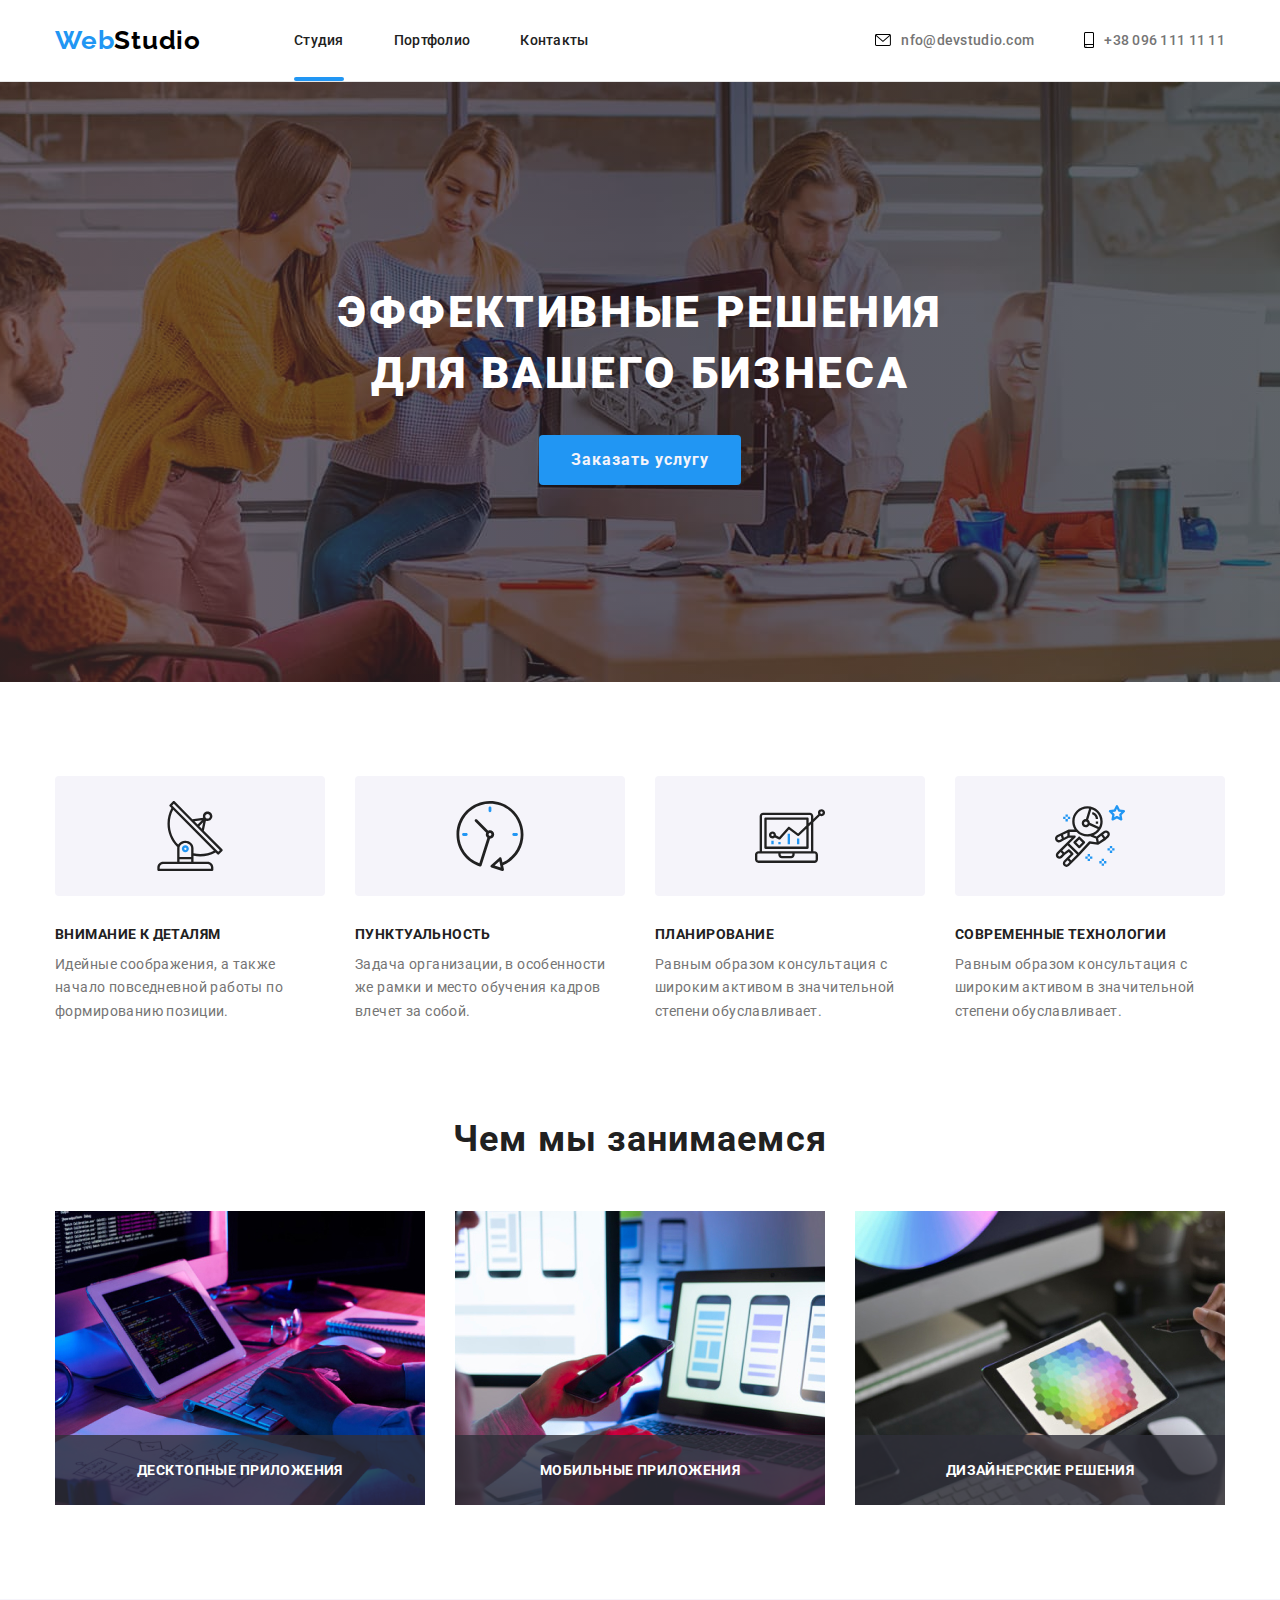
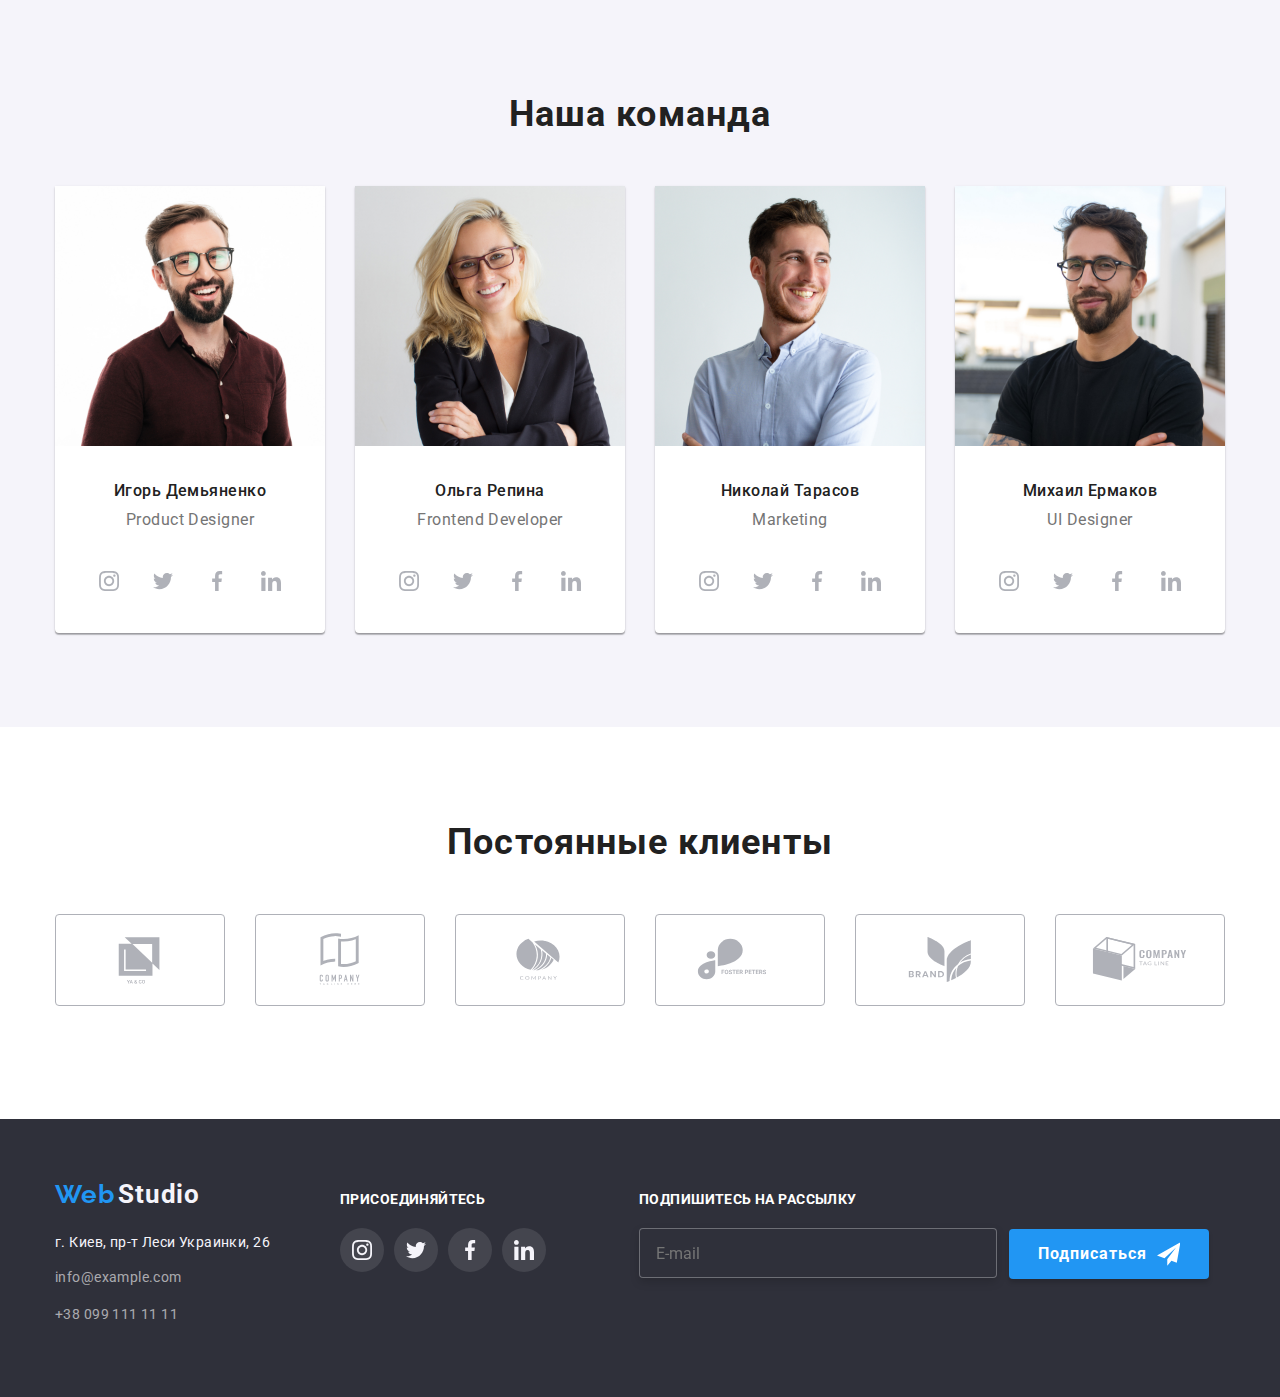
==== index.html @ 0c9a68ee "loading" ====
<!DOCTYPE html>
<html lang="ru">

<head>
    <meta charset="UTF-8">
    <meta http-equiv="X-UA-Compatible" content="IE=edge">
    <meta name="viewport" content="width=device-width, initial-scale=1.0">
    <title>WebStudio</title>
    <link rel="stylesheet" href="https://cdnjs.cloudflare.com/ajax/libs/modern-normalize/1.1.0/modern-normalize.min.css">
    <link rel="stylesheet" href="./css/styles.css">
    
    <link rel="preconnect" href="https://fonts.googleapis.com">
    <link rel="preconnect" href="https://fonts.gstatic.com" crossorigin>
    <link href="https://fonts.googleapis.com/css2?family=Raleway:wght@700&family=Roboto:wght@400;500;700;900&display=swap" rel="stylesheet"> 
</head>
<body>
<header class="page-header">
    <div class="conteiner conteiner-nav">
    <nav class="conteiner-nav">   
    <a href="index.html" class="logo"><span class="web">Web</span>Studio</a>
    <ul class="site-nav list">
        <li class="item">
            <a class="link current"  href="index.html">Студия</a>
        </li>
        <li class="item">
            <a class="link" href="portfolio.html">Портфолио</a>
        </li>
        <li class="item">
            <a class="link" href="#">Контакты</a>
        </li>
    </ul>
</nav>
<ul class="list-contacts list">
    <li class="item">
        <a class="contact" href="mailto:nfo@devstudio.com">
            <svg class="icon-mail">
                <use href="./img/SVG/icons.svg#envelope"></use>
                </svg> 
            nfo@devstudio.com</a>
    </li>
    <li class="item">
        <a class="contact" href="tel:+380961111111">
            <svg class="icon-tell">
                <use href="./img/SVG/icons.svg#smartphone"></use>
                </svg> 
            +38 096 111 11 11</a>
    </li>
</ul>
</div>
</header>
<main>
    <div class="conteiner-fon">
        <section class="hero">
        <div class="conteiner">
            <h1 class="hero-caption">Эффективные решения для вашего бизнеса</h1>
            <button class="hero-button" data-modal-open  type="button">Заказать услугу</button>   
        </div>
        </section>
        </div>
    <section class="post">
        <div class="conteiner post-cont">
        <ul class="list post-conteiner">
            <li class="list-post">

                <div class="icon-post-conteiner">
                    <svg class="icon-post">
                    <use href="./img/SVG/icons.svg#antenna"></use>
                    </svg> 
                </div>

                <h3 class="post-title">Внимание к деталям</h3>
               <p class="post-text"> Идейные соображения, а также начало повседневной работы по формированию позиции.</p>
            </li>
            <li class="list-post icon-clock">
                <div class="icon-post-conteiner">
                    <svg class="icon-post">
                    <use href="./img/SVG/icons.svg#clock"></use>
                    </svg> 
                </div>
                <h3 class="post-title">Пунктуальность</h3>
                <p class="post-text">Задача организации, в особенности же рамки и место обучения кадров влечет за собой.</p>
            </li>
            <li class="list-post icon-diagram">
                <div class="icon-post-conteiner">
                    <svg class="icon-post">
                    <use href="./img/SVG/icons.svg#diagram"></use>
                    </svg> 
                </div>
                <h3 class="post-title">Планирование</h3>
                <p class="post-text"> Равным образом консультация с широким активом в значительной степени обуславливает.</p>
            </li>
            <li class="list-post icon-astronaut">
                <div class="icon-post-conteiner">
                    <svg class="icon-post">
                    <use href="./img/SVG/icons.svg#astronaut"></use>
                    </svg> 
                </div>
                <h3 class="post-title">Современные технологии</h3>
                <p class="post-text"> Равным образом консультация с широким активом в значительной степени обуславливает.</p>
            </li>
        </ul>
    </div>
    </section>
    <section class="work">
        <div class="conteiner">
        <h2 class="work-title">Чем мы занимаемся</h2>
        <ul class="list work-conteiner">
        <div class="work-title-conteiner">
            <li class="list-work"><img src="img/box1.jpg" width="370" alt="Разрабатка программы">
            <div class="img-work-conainer">
                <p class="text-work-conteiner">Десктопные приложения</p>
            </div>
        </div>
            </li>

            <div class="work-title-conteiner">
            <li class="list-work"><img src="img/img.jpg" width="370" alt="Мобильное приложение">
                <div class="img-work-conainer">
                    <p class="text-work-conteiner">Мобильные приложения</p>
                </div>
            </div>
            </li>
             
            <div class="work-title-conteiner">
            <li class="list-work"><img src="img/img1.jpg" width="370" alt="Дизайн">
                <div class="img-work-conainer">
                    <p class="text-work-conteiner">Дизайнерские решения</p>
                </div>
            </div>
            </li>
        </ul>
    </div>
    </section>

      
    <section class="team team-fon">
        <div class="conteiner team-cont">
        <h2 class="team-caption">Наша команда</h2> 
        <ul class="list team-conteiner">
            <li class="team-picture">
                <img class="picture" src="img/img5.jpg" width="270" alt="Игорь Демьяненко">
                <h3 class="team-title">Игорь Демьяненко</h3>
                <p class="team-text">Product Designer</p>
                <ul class="box-icon">
                    <li>
                        <a href="#" class="button">
                        <svg class="icon-button">
                        <use href="./img/SVG/icons.svg#instagram"></use>
                        </svg>  
                    </a>
                    </li>

                    <li>
                        <a href="#" class="button">
                        <svg class="icon-button">
                        <use href="./img/SVG/icons.svg#twitter"></use>
                        </svg>  
                    </a>
                    </li>

                    <li>
                        <a href="#" class="button">
                        <svg class="icon-button" >
                        <use href="./img/SVG/icons.svg#facebook"></use>
                        </svg>  
                    </a>
                    </li>

                    <li>
                        <a href="#" class="button">
                        <svg class="icon-button" >
                        <use href="./img/SVG/icons.svg#linkedin"></use>
                        </svg>  
                    </a>
                    </li>
                </ul>
            </li>

            <li class="team-picture">
                <img class="picture" src="img/img4.jpg" width="270" alt="Ольга Репина">
                <h3 class="team-title">Ольга Репина</h3>
                <p class="team-text">Frontend Developer</p>
                <ul class="box-icon">
                    <li>
                        <a href="#" class="button">
                        <svg class="icon-button">
                        <use href="./img/SVG/icons.svg#instagram"></use>
                        </svg>  
                    </a>
                    </li>

                    <li>
                        <a href="#" class="button">
                        <svg class="icon-button">
                        <use href="./img/SVG/icons.svg#twitter"></use>
                        </svg>  
                    </a>
                    </li>

                    <li>
                        <a href="#" class="button">
                        <svg class="icon-button" >
                        <use href="./img/SVG/icons.svg#facebook"></use>
                        </svg>  
                    </a>
                    </li>

                    <li>
                        <a href="#" class="button">
                        <svg class="icon-button" >
                        <use href="./img/SVG/icons.svg#linkedin"></use>
                        </svg>  
                    </a>
                    </li>
                </ul>
            </li>

            <li class="team-picture">
                <img class="picture" src="img/img2.jpg" width="270" alt="Николай Тарасов">
                <h3 class="team-title">Николай Тарасов</h3>
                <p class="team-text">Marketing</p>
                <ul class="box-icon">
                    <li>
                        <a href="#" class="button">
                        <svg class="icon-button">
                        <use href="./img/SVG/icons.svg#instagram"></use>
                        </svg>  
                    </a>
                    </li>

                    <li>
                        <a href="#" class="button">
                        <svg class="icon-button">
                        <use href="./img/SVG/icons.svg#twitter"></use>
                        </svg>  
                    </a>
                    </li>

                    <li>
                        <a href="#" class="button">
                        <svg class="icon-button" >
                        <use href="./img/SVG/icons.svg#facebook"></use>
                        </svg>  
                    </a>
                    </li>

                    <li>
                        <a href="#" class="button">
                        <svg class="icon-button" >
                        <use href="./img/SVG/icons.svg#linkedin"></use>
                        </svg>  
                    </a>
                    </li>
                </ul>
            </li>

            <li class="team-picture">
                <img class="picture" src="img/img3.jpg" width="270" alt="Михаил Ермаков">
                <h3 class="team-title">Михаил Ермаков</h3>
                <p class="team-text">UI Designer</p>
                <ul class="box-icon">
                    <li>
                        <a href="#" class="button">
                        <svg class="icon-button">
                        <use href="./img/SVG/icons.svg#instagram"></use>
                        </svg>  
                    </a>
                    </li>

                    <li>
                        <a href="#" class="button">
                        <svg class="icon-button">
                        <use href="./img/SVG/icons.svg#twitter"></use>
                        </svg>  
                    </a>
                    </li>

                    <li>
                        <a href="#" class="button">
                        <svg class="icon-button" >
                        <use href="./img/SVG/icons.svg#facebook"></use>
                        </svg>  
                    </a>
                    </li>

                    <li>
                        <a href="#" class="button">
                        <svg class="icon-button" >
                        <use href="./img/SVG/icons.svg#linkedin"></use>
                        </svg>  
                    </a>
                    </li>
                </ul>
            </li>
        </ul>
    </div>
    </section>
 

    <section class="clients">
        <div class="conteiner clients-conteiner">
            <h2 class="clients-caption">Постоянные клиенты</h2>
            <ul class="list box-caption">

                <li>
                    <a href="#" class="box-clients">
                        <svg class="box-button">
                        <use href="./img/SVG/icons.svg#Logo"></use>
                        </svg>  
                    </a>
                </li>

                <li>
                    <a href="#" class="box-clients">
                    <svg class="box-button">
                        <use href="./img/SVG/icons.svg#Logo-1"></use>
                        </svg> 
                    </a>
                </li>

                <li> 
                    <a href="#" class="box-clients">
                    <svg class="box-button">
                        <use class="box-button-clien" href="./img/SVG/icons.svg#Logo-2"></use>
                        </svg> 
                    </a>
                </li>

                <li >
                    <a href="#" class="box-clients">
                    <svg class="box-button">
                        <use href="./img/SVG/icons.svg#Logo-3"></use>
                        </svg> 
                    </a>
                </li>

                <li> 
                    <a href="#" class="box-clients">
                    <svg class="box-button">
                        <use href="./img/SVG/icons.svg#Logo-4"></use>
                        </svg>  
                    </a> 
                </li>

                <li>
                    <a href="#" class="box-clients">
                    <svg class="box-button">
                        <use href="./img/SVG/icons.svg#Logo-5"></use>
                        </svg> 
                    </a>
                </li>
            </ul>
         </div>
    </section>
</main>

<footer class="footer">
    <div class="conteiner footer-conteiner">
        <div class="logo-conteiner">
        <div class="logo-web">
         <span class="web-footer">Web</span> <span class="logo-footer">Studio</span>
        </div>
       <address> 
        <p class="address">г. Киев, пр-т Леси Украинки, 26</p>
        <ul class="items-contacts list">
            <li class="item">
                <a class="contact-footer" href="mailto:info@example.com">info@example.com</a>
            </li>
            <li class="item">
                <a class="contact-footer" href="tel:+380991111111">+38 099 111 11 11</a>
            </li>
        </ul>
    </address>
     </div>
     
    <div class="footer-social-networks">
    <div class="social-networks">
    <h3 class="title">присоединяйтесь</h3>
    
    <ul class="footer-icon list">

    <li>
        <a href="#"  class="button-social-networks">
            <svg class="icon-button-networks">
            <use href="./img/SVG/icons.svg#instagram"></use>
            </svg>  
        </a>
    </li>
    <li>
        <a href="#"  class="button-social-networks">
        <svg class="icon-button-networks">
        <use href="./img/SVG/icons.svg#twitter"></use>
        </svg>  
    </a>
    </li>
    <li>
        <a href="#"  class="button-social-networks">
        <svg class="icon-button-networks">
        <use href="./img/SVG/icons.svg#facebook"></use>
        </svg>  
    </a>
    </li>
    <li>
        <a href="#"  class="button-social-networks">
        <svg class="icon-button-networks">
        <use href="./img/SVG/icons.svg#linkedin"></use>
        </svg>  
    </a>
    </li>
    </ul>
    </div>
</div>

<div class="footer-subscribe">
    <h3 class="title">Подпишитесь на рассылку</h3>

    <form>
    
            <input type="email" name="email" id="email" placeholder="E-mail" class="footer-email">
        
        <button type="submit" class="footer-button"><span class="footer-subscribe-email">Подписаться</span>
        <svg class="footer-subscribe-icon">
            <use href="./img/SVG/icons.svg#iconsend"></use>
        </svg>
        </button>
    </form>

</div>

</div>
</footer>

<div class="backdrop is-hidden" data-modal>
    <div class="modal">
        <button class="close" data-modal-close> 
            <svg class="close-img">
                <use href="./img/SVG/icons.svg#close"></use>
            </svg>
        </button>

        <div class="modal-box">
        <p class="modal-text">Оставьте свои данные, мы вам перезвоним</p>
        
            <ul class="modal-box-list">
                <li class="modal-box-item">
                    <label for="text" class="modal-box-text">Имя</label>
                    <div class="modal-box-united">
                         <input type="text" name="text" id="text" class="modal-box-border">
                        <svg class="modal-box-icons">
                             <use href="./img/SVG/icons.svg#person-black"></use>
                        </svg>
                    </div>  
                </li>

                <li class="modal-box-item">
                    <label for="tel" class="modal-box-text">Телефон</label>
                <div class="modal-box-united">
                         <input type="tel" name="tel" id="tel" class="modal-box-border">
                     <svg class="modal-box-icons">
                         <use href="./img/SVG/icons.svg#phone-black"></use>
                     </svg>
                 </div> 
                </li>

                <li class="modal-box-item">
                    <label for="mail" class="modal-box-text">Почта</label>
                    <div class="modal-box-united">
                    <input type="email" name="mail" id="mail" class="modal-box-border">
                    <svg class="modal-box-icons">
                        <use href="./img/SVG/icons.svg#email-black"></use>
                    </svg>
                </div>
                </li>

                <li class="modal-box-item">
                    <label for="comment" class="modal-box-text">Комментарий</label>
                    <textarea name="comment" id="comment" class="comment-box" placeholder="Введите текст"></textarea>
                </li>
            </ul>
        <div class="checkbox-markup">
        <input type="checkbox" id="checkbox" name="checkbox" class="checkbox-input">
        <svg class="checkbox-icon">
            <use href="./img/SVG/icons.svg#icon-check"></use>
        </svg>
        <label for="checkbox" class="checkbox-text">Соглашаюсь с рассылкой и принимаю <a class="checkbox-input-text" href="#">Условия договора</a></label>
    </div>
        <button type="submit" class="modal-box-button">Отправить</button>
    </div>
    </div>
</div>

<script src="./js/modal.js"></script>
</body>
</html>
---- css/styles.css ----
/* normalize */
html{
  box-sizing: border-box;
}
*,
*::before,
*::after {
  box-sizing:inherit;
}

ol, ul, li{
  margin: 0;
  padding: 0;
}

h1, h2, h3, h4, h5, h6{
  margin: 0;
  padding: 0;
}
p{
  margin: 0;
  padding: 0;
}
a {
  display: inline-block;
}


:root{
  --primary-text-color:#212121;
  --secondary-text-color:#757575;
  --accent-color:#2196F3;
  --contact-color:rgba(255, 255, 255, 0.6);
  --logo-color:#000000;
  --button-color:#F5F4FA;
  --background-color:#2F303A;
  --white-color:#FFFFFF;
  --color-examples-border:#EEEEEE;
  --box-button:#AFB1B8;
}

body{
  font-family: 'Roboto', sans-serif;
  background-color: var(--white-color);

}

.list{
list-style: none;
}

/* conteiner */

.conteiner{
width: 1200px;
padding-left: 15px;
padding-right: 15px;
margin-left: auto;
margin-right: auto;
/* outline: 1px solid black; */
}

/* page-header */
.page-header{
  border-bottom: 1px solid #E5E5E5;
}
/* logo*/
.web{
font-family: 'Raleway';
font-style: normal;
font-weight: 700;
font-size: 26px;
line-height: 1.2;
letter-spacing: 0.03em;
color:var(--accent-color) ;
text-decoration: none;
}
.logo{
font-family: 'Raleway';
font-style: normal;
font-weight: 700;
font-size: 26px;
line-height: 1.2;
letter-spacing: 0.03em;
color: var(--logo-color);
text-decoration: none;
transition: color 250ms cubic-bezier(0.4, 0, 0.2, 1);
}
.logo:hover,
.logo:focus{
color:var(--accent-color);
}


/* footer */

.footer{
  padding-top: 60px;
  padding-bottom: 60px;
}

.footer .web-footer {
font-family: 'Raleway';
font-style: normal;
font-weight: 700;
font-size: 26px;
line-height: 1.2;
letter-spacing: 0.03em;
color:var(--accent-color) ;
text-decoration: none;
}

.footer .logo-footer{
font-style: normal;
font-weight: 700;
font-size: 26px;
line-height: 1.2;
letter-spacing: 0.03em;
color: var(--button-color);
}
/* .footer-color .logo-footer:hover,
.footer-color .logo-footer:hover{
color:var(--accent-color);
} */

/* footer-color */
.footer{
  background-color: var(--background-color);
}

.logo-web{
  margin-bottom: 20px;
}

.footer-conteiner{
  display: flex;
}
.logo-conteiner{
  display: block;
}

.footer-social-networks{
  display: flex;
  margin-top: 12px;
  margin-left: 70px;
}

.social-networks{
  display: block;

}
.title{
  font-style: normal;
  font-weight: 700;
  font-size: 14px;
  line-height: 1.2;
  letter-spacing: 0.03em;
  text-transform: uppercase;
  
  color: var(--white-color);

  margin-bottom: 20px;
  text-align:left;
  
}
.footer-icon{
  display: flex;
  gap: 10px;
}

.button-social-networks{
  border: none;
  width: 44px;
  height: 44px;
  padding: 12px;
  background-color:rgba(255, 255, 255, 0.1);
  border-radius: 120px;
  cursor: pointer;
  transition:background-color 250ms cubic-bezier(0.4, 0, 0.2, 1);
}
.button-social-networks:hover,
.button-social-networks:focus{
background-color: var(--accent-color);
}


.icon-button-networks{
  width: 20px;
  height: 20px;
  cursor: pointer;
  fill:var(--button-color);
  transform: scale(1);
  transform: transform 255ms cubic-bezier(0.4, 0, 0.2, 1) ;
  }
  
.button-social-networks:hover .icon-button-networks,
.button-social-networks:focus .icon-button-networks{
fill:var(--button-color);
transform: scale(1.3);
}

.footer-subscribe{
  display:block;
  width: 570px;
  height: 86px;
  margin-left: 93px;
  margin-top: 12px;
  margin-bottom: 20px;
  padding: 0;

  /* outline: 1px solid black; */
}

.footer-email{
  display: inline-block;
  width: 358px;
  height: 50px;
  border: 1px solid rgba(255, 255, 255, 0.3);
  filter: drop-shadow(0px 4px 4px rgba(0, 0, 0, 0.15));
  border-radius: 4px;
  background: #2F303A;
  margin-right: 8px;
  padding-top: 15px;
  padding-bottom: 15px;
  padding-left: 16px;
  color: rgba(255, 255, 255, 0.6);
}


.footer-subscribe-email{
display:block;
font-style: normal;
font-weight: 700;
font-size: 16px;
line-height: 1.9;

letter-spacing: 0.06em;
color: var(--white-color);
margin-right: 10px;

}

.footer-button{
display:inline-flex;
align-items: center;
justify-content: center;
width: 200px;
height: 50px;
padding:10px 29px;

background: var(--accent-color);
box-shadow: 0px 4px 4px rgba(0, 0, 0, 0.15);
border-radius: 4px;
border: none;
cursor: pointer;
margin: 0;

}

.footer-subscribe-icon{
  display: block;
  width: 24px;
  height: 24px;
  
  object-fit: cover;
  background-size: cover;

  margin: 0;
  bottom: 0;

  /* outline: 1px solid black; */
}

/* conteiner-nav */
.conteiner-nav{
display: flex;
align-items: center;
}

/* site-nav */
.site-nav{
display: flex;
margin-left: 93px;
}

.link{
display: block;
padding-top:32px;
padding-bottom:32px;

font-style: normal;
font-weight: 500;
font-size: 14px;
line-height: 1.2;
letter-spacing: 0.02em;
color: var(--primary-text-color);
text-decoration: none;

transition: color 250ms cubic-bezier(0.4, 0, 0.2, 1);
}


.site-nav .link:hover,
.site-nav .link:focus
{
color: var(--accent-color);
}



.site-nav .item + .item{
  margin-left: 50px;
}


.item{
  position: relative;
  
}

.current:after{
  position: absolute;
  display: block;
  content: " ";
  width:100%;
  height:4px;
  border-radius: 2px;
  background-color: var(--accent-color);
  bottom: 0;
  left: 0;

  transition: transform 250ms cubic-bezier(0.4, 0, 0.2, 1);
  transform: scaleX(1);
  
}

.current:hover::after{
  transform: scaleX(0);
  
}





/* list-contacts */
.list-contacts{
display:flex;
align-items: center;
margin-left: auto;
}

.contact{
display: flex;
font-style: normal;
font-weight: 500;
font-size: 14px;
line-height: 1.2;
letter-spacing: 0.02em;
color: var(--secondary-text-color);
text-decoration: none;

align-items: center;
justify-content: center;

transition: color 250ms cubic-bezier(0.4, 0, 0.2, 1);
}

.list-contacts .contact:hover,
.list-contacts .contact:focus{
color: var(--accent-color);
}

.list-contacts .item + .item{
  margin-left: 50px;
}

/* icon-mail */
.icon-mail{
  width: 16px;
  height: 12px;
  margin-right: 10px;
  cursor: pointer;

  transition: fill 250ms cubic-bezier(0.4, 0, 0.2, 1);
}
.icon-mail:hover,
.icon-mail:focus{
  fill: var(--accent-color);
}

.contact:hover .icon-mail,
.contact:focus .icon-mail{
  fill: var(--accent-color);
}

.icon-tell{
  width: 10px;
  height: 16px;
  margin-right: 10px;
  cursor: pointer;
  transition: fill 250ms cubic-bezier(0.4, 0, 0.2, 1);

}

.icon-tell:hover,
.icon-tell:focus{
  fill: var(--accent-color);
}

.contact:hover .icon-tell,
.contact:focus .icon-tell{
  fill: var(--accent-color);
}

/* items-contacts */

.contact-footer{
font-style: normal;
font-weight: 400;
font-size: 14px;
line-height: 2;
letter-spacing: 0.03em;
color: var(--contact-color);
text-decoration: none;
margin-bottom: 9px;

transition: color 250ms cubic-bezier(0.4, 0, 0.2, 1);
}

.contact-footer:hover,
.contact-footer:focus
{
color: var(--accent-color);
}

.address{
font-style: normal;
font-weight: 400;
font-size: 14px;
line-height: 1.7;
letter-spacing: 0.03em;
color: var(--button-color);

margin-bottom: 9px;
}


/* hero */
.conteiner-fon{
  max-width: 1600px;
  height: 600px;
  margin-left: auto;
  margin-right: auto;
  /* outline: 1px solid black; */

 background-image: linear-gradient(
  to right,
  rgba(85, 62, 62, 0.5),
  rgba(49, 40, 49, 0.5),
  rgba(55, 61, 55, 0.5)),
  url(../img/Fon.jpg);
  background-position: center;
  background-size: cover;
  background-repeat: no-repeat;
}

.hero{
  text-align: center;
  padding-top: 200px;
  padding-bottom: 200px; 
}
.hero .hero-caption{
width: 696px;
margin-left: auto;
margin-right: auto;
margin-bottom: 30px;

font-style: normal;
font-weight: 900;
font-size: 44px;
line-height: 1.4;
text-align: center;
letter-spacing: 0.06em;
text-transform: uppercase;
color:var(--white-color);
}

.hero .hero-button{
padding: 10px 32px;

font-style: normal;
font-weight: 700;
font-size: 16px;
line-height: 1.9;
align-items:center;
text-align:center;
letter-spacing: 0.06em;
color: var(--button-color);

background-color:var(--accent-color);
min-width: 200px;
height: 50px;
border-radius: 4px;
cursor: pointer;
border:transparent;
}
.hero .hero-button:hover,
.hero .hero-button:focus{
color:var(--logo-color);
box-shadow: 0px 4px 4px rgba(0, 0, 0, 0.15);
}


/* post */
.post-conteiner{
  display: flex;
  gap: 30px;
}
.post-conteiner .list-post{
  width: 270px;
  text-align: left;
}



.post{
text-align: center;
padding-bottom: 94px;
padding-top: 94px;
}

.post .post-title{
margin-bottom: 10px;

font-style: normal;
font-weight: 700;
font-size: 14px;
line-height: 1.2;
letter-spacing: 0.03em;
text-transform: uppercase;
color: var(--primary-text-color);
}
.post .post-text{
font-style: normal;
font-weight: 400;
font-size: 14px;
line-height: 1.7;
letter-spacing: 0.03em;

color: var(--secondary-text-color);
}


.icon-post-conteiner{
  width: 270px;
  height: 120px;
  background-repeat: no-repeat;
  background-position: center;
  background-color: var(--button-color);
  border-radius: 4px;
  margin-bottom: 30px;

  display: flex;
  justify-content: center;
  align-items: center;

  /* padding: 25px 100px;
  margin-bottom: 30px; */
  /* outline: 1px solid black; */
}
.icon-post{
  width:70px;
  height:70px;
}

/* work */
.work{
  padding-bottom: 94px;
}

.work-conteiner{
display: flex;
gap: 30px;
}

.list-work{
 display: flex;
}
/* .work-conteiner .list-work+ .list-work{
  margin-left: 30px;
} */


.work .work-title{
margin-bottom: 50px;

font-style: normal;
font-weight: 700;
font-size: 36px;
line-height: 1.2;
text-align: center;
letter-spacing: 0.03em;
color: var(--primary-text-color);
}
.work-title-conteiner{
  position: relative;
}

.img-work-conainer{
  display: flex;
  width: 100%;
  height: 70px;
  background: rgba(47, 48, 58, 0.8);
  justify-content: center;
  align-items: center;

  position: absolute;
  bottom: 0;
  left: 0;
}

.text-work-conteiner{
  display: block;
font-style: normal;
font-weight: 700;
font-size: 14px;
line-height: 1.2;
text-align: center;
letter-spacing: 0.03em;
text-transform: uppercase;
color: var(--white-color);

}


/* team-fon */

.team-fon{
margin-left: auto;
margin-right: auto;
background-color: #F5F4FA;
}
/* team */
.team{
  padding-bottom: 94px;
  padding-top: 94px;
}
.team-conteiner{
display: flex;
justify-content: space-between;
}


.team-picture{
border: var(--white-color);
box-shadow: 0px 1px 3px rgba(0, 0, 0, 0.12), 0px 1px 1px rgba(0, 0, 0, 0.14), 0px 2px 1px rgba(0, 0, 0, 0.2);
border-radius: 0px 0px 4px 4px;
background: var(--white-color);
}
 
.picture{
margin-bottom: 30px;
}

.team .team-caption{
margin-bottom: 50px;

font-style: normal;
font-weight: 700;
font-size: 36px;
line-height: 1.2;
text-align: center;
letter-spacing: 0.03em;
color: var(--primary-text-color);
}
.team .team-title{
margin-bottom: 10px;

font-style: normal;
font-weight: 500;
font-size: 16px;
line-height: 1.2;
text-align: center;
letter-spacing: 0.03em;
color: var(--primary-text-color);
}
.team .team-text{
margin-bottom: 30px;

font-family: 'Roboto';
font-style: normal;
font-weight: 400;
font-size: 16px;
line-height: 1.2;
text-align: center;
letter-spacing: 0.03em;
color: var(--secondary-text-color);
}

.box-icon{
  display:flex;
  width: 206px;
  height: 44px;
  list-style: none;
  margin-left: auto;
  margin-right: auto;
  margin-bottom: 30px;
  justify-content: space-between;
  
  /* outline: 1px solid tomato; */
}
.button{
  border: none;
  width: 44px;
  height: 44px;
  padding: 12px;
  background-color:var(--white-color);
  border-radius: 120px;
  cursor: pointer;

  transition: background-color 250ms cubic-bezier(0.4, 0, 0.2, 1);
}
.button:hover,
.button:focus{
background-color: var(--accent-color);
}

.icon-button{
width: 20px;
height: 20px;
cursor: pointer;
fill:var(--box-button);

transition:fill 250ms cubic-bezier(0.4, 0, 0.2, 1);
}

.icon-button:hover,
.icon-button:focus{
fill: var(--white-color);
}

.button:hover .icon-button,
.button:focus .icon-button{
fill: var(--white-color);
}

/* clients */
.clients{
  padding-top: 94px;
  padding-bottom: 113px;
}
.clients-caption{
font-style: normal;
font-weight: 700;
font-size: 36px;
line-height: 1.2;
text-align: center;
letter-spacing: 0.03em;
color: var(--primary-text-color);
margin-bottom: 50px;
}


.box-clients{
  display:flex;
  width: 170px;
  height: 92px;
  list-style: none;
  border: 1px solid #AFB1B8;
  border-radius: 4px;
  align-items: center;
  cursor: pointer;
  justify-content: center;

  transition: border-color 250ms cubic-bezier(0.4, 0, 0.2, 1);

/* outline: 1px solid black; */
}
.box-clients:hover,
.box-clients:focus{
  border-color: var(--accent-color);
}

.box-caption{
  display: flex;
  gap: 30px;
  /* outline: 1px solid black; */
}

.box-button{
 display:block;
 width: 106px;
 height: 60px;
 fill:#AFB1B8;
 cursor: pointer;

 transition: fill 250ms cubic-bezier(0.4, 0, 0.2, 1);
 /* outline: 1px solid black; */
}

.box-button:hover,
.box-button:focus{
  fill:var(--accent-color);
}

.box-clients:hover .box-button,
.box-clients:focus .box-button{
  fill:var(--accent-color);
}

/*----------- Портфолио-----------  */

/* bar */
.examples{
padding-top: 94px;
padding-bottom: 94px;
}
.button-conteiner{
display: flex;
justify-content: center;
margin-bottom: 50px;
}
.button-conteiner .button-item + .button-item{
margin-left: 8px;
}

.examples .button-bar{
padding: 6px 22px;
min-width: 73px;

font-family: 'Roboto';
font-style: normal;
font-weight: 500;
font-size: 16px;
line-height: 1.6;
text-align: center;
letter-spacing: 0.03em;

cursor: pointer;
background-color:var(--button-color);
color: var(--primary-text-color);
border:transparent;
border-radius: 4px;

transition: background-color 250ms cubic-bezier(0.4, 0, 0.2, 1), 
color 250ms cubic-bezier(0.4, 0, 0.2, 1),
box-shadow 250ms cubic-bezier(0.4, 0, 0.2, 1);
}
.examples .button-bar:focus,
.examples .button-bar:hover{
background-color:var(--accent-color);
color:var(--button-color);
box-shadow: 0 10px 10px -5px rgba(0, 0, 0, 0.3);
}
/* examples */
.examples-conteiner{
display: flex;
flex-wrap: wrap;
gap: 30px;
}
.examples-img{
display: block;
}


.examples-border{
width: 370px;
height: 404px;
border: 1px solid var(--color-examples-border);
cursor: pointer;
transition: box-shadow 250ms cubic-bezier(0.4, 0, 0.2, 1);
}

.examples-border:hover{
 box-shadow: 0px 1px 1px rgba(0, 0, 0, 0.12),
 0px 4px 4px rgba(0, 0, 0, 0.06), 1px 4px 6px rgba(0, 0, 0, 0.16);
}

.examples-border:nth-child(n + 7){
  margin-bottom:0px;
  /* background-color: tomato; */
}

/* overlay portfolio  */
.examples-border-img{
  position: relative;
  overflow: hidden;

}


.examples-text-border{
  display: inline-flex;
  position: absolute;
  top:50%;
  left: 50%;
  transform: translate(-50%, -50%);
/*   
  outline: 1px solid black; */

}



.examples-border:hover .examples-overlay{
  transform:translateY(-100%);
}

.examples-overlay{
  width: 100%;
  height: 100%;
  background-color: rgba(33, 150, 243, 0.9);
  position: absolute;
  transition: transform 250ms cubic-bezier(0.4, 0, 0.2, 1);
  transform:translateY(100%);
}


.examples-paragraph{
display: block;
font-family: 'Roboto';
font-style: normal;
font-weight: 400;
font-size: 18px;
line-height: 28px;
letter-spacing: 0.03em;
color: var(--white-color);
width: 322px;
height: 168px;
}



.examples-table{
padding: 20px 24px;
}

.examples .examples-title{
/* text-align: auto; */
margin-bottom: 4px;

font-style: normal;
font-weight: 700;
font-size: 18px;
line-height: 2;
letter-spacing: 0.06em;
color: var(--primary-text-color);
}

.examples .examples-text{
font-style: normal;
font-weight: 400;
font-size: 16px;
line-height: 1.9;
letter-spacing: 0.03em;
color: var(--secondary-text-color);
} 

/* backdrop */
.backdrop{
  position: fixed;
  top: 0;
  left: 0;
  width:100%;
  height: 100%;
  background-color:rgba(0, 0, 0, 0.2);
  opacity: 1;

  transition: opacity 250ms cubic-bezier(0.4, 0, 0.2, 1);

}
.backdrop.is-hidden{
  opacity: 0;
  transition: opacity 250ms cubic-bezier(0.4, 0, 0.2, 1);
  pointer-events: none;
}

.modal{
  position: absolute;
  display: block;
  width: 528px;
  height: 581px;
  background-color: var(--white-color);
  top: 50%;
  left: 50%;
  transform: translate(-50%, -50%);
  margin: 0;
  padding: 0;
}
.modal-box{
  display: block;
  margin: 0;
  /* outline: 1px solid black; */
  width: 448px;
  /* height: 342px; */
  margin-left: 40px;
  margin-bottom: 20px;
}


.modal-box-list{
  list-style-type: none;
  margin-bottom: 20px;
}

.modal-box-item{
  /* outline: 1px solid black; */
  margin-bottom: 10px;
  display: flex;
  flex-direction: column;
}
.modal-box-item:last-child{
  margin-bottom: 0;
}

.modal-box-united{
  position: relative;
}


.modal-box-text{
font-style: normal;
font-weight: 400;
font-size: 12px;
line-height: 1.2;
letter-spacing: 0.01em;
margin-bottom: 4px;

color: #757575;

}
.comment-box{
  resize:none;
  height: 120px;
  cursor: pointer;
  padding: 12px 16px;
  border: 1px solid rgba(33, 33, 33, 0.2);
  border-radius: 4px;
}
.comment-box:hover{
  border-color: var(--accent-color);
}

.modal-box-button{
  display: block;
  width: 200px;
  height: 50px;
  background: var(--accent-color);
  box-shadow: 0px 4px 4px rgba(0, 0, 0, 0.15);
  border-radius: 4px;
  border: none;
 
  margin-left: 124px;
  margin-top: 30px;
  cursor: pointer;


font-style: normal;
font-weight: 700;
font-size: 16px;
line-height: 1.9;
align-items: center;
text-align: center;
letter-spacing: 0.06em;
color: var(--white-color);
}


.modal-box-border{
  border: 1px solid rgba(33, 33, 33, 0.2);
  border-radius: 4px;
  width: 448px;
  height: 40px;
  cursor:pointer;

  padding-left: 42px;
  padding-top: 12px;
  padding-bottom: 12px;
  

  transition: border 250ms cubic-bezier(0.4, 0, 0.2, 1),
  border-radius 250ms cubic-bezier(0.4, 0, 0.2, 1);
}
.modal-box-border:hover{
  border: 1px solid var(--accent-color);
  border-radius: 4px;
}

.checkbox-markup{
/* outline: 1px solid black; */
position: relative;
}


.checkbox-input{
  position: absolute;
  width: 1px;
  height: 1px;
  margin: -1px;
  border: 0;
  padding: 0;
  white-space: nowrap;
  clip-path: inset(100%);
  clip: rect(0 0 0 0);
  overflow: hidden;

}

.checkbox-icon{
  display:inline-block;
  position: absolute;
  width: 16px;
  height: 15px;
  border:2px solid var(--logo-color);
  border-radius: 2px;
  background-color: var(--white-color);
  fill: var(--white-color);
  background-size:contain;
  padding:0;
  top:0;
  left: 13px;
  transform: translateY(30%);

  transition: background-color 250ms cubic-bezier(0.4, 0, 0.2, 1),
  fill 250ms cubic-bezier(0.4, 0, 0.2, 1),
  border 250ms cubic-bezier(0.4, 0, 0.2, 1),
  background-origin 250ms cubic-bezier(0.4, 0, 0.2, 1);
}

.checkbox-input:checked + .checkbox-icon{
 background-color: var(--accent-color);
 fill: var(--white-color);
 
 background-origin:border-box;
 border: var(--accent-color);
}

.modal-text{
font-style: normal;
font-weight: 700;
font-size: 20px;
line-height: 1.2;
text-align: center;
letter-spacing: 0.03em;
color: #212121;
margin-bottom: 12px;
}

.checkbox-text{
font-style: normal;
font-weight: 400;
font-size: 14px;
line-height: 1.7;
letter-spacing: 0.03em;
color: #757575;
margin-left: 36px;

cursor: pointer;
}


.checkbox-input-text{
  font-style: normal;
  font-weight: 400;
  font-size: 14px;
  line-height: 1.7;

  letter-spacing: 0.03em;
  text-decoration-line: underline;
  
  color: var(--accent-color);
}

.modal-box-icons{
  position: absolute;
  top:50%;
  left:12px;
  transform: translateY(-50%);
 
  width: 18px;
  height: 18px;
  background-size: cover;
  cursor: pointer;
  fill:var(--logo-color);
  transition: fill 250ms cubic-bezier(0.4, 0, 0.2, 1);
}

.modal-box-icons:hover{
  fill:var(--accent-color);
}

.modal-box-border:hover + .modal-box-icons,
.modal-box-border:focus + .modal-box-icons{
  fill:var(--accent-color);
}

.close{
  display:flex;
  padding:0;
  width:30px;
  height:30px;
  justify-content: center;
  align-items: center;
  border-radius: 45px;
  background-color: var(--white-color);
  margin-top:  8px;
  margin-left: 490px;
  border: 1px solid rgba(0, 0, 0, 0.1);
}

.close-img{
  display: block;
  background-size: cover;
  object-fit: cover;
  fill:var(--logo-color);
  cursor: pointer;
  width:30px;
  height:30px;
}

.close-img:hover{
 fill: var(--accent-color);
}
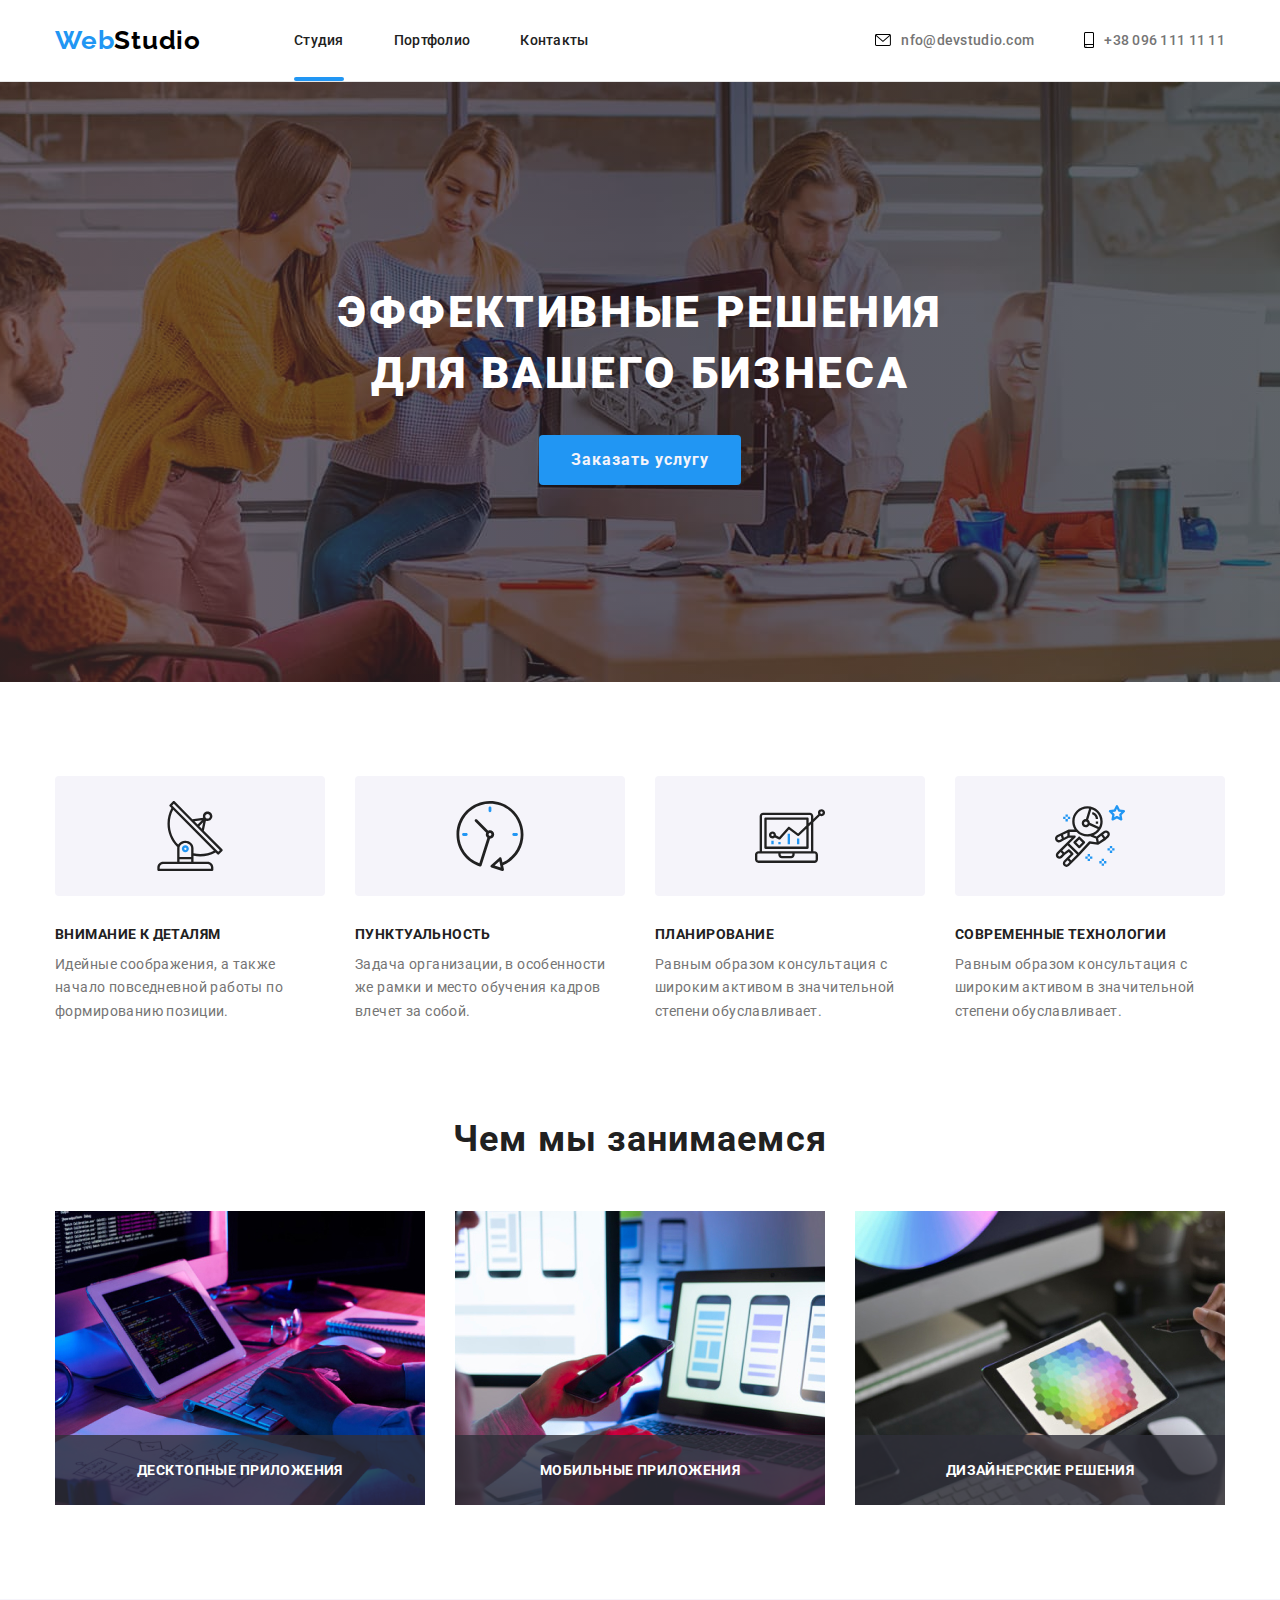
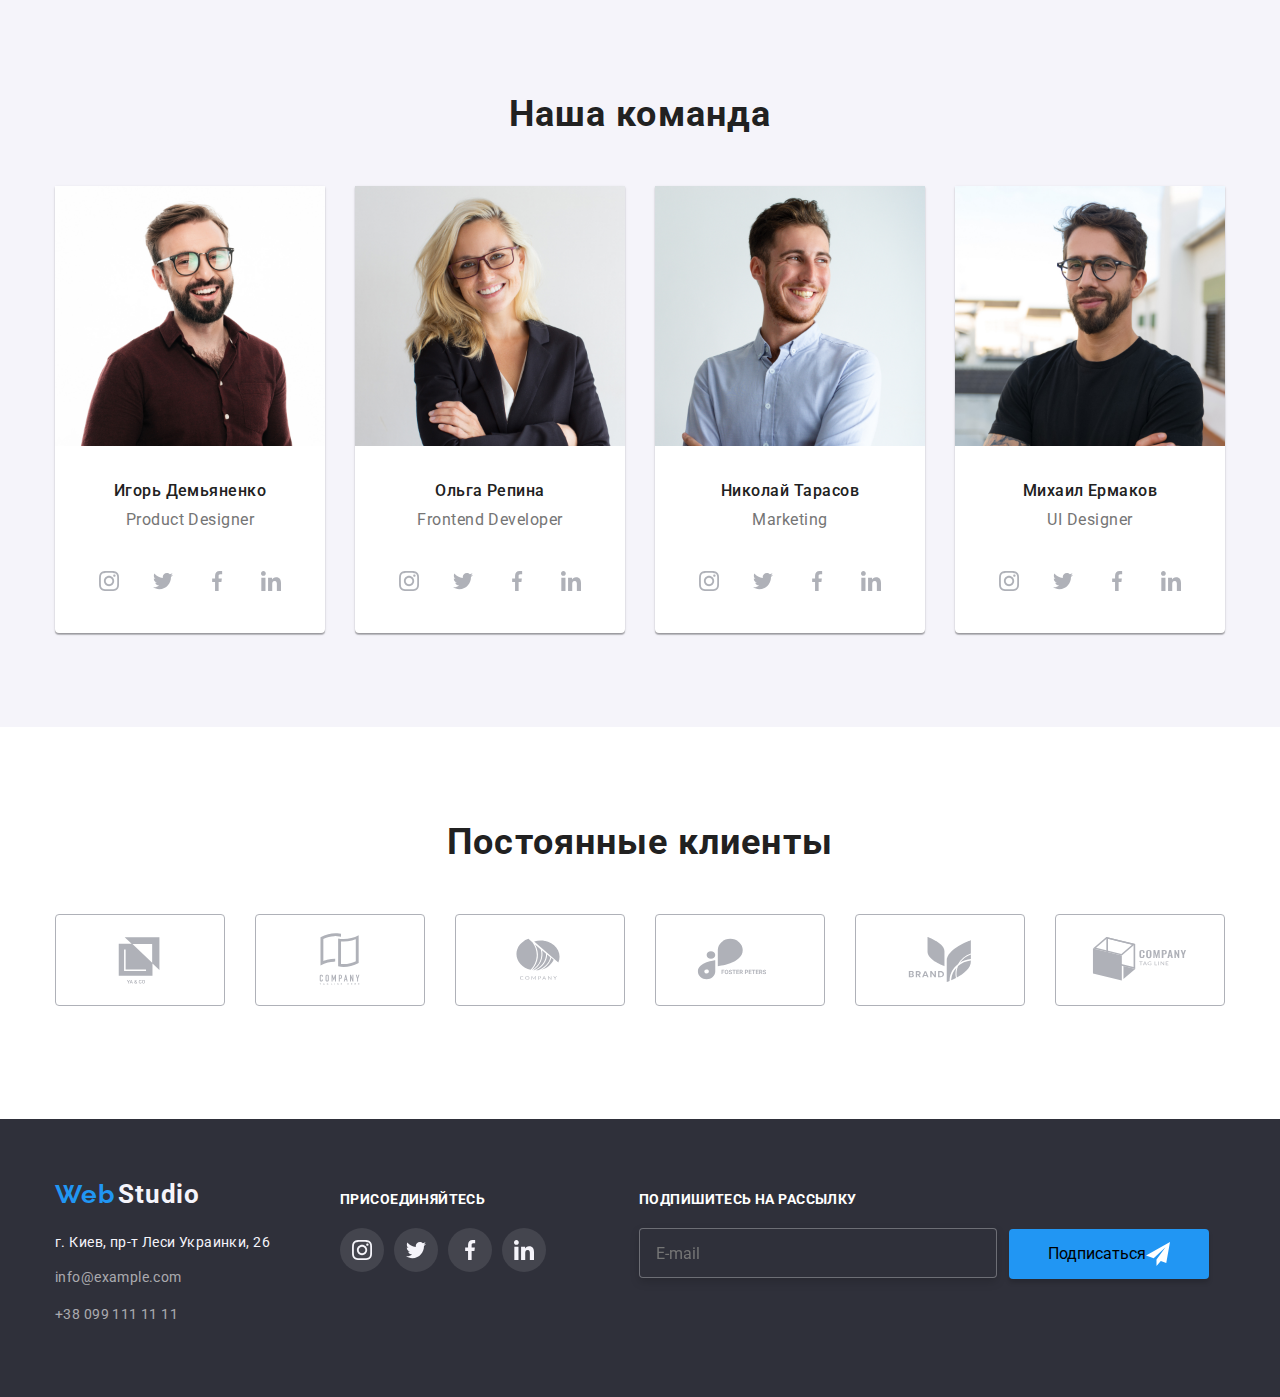
==== commit 31c71230: "fixed" ====
--- a/index.html
+++ b/index.html
@@ -7,7 +7,7 @@
     <meta name="viewport" content="width=device-width, initial-scale=1.0">
     <title>WebStudio</title>
     <link rel="stylesheet" href="https://cdnjs.cloudflare.com/ajax/libs/modern-normalize/1.1.0/modern-normalize.min.css">
-    <link rel="stylesheet" href="./css/styles.css">
+    <link rel="stylesheet" href="./css/main.min.css">
     
     <link rel="preconnect" href="https://fonts.googleapis.com">
     <link rel="preconnect" href="https://fonts.gstatic.com" crossorigin>
@@ -16,418 +16,426 @@
 <body>
 <header class="page-header">
     <div class="conteiner conteiner-nav">
-    <nav class="conteiner-nav">   
-    <a href="index.html" class="logo"><span class="web">Web</span>Studio</a>
-    <ul class="site-nav list">
-        <li class="item">
-            <a class="link current"  href="index.html">Студия</a>
-        </li>
-        <li class="item">
-            <a class="link" href="portfolio.html">Портфолио</a>
-        </li>
-        <li class="item">
-            <a class="link" href="#">Контакты</a>
-        </li>
-    </ul>
-</nav>
-<ul class="list-contacts list">
-    <li class="item">
-        <a class="contact" href="mailto:nfo@devstudio.com">
-            <svg class="icon-mail">
-                <use href="./img/SVG/icons.svg#envelope"></use>
-                </svg> 
-            nfo@devstudio.com</a>
-    </li>
-    <li class="item">
-        <a class="contact" href="tel:+380961111111">
-            <svg class="icon-tell">
-                <use href="./img/SVG/icons.svg#smartphone"></use>
-                </svg> 
-            +38 096 111 11 11</a>
-    </li>
-</ul>
-</div>
-</header>
-<main>
-    <div class="conteiner-fon">
-        <section class="hero">
-        <div class="conteiner">
-            <h1 class="hero-caption">Эффективные решения для вашего бизнеса</h1>
-            <button class="hero-button" data-modal-open  type="button">Заказать услугу</button>   
-        </div>
-        </section>
-        </div>
-    <section class="post">
-        <div class="conteiner post-cont">
-        <ul class="list post-conteiner">
-            <li class="list-post">
-
-                <div class="icon-post-conteiner">
-                    <svg class="icon-post">
-                    <use href="./img/SVG/icons.svg#antenna"></use>
+         <nav class="conteiner-nav">   
+                 <a href="index.html" class="logo"><span class="web">Web</span>Studio</a>
+                    <ul class="site-nav list">
+                         <li class="item">
+                             <a class="link current"  href="index.html">Студия</a>
+                         </li>
+                         <li class="item">
+                             <a class="link" href="portfolio.html">Портфолио</a>
+                         </li>
+                         <li class="item">
+                             <a class="link" href="#">Контакты</a>
+                         </li>
+                    </ul>
+         </nav>
+
+        <ul class="list-contacts list">
+            <li class="item">
+                <a class="contact" href="mailto:nfo@devstudio.com">
+                    <svg class="icon-mail">
+                        <use href="./img/SVG/icons.svg#envelope"></use>
                     </svg> 
-                </div>
-
-                <h3 class="post-title">Внимание к деталям</h3>
-               <p class="post-text"> Идейные соображения, а также начало повседневной работы по формированию позиции.</p>
+                    nfo@devstudio.com
+                </a>
             </li>
-            <li class="list-post icon-clock">
-                <div class="icon-post-conteiner">
-                    <svg class="icon-post">
-                    <use href="./img/SVG/icons.svg#clock"></use>
+            <li class="item">
+               <a class="contact" href="tel:+380961111111">
+                    <svg class="icon-tell">
+                        <use href="./img/SVG/icons.svg#smartphone"></use>
                     </svg> 
-                </div>
-                <h3 class="post-title">Пунктуальность</h3>
-                <p class="post-text">Задача организации, в особенности же рамки и место обучения кадров влечет за собой.</p>
-            </li>
-            <li class="list-post icon-diagram">
-                <div class="icon-post-conteiner">
-                    <svg class="icon-post">
-                    <use href="./img/SVG/icons.svg#diagram"></use>
-                    </svg> 
-                </div>
-                <h3 class="post-title">Планирование</h3>
-                <p class="post-text"> Равным образом консультация с широким активом в значительной степени обуславливает.</p>
-            </li>
-            <li class="list-post icon-astronaut">
-                <div class="icon-post-conteiner">
-                    <svg class="icon-post">
-                    <use href="./img/SVG/icons.svg#astronaut"></use>
-                    </svg> 
-                </div>
-                <h3 class="post-title">Современные технологии</h3>
-                <p class="post-text"> Равным образом консультация с широким активом в значительной степени обуславливает.</p>
+                    +38 096 111 11 11
+                </a>
             </li>
         </ul>
     </div>
+</header>
+
+<main>
+    <div class="conteiner-fon">
+        <section class="section-hero">
+            <div class="conteiner">
+                 <h1 class="section-hero__caption">Эффективные решения для вашего бизнеса</h1>
+                    <button class="section-hero__button" data-modal-open  type="button">Заказать услугу</button>   
+            </div>
+        </section>
+    </div>
+
+       <section class="section-post">
+            <div class="conteiner">
+                <ul class="section-post__list list">
+                    
+                    <li class="section-post__item">
+                        <div class="section-post__conteiner">
+                            <svg class="section-post__icon">
+                                <use href="./img/SVG/icons.svg#antenna"></use>
+                            </svg> 
+                        </div>
+                            <h3 class="section-post__title">Внимание к деталям</h3>
+                            <p class="section-post__text"> Идейные соображения, а также начало повседневной работы по формированию позиции.</p>
+                    </li>
+
+                    <li class="section-post__item">
+                        <div class="section-post__conteiner">
+                            <svg class="section-post__icon">
+                                 <use href="./img/SVG/icons.svg#clock"></use>
+                            </svg> 
+                        </div>
+                            <h3 class="section-post__title">Пунктуальность</h3>
+                            <p class="section-post__text">Задача организации, в особенности же рамки и место обучения кадров влечет за собой.</p>
+                    </li>
+
+                    <li class="section-post__item">
+                        <div class="section-post__conteiner">
+                            <svg class="section-post__icon">
+                                 <use href="./img/SVG/icons.svg#diagram"></use>
+                            </svg> 
+                        </div>
+                            <h3 class="section-post__title">Планирование</h3>
+                            <p class="section-post__text"> Равным образом консультация с широким активом в значительной степени обуславливает.</p>
+                    </li>
+
+                    <li class="section-post__item">
+                        <div class="section-post__conteiner">
+                            <svg class="section-post__icon">
+                                <use href="./img/SVG/icons.svg#astronaut"></use>
+                            </svg> 
+                        </div>
+                            <h3 class="section-post__title">Современные технологии</h3>
+                            <p class="section-post__text"> Равным образом консультация с широким активом в значительной степени обуславливает.</p>
+                    </li>
+                </ul>
+            </div>
+        </section>
+
+    <section class="section-work">
+        <div class="conteiner">
+            <h2 class="section-work__caption">Чем мы занимаемся</h2>
+
+                <ul class="section-work__conteiner list">
+
+                    <div class="section-work__overlay">
+                        <li class="section-work__img"><img src="img/box1.jpg" width="370" alt="Разрабатка программы">
+                            <div class="section-work__tip">
+                                <p class="section-work__text">Десктопные приложения</p>
+                            </div>
+                        </li>    
+                    </div>
+                        
+
+                    <div class="section-work__overlay">
+                        <li class="section-work__img"><img src="img/img.jpg" width="370" alt="Мобильное приложение">
+                            <div class="section-work__tip">
+                                <p class="section-work__text">Мобильные приложения</p>
+                            </div>
+                        </li>
+                    </div>
+                       
+         
+                    <div class="section-work__overlay">
+                        <li class="section-work__img"><img src="img/img1.jpg" width="370" alt="Дизайн">
+                            <div class="section-work__tip">
+                                <p class="section-work__text">Дизайнерские решения</p>
+                            </div>
+                        </li>    
+                    </div>
+                </ul>
+        </div>
     </section>
-    <section class="work">
+
+      
+    <section class="section-team">
         <div class="conteiner">
-        <h2 class="work-title">Чем мы занимаемся</h2>
-        <ul class="list work-conteiner">
-        <div class="work-title-conteiner">
-            <li class="list-work"><img src="img/box1.jpg" width="370" alt="Разрабатка программы">
-            <div class="img-work-conainer">
-                <p class="text-work-conteiner">Десктопные приложения</p>
-            </div>
-        </div>
-            </li>
-
-            <div class="work-title-conteiner">
-            <li class="list-work"><img src="img/img.jpg" width="370" alt="Мобильное приложение">
-                <div class="img-work-conainer">
-                    <p class="text-work-conteiner">Мобильные приложения</p>
-                </div>
-            </div>
-            </li>
-             
-            <div class="work-title-conteiner">
-            <li class="list-work"><img src="img/img1.jpg" width="370" alt="Дизайн">
-                <div class="img-work-conainer">
-                    <p class="text-work-conteiner">Дизайнерские решения</p>
-                </div>
-            </div>
-            </li>
-        </ul>
-    </div>
-    </section>
-
-      
-    <section class="team team-fon">
-        <div class="conteiner team-cont">
-        <h2 class="team-caption">Наша команда</h2> 
-        <ul class="list team-conteiner">
-            <li class="team-picture">
-                <img class="picture" src="img/img5.jpg" width="270" alt="Игорь Демьяненко">
-                <h3 class="team-title">Игорь Демьяненко</h3>
-                <p class="team-text">Product Designer</p>
-                <ul class="box-icon">
-                    <li>
-                        <a href="#" class="button">
-                        <svg class="icon-button">
-                        <use href="./img/SVG/icons.svg#instagram"></use>
-                        </svg>  
-                    </a>
-                    </li>
-
-                    <li>
-                        <a href="#" class="button">
-                        <svg class="icon-button">
-                        <use href="./img/SVG/icons.svg#twitter"></use>
-                        </svg>  
-                    </a>
-                    </li>
-
-                    <li>
-                        <a href="#" class="button">
-                        <svg class="icon-button" >
-                        <use href="./img/SVG/icons.svg#facebook"></use>
-                        </svg>  
-                    </a>
-                    </li>
-
-                    <li>
-                        <a href="#" class="button">
-                        <svg class="icon-button" >
-                        <use href="./img/SVG/icons.svg#linkedin"></use>
-                        </svg>  
-                    </a>
-                    </li>
-                </ul>
-            </li>
-
-            <li class="team-picture">
-                <img class="picture" src="img/img4.jpg" width="270" alt="Ольга Репина">
-                <h3 class="team-title">Ольга Репина</h3>
-                <p class="team-text">Frontend Developer</p>
-                <ul class="box-icon">
-                    <li>
-                        <a href="#" class="button">
-                        <svg class="icon-button">
-                        <use href="./img/SVG/icons.svg#instagram"></use>
-                        </svg>  
-                    </a>
-                    </li>
-
-                    <li>
-                        <a href="#" class="button">
-                        <svg class="icon-button">
-                        <use href="./img/SVG/icons.svg#twitter"></use>
-                        </svg>  
-                    </a>
-                    </li>
-
-                    <li>
-                        <a href="#" class="button">
-                        <svg class="icon-button" >
-                        <use href="./img/SVG/icons.svg#facebook"></use>
-                        </svg>  
-                    </a>
-                    </li>
-
-                    <li>
-                        <a href="#" class="button">
-                        <svg class="icon-button" >
-                        <use href="./img/SVG/icons.svg#linkedin"></use>
-                        </svg>  
-                    </a>
-                    </li>
-                </ul>
-            </li>
-
-            <li class="team-picture">
-                <img class="picture" src="img/img2.jpg" width="270" alt="Николай Тарасов">
-                <h3 class="team-title">Николай Тарасов</h3>
-                <p class="team-text">Marketing</p>
-                <ul class="box-icon">
-                    <li>
-                        <a href="#" class="button">
-                        <svg class="icon-button">
-                        <use href="./img/SVG/icons.svg#instagram"></use>
-                        </svg>  
-                    </a>
-                    </li>
-
-                    <li>
-                        <a href="#" class="button">
-                        <svg class="icon-button">
-                        <use href="./img/SVG/icons.svg#twitter"></use>
-                        </svg>  
-                    </a>
-                    </li>
-
-                    <li>
-                        <a href="#" class="button">
-                        <svg class="icon-button" >
-                        <use href="./img/SVG/icons.svg#facebook"></use>
-                        </svg>  
-                    </a>
-                    </li>
-
-                    <li>
-                        <a href="#" class="button">
-                        <svg class="icon-button" >
-                        <use href="./img/SVG/icons.svg#linkedin"></use>
-                        </svg>  
-                    </a>
-                    </li>
-                </ul>
-            </li>
-
-            <li class="team-picture">
-                <img class="picture" src="img/img3.jpg" width="270" alt="Михаил Ермаков">
-                <h3 class="team-title">Михаил Ермаков</h3>
-                <p class="team-text">UI Designer</p>
-                <ul class="box-icon">
-                    <li>
-                        <a href="#" class="button">
-                        <svg class="icon-button">
-                        <use href="./img/SVG/icons.svg#instagram"></use>
-                        </svg>  
-                    </a>
-                    </li>
-
-                    <li>
-                        <a href="#" class="button">
-                        <svg class="icon-button">
-                        <use href="./img/SVG/icons.svg#twitter"></use>
-                        </svg>  
-                    </a>
-                    </li>
-
-                    <li>
-                        <a href="#" class="button">
-                        <svg class="icon-button" >
-                        <use href="./img/SVG/icons.svg#facebook"></use>
-                        </svg>  
-                    </a>
-                    </li>
-
-                    <li>
-                        <a href="#" class="button">
-                        <svg class="icon-button" >
-                        <use href="./img/SVG/icons.svg#linkedin"></use>
-                        </svg>  
-                    </a>
-                    </li>
-                </ul>
-            </li>
-        </ul>
-    </div>
+            <h2 class="section-team__caption">Наша команда</h2> 
+                <ul class="section-team__list  list">
+                    <li class="section-team__subtitle">
+                        <img class="section-team__picture" src="img/img5.jpg" width="270" alt="Игорь Демьяненко">
+                            <h3 class="section-team__name">Игорь Демьяненко</h3>
+                                <p class="section-team__job">Product Designer</p>
+                                    <ul class="box-icon">
+                                        <li>
+                                            <a href="#" class="button">
+                                                <svg class="icon-button">
+                                                    <use href="./img/SVG/icons.svg#instagram"></use>
+                                                </svg>  
+                                            </a>
+                                        </li>
+
+                                        <li>
+                                            <a href="#" class="button">
+                                                <svg class="icon-button">
+                                                    <use href="./img/SVG/icons.svg#twitter"></use>
+                                                </svg>  
+                                             </a>
+                                       </li>
+
+                                       <li>
+                                           <a href="#" class="button">
+                                                <svg class="icon-button" >
+                                                    <use href="./img/SVG/icons.svg#facebook"></use>
+                                                </svg>  
+                                            </a>
+                                       </li>
+
+                                       <li>
+                                           <a href="#" class="button">
+                                                <svg class="icon-button" >
+                                                    <use href="./img/SVG/icons.svg#linkedin"></use>
+                                                </svg>  
+                                            </a>
+                                       </li>
+                                   </ul>
+                    </li>
+
+                    <li class="section-team__subtitle">
+                        <img class="section-team__picture" src="img/img4.jpg" width="270" alt="Ольга Репина">
+                            <h3 class="section-team__name">Ольга Репина</h3>
+                                <p class="section-team__job">Frontend Developer</p>
+                                    <ul class="box-icon">
+                                        <li>
+                                            <a href="#" class="button">
+                                                <svg class="icon-button">
+                                                    <use href="./img/SVG/icons.svg#instagram"></use>
+                                                </svg>  
+                                            </a>
+                                        </li>
+
+                                        <li>
+                                            <a href="#" class="button">
+                                                <svg class="icon-button">
+                                                    <use href="./img/SVG/icons.svg#twitter"></use>
+                                                </svg>  
+                                            </a>
+                                        </li>
+
+                                        <li>
+                                            <a href="#" class="button">
+                                                <svg class="icon-button" >
+                                                   <use href="./img/SVG/icons.svg#facebook"></use>
+                                                </svg>  
+                                            </a>
+                                        </li>
+
+                                        <li>
+                                            <a href="#" class="button">
+                                                <svg class="icon-button" >
+                                                    <use href="./img/SVG/icons.svg#linkedin"></use>
+                                                </svg>  
+                                            </a>
+                                        </li>
+                                    </ul>
+                                </li>
+
+                                <li class="section-team__subtitle">
+                                    <img class="section-team__picture" src="img/img2.jpg" width="270" alt="Николай Тарасов">
+                                        <h3 class="section-team__name">Николай Тарасов</h3>
+                                            <p class="section-team__job">Marketing</p>
+                                                <ul class="box-icon">
+                                                    <li>
+                                                        <a href="#" class="button">
+                                                            <svg class="icon-button">
+                                                                <use href="./img/SVG/icons.svg#instagram"></use>
+                                                            </svg>  
+                                                        </a>
+                                                    </li>
+
+                                                    <li>
+                                                        <a href="#" class="button">
+                                                            <svg class="icon-button">
+                                                                <use href="./img/SVG/icons.svg#twitter"></use>
+                                                            </svg>  
+                                                        </a>
+                                                    </li>
+
+                                                    <li>
+                                                        <a href="#" class="button">
+                                                            <svg class="icon-button" >
+                                                                <use href="./img/SVG/icons.svg#facebook"></use>
+                                                            </svg>  
+                                                        </a>
+                                                    </li>
+
+                                                    <li>
+                                                        <a href="#" class="button">
+                                                            <svg class="icon-button" >
+                                                                <use href="./img/SVG/icons.svg#linkedin"></use>
+                                                            </svg>  
+                                                        </a>
+                                                    </li>
+                                                </ul>
+                                </li>
+
+                                <li class="section-team__subtitle">
+                                    <img class="section-team__picture" src="img/img3.jpg" width="270" alt="Михаил Ермаков">
+                                        <h3 class="section-team__name">Михаил Ермаков</h3>
+                                            <p class="section-team__job">UI Designer</p>
+                                                <ul class="box-icon">
+                                                    <li>
+                                                        <a href="#" class="button">
+                                                            <svg class="icon-button">
+                                                                <use href="./img/SVG/icons.svg#instagram"></use>
+                                                            </svg>  
+                                                        </a>
+                                                    </li>
+
+                                                    <li>
+                                                        <a href="#" class="button">
+                                                            <svg class="icon-button">
+                                                                <use href="./img/SVG/icons.svg#twitter"></use>
+                                                            </svg>  
+                                                        </a>
+                                                    </li>
+
+                                                    <li>
+                                                        <a href="#" class="button">
+                                                            <svg class="icon-button" >
+                                                                <use href="./img/SVG/icons.svg#facebook"></use>
+                                                            </svg>  
+                                                        </a>
+                                                    </li>
+
+                                                    <li>
+                                                        <a href="#" class="button">
+                                                            <svg class="icon-button" >
+                                                                <use href="./img/SVG/icons.svg#linkedin"></use>
+                                                            </svg>  
+                                                        </a>
+                                                    </li>
+                                                </ul>
+                                </li>
+            </ul>
+        </div>
     </section>
  
 
-    <section class="clients">
-        <div class="conteiner clients-conteiner">
-            <h2 class="clients-caption">Постоянные клиенты</h2>
-            <ul class="list box-caption">
-
-                <li>
-                    <a href="#" class="box-clients">
-                        <svg class="box-button">
-                        <use href="./img/SVG/icons.svg#Logo"></use>
-                        </svg>  
-                    </a>
-                </li>
-
-                <li>
-                    <a href="#" class="box-clients">
-                    <svg class="box-button">
-                        <use href="./img/SVG/icons.svg#Logo-1"></use>
-                        </svg> 
-                    </a>
-                </li>
-
-                <li> 
-                    <a href="#" class="box-clients">
-                    <svg class="box-button">
-                        <use class="box-button-clien" href="./img/SVG/icons.svg#Logo-2"></use>
-                        </svg> 
-                    </a>
-                </li>
-
-                <li >
-                    <a href="#" class="box-clients">
-                    <svg class="box-button">
-                        <use href="./img/SVG/icons.svg#Logo-3"></use>
-                        </svg> 
-                    </a>
-                </li>
-
-                <li> 
-                    <a href="#" class="box-clients">
-                    <svg class="box-button">
-                        <use href="./img/SVG/icons.svg#Logo-4"></use>
-                        </svg>  
-                    </a> 
-                </li>
-
-                <li>
-                    <a href="#" class="box-clients">
-                    <svg class="box-button">
-                        <use href="./img/SVG/icons.svg#Logo-5"></use>
-                        </svg> 
-                    </a>
-                </li>
-            </ul>
-         </div>
+    <section class="section-clients">
+        <div class="conteiner">
+            <h2 class="section-clients__caption">Постоянные клиенты</h2>
+                <ul class="section-clients__list list">
+
+                    <li>
+                        <a href="#" class="section-clients__subtitle">
+                            <svg class="section-clients__logo">
+                                <use href="./img/SVG/icons.svg#Logo"></use>
+                            </svg>  
+                        </a>
+                    </li>
+
+                    <li>
+                        <a href="#" class="section-clients__subtitle">
+                            <svg class="section-clients__logo">
+                                <use href="./img/SVG/icons.svg#Logo-1"></use>
+                            </svg> 
+                        </a>
+                    </li>
+
+                    <li> 
+                        <a href="#" class="section-clients__subtitle">
+                            <svg class="section-clients__logo">
+                                <use class="box-button-clien" href="./img/SVG/icons.svg#Logo-2"></use>
+                            </svg> 
+                        </a>
+                    </li>
+
+                    <li >
+                        <a href="#" class="section-clients__subtitle">
+                            <svg class="section-clients__logo">
+                                <use href="./img/SVG/icons.svg#Logo-3"></use>
+                            </svg> 
+                        </a>
+                    </li>
+
+                    <li> 
+                        <a href="#" class="section-clients__subtitle">
+                            <svg class="section-clients__logo">
+                                <use href="./img/SVG/icons.svg#Logo-4"></use>
+                            </svg>  
+                        </a> 
+                    </li>
+
+                    <li>
+                        <a href="#" class="section-clients__subtitle">
+                            <svg class="section-clients__logo">
+                                <use href="./img/SVG/icons.svg#Logo-5"></use>
+                            </svg> 
+                        </a>
+                    </li>
+                </ul>
+        </div>
     </section>
 </main>
 
-<footer class="footer">
-    <div class="conteiner footer-conteiner">
+<footer class="section-footer">
+    <div class="section-footer__box conteiner">
+
         <div class="logo-conteiner">
-        <div class="logo-web">
-         <span class="web-footer">Web</span> <span class="logo-footer">Studio</span>
-        </div>
-       <address> 
-        <p class="address">г. Киев, пр-т Леси Украинки, 26</p>
-        <ul class="items-contacts list">
-            <li class="item">
-                <a class="contact-footer" href="mailto:info@example.com">info@example.com</a>
-            </li>
-            <li class="item">
-                <a class="contact-footer" href="tel:+380991111111">+38 099 111 11 11</a>
-            </li>
-        </ul>
-    </address>
-     </div>
+            <div class="logo-web">
+                <span class="web-footer">Web</span> <span class="logo-footer">Studio</span>
+            </div>
+            <address> 
+                <p class="address">г. Киев, пр-т Леси Украинки, 26</p>
+                    <ul class="items-contacts list">
+                        <li class="item">
+                            <a class="contact-footer" href="mailto:info@example.com">info@example.com</a>
+                        </li>
+                        <li class="item">
+                            <a class="contact-footer" href="tel:+380991111111">+38 099 111 11 11</a>
+                        </li>
+                    </ul>
+            </address>
+        </div>
      
-    <div class="footer-social-networks">
-    <div class="social-networks">
-    <h3 class="title">присоединяйтесь</h3>
-    
-    <ul class="footer-icon list">
-
-    <li>
-        <a href="#"  class="button-social-networks">
-            <svg class="icon-button-networks">
-            <use href="./img/SVG/icons.svg#instagram"></use>
-            </svg>  
-        </a>
-    </li>
-    <li>
-        <a href="#"  class="button-social-networks">
-        <svg class="icon-button-networks">
-        <use href="./img/SVG/icons.svg#twitter"></use>
-        </svg>  
-    </a>
-    </li>
-    <li>
-        <a href="#"  class="button-social-networks">
-        <svg class="icon-button-networks">
-        <use href="./img/SVG/icons.svg#facebook"></use>
-        </svg>  
-    </a>
-    </li>
-    <li>
-        <a href="#"  class="button-social-networks">
-        <svg class="icon-button-networks">
-        <use href="./img/SVG/icons.svg#linkedin"></use>
-        </svg>  
-    </a>
-    </li>
-    </ul>
+        <div class="footer-networks">
+            <div class="footer-networks__holder">
+                <h3 class="footer-networks__title">присоединяйтесь</h3>
+                    <ul class="footer-networks__icon list">
+                        <li>
+                            <a href="#"  class="footer-networks__link">
+                                <svg class="footer-networks__img">
+                                    <use href="./img/SVG/icons.svg#instagram"></use>
+                                </svg>  
+                            </a>
+                        </li>
+                        <li>
+                            <a href="#"  class="footer-networks__link">
+                                <svg class="footer-networks__img">
+                                    <use href="./img/SVG/icons.svg#twitter"></use>
+                                </svg>  
+                            </a>
+                        </li>
+                        <li>
+                            <a href="#"  class="footer-networks__link">
+                                <svg class="footer-networks__img">
+                                    <use href="./img/SVG/icons.svg#facebook"></use>
+                                </svg>  
+                            </a>
+                        </li>
+                        <li>
+                            <a href="#"  class="footer-networks__link">
+                                <svg class="footer-networks__img">
+                                    <use href="./img/SVG/icons.svg#linkedin"></use>
+                                </svg>  
+                            </a>
+                        </li>
+                    </ul>
+            </div>
+        </div>
+
+        <div class="footer-subscribe">
+            <h3 class="footer-subscribe__title">Подпишитесь на рассылку</h3>
+                <form>
+                    <input type="email" name="email" id="email" placeholder="E-mail" class="footer-subscribe__email">
+                    <button type="submit" class="footer-subscribe__button">
+                        <span class="footer-subscri-be__text">Подписаться</span>
+                            <svg class="footer-subscribe__icon">
+                                <use href="./img/SVG/icons.svg#iconsend"></use>
+                          </svg>
+                    </button>
+                </form>
+        </div>
+
     </div>
-</div>
-
-<div class="footer-subscribe">
-    <h3 class="title">Подпишитесь на рассылку</h3>
-
-    <form>
-    
-            <input type="email" name="email" id="email" placeholder="E-mail" class="footer-email">
-        
-        <button type="submit" class="footer-button"><span class="footer-subscribe-email">Подписаться</span>
-        <svg class="footer-subscribe-icon">
-            <use href="./img/SVG/icons.svg#iconsend"></use>
-        </svg>
-        </button>
-    </form>
-
-</div>
-
-</div>
 </footer>
 
 <div class="backdrop is-hidden" data-modal>
@@ -439,53 +447,52 @@
         </button>
 
         <div class="modal-box">
-        <p class="modal-text">Оставьте свои данные, мы вам перезвоним</p>
-        
+           <p class="modal-text">Оставьте свои данные, мы вам перезвоним</p>
             <ul class="modal-box-list">
                 <li class="modal-box-item">
                     <label for="text" class="modal-box-text">Имя</label>
-                    <div class="modal-box-united">
-                         <input type="text" name="text" id="text" class="modal-box-border">
-                        <svg class="modal-box-icons">
-                             <use href="./img/SVG/icons.svg#person-black"></use>
-                        </svg>
-                    </div>  
+                        <div class="modal-box-united">
+                            <input type="text" name="text" id="text" class="modal-box-border">
+                                <svg class="modal-box-icons">
+                                    <use href="./img/SVG/icons.svg#person-black"></use>
+                                </svg>
+                        </div>  
                 </li>
 
                 <li class="modal-box-item">
                     <label for="tel" class="modal-box-text">Телефон</label>
-                <div class="modal-box-united">
-                         <input type="tel" name="tel" id="tel" class="modal-box-border">
-                     <svg class="modal-box-icons">
-                         <use href="./img/SVG/icons.svg#phone-black"></use>
-                     </svg>
-                 </div> 
+                        <div class="modal-box-united">
+                            <input type="tel" name="tel" id="tel" class="modal-box-border">
+                                <svg class="modal-box-icons">
+                                    <use href="./img/SVG/icons.svg#phone-black"></use>
+                                </svg>
+                        </div> 
                 </li>
 
                 <li class="modal-box-item">
                     <label for="mail" class="modal-box-text">Почта</label>
-                    <div class="modal-box-united">
-                    <input type="email" name="mail" id="mail" class="modal-box-border">
-                    <svg class="modal-box-icons">
-                        <use href="./img/SVG/icons.svg#email-black"></use>
-                    </svg>
-                </div>
+                        <div class="modal-box-united">
+                            <input type="email" name="mail" id="mail" class="modal-box-border">
+                                <svg class="modal-box-icons">
+                                    <use href="./img/SVG/icons.svg#email-black"></use>
+                                </svg>
+                        </div>
                 </li>
 
                 <li class="modal-box-item">
                     <label for="comment" class="modal-box-text">Комментарий</label>
-                    <textarea name="comment" id="comment" class="comment-box" placeholder="Введите текст"></textarea>
+                        <textarea name="comment" id="comment" class="comment-box" placeholder="Введите текст"></textarea>
                 </li>
             </ul>
-        <div class="checkbox-markup">
-        <input type="checkbox" id="checkbox" name="checkbox" class="checkbox-input">
-        <svg class="checkbox-icon">
-            <use href="./img/SVG/icons.svg#icon-check"></use>
-        </svg>
-        <label for="checkbox" class="checkbox-text">Соглашаюсь с рассылкой и принимаю <a class="checkbox-input-text" href="#">Условия договора</a></label>
-    </div>
-        <button type="submit" class="modal-box-button">Отправить</button>
-    </div>
+            <div class="checkbox-markup">
+                <input type="checkbox" id="checkbox" name="checkbox" class="checkbox-input">
+                    <svg class="checkbox-icon">
+                        <use href="./img/SVG/icons.svg#icon-check"></use>
+                    </svg>
+                <label for="checkbox" class="checkbox-text">Соглашаюсь с рассылкой и принимаю <a class="checkbox-input-text" href="#">Условия договора</a></label>
+            </div>
+            <button type="submit" class="modal-box-button">Отправить</button>
+        </div>
     </div>
 </div>
 
--- a/css/main.min.css
+++ b/css/main.min.css
@@ -0,0 +1 @@
+html{box-sizing:border-box}*,*::before,*::after{box-sizing:inherit}ol,ul,li{margin:0;padding:0}h1,h2,h3,h4,h5,h6{margin:0;padding:0}p{margin:0;padding:0}a{display:inline-block}:root{--primary-text-color:#212121;--secondary-text-color:#757575;--accent-color:#2196F3;--contact-color:rgba(255, 255, 255, 0.6);--logo-color:#000000;--button-color:#F5F4FA;--background-color:#2F303A;--white-color:#FFFFFF;--color-examples-border:#EEEEEE;--box-button:#AFB1B8}body{font-family:"Roboto",sans-serif;background-color:var(--white-color)}.list{list-style:none}.conteiner{width:1200px;padding-left:15px;padding-right:15px;margin-left:auto;margin-right:auto}.page-header{border-bottom:1px solid #e5e5e5}.web{font-family:"Raleway";font-style:normal;font-weight:700;font-size:26px;line-height:1.2;letter-spacing:.03em;color:var(--accent-color);text-decoration:none}.logo{font-family:"Raleway";font-style:normal;font-weight:700;font-size:26px;line-height:1.2;letter-spacing:.03em;color:var(--logo-color);text-decoration:none;transition:color 250ms cubic-bezier(0.4, 0, 0.2, 1)}.logo:hover,.logo:focus{color:var(--accent-color)}.section-footer{padding-top:60px;padding-bottom:60px;background-color:var(--background-color)}.section-footer__box{display:flex}.web-footer{font-family:"Raleway";font-style:normal;font-weight:700;font-size:26px;line-height:1.2;letter-spacing:.03em;color:var(--accent-color);text-decoration:none}.logo-footer{font-style:normal;font-weight:700;font-size:26px;line-height:1.2;letter-spacing:.03em;color:var(--button-color)}.logo-web{margin-bottom:20px}.logo-conteiner{display:block}.footer-networks{display:flex;margin-top:12px;margin-left:70px}.footer-networks__holder{display:block}.footer-networks__title{font-style:normal;font-weight:700;font-size:14px;line-height:1.2;letter-spacing:.03em;text-transform:uppercase;color:var(--white-color);margin-bottom:20px;text-align:left}.footer-networks__icon{display:flex;gap:10px}.footer-networks__link{border:none;width:44px;height:44px;padding:12px;background-color:rgba(255,255,255,.1);border-radius:120px;cursor:pointer;transition:background-color 250ms cubic-bezier(0.4, 0, 0.2, 1)}.footer-networks__link:hover,.footer-networks__link:focus{background-color:var(--accent-color)}.footer-networks__img{width:20px;height:20px;cursor:pointer;fill:var(--button-color);transform:scale(1);transform:transform 255ms cubic-bezier(0.4, 0, 0.2, 1)}.footer-networks__link:hover .footer-networks__img,.footer-networks__link:focus .footer-networks__img{fill:var(--button-color);transform:scale(1.3)}.footer-subscribe{display:block;width:570px;height:86px;margin-left:93px;margin-top:12px;margin-bottom:20px;padding:0}.footer-subscribe__title{font-style:normal;font-weight:700;font-size:14px;line-height:1.2;letter-spacing:.03em;text-transform:uppercase;margin-bottom:20px;color:var(--white-color)}.footer-subscribe__email{display:inline-block;width:358px;height:50px;border:1px solid rgba(255,255,255,.3);filter:drop-shadow(0px 4px 4px rgba(0, 0, 0, 0.15));border-radius:4px;background:#2f303a;margin-right:8px;padding-top:15px;padding-bottom:15px;padding-left:16px;color:rgba(255,255,255,.6)}.footer-subscribe__button{display:inline-flex;align-items:center;justify-content:center;width:200px;height:50px;padding:10px 29px;background:var(--accent-color);box-shadow:0px 4px 4px rgba(0,0,0,.15);border-radius:4px;border:none;cursor:pointer;margin:0}.footer-subscribe__text{display:block;font-style:normal;font-weight:700;font-size:16px;line-height:1.9;letter-spacing:.06em;color:var(--white-color);margin-right:10px}.footer-subscribe__icon{display:block;width:24px;height:24px;-o-object-fit:cover;object-fit:cover;background-size:cover;margin:0;bottom:0}.conteiner-nav{display:flex;align-items:center}.site-nav{display:flex;margin-left:93px}.link{display:block;padding-top:32px;padding-bottom:32px;font-style:normal;font-weight:500;font-size:14px;line-height:1.2;letter-spacing:.02em;color:var(--primary-text-color);text-decoration:none;transition:color 250ms cubic-bezier(0.4, 0, 0.2, 1)}.site-nav .link:hover,.site-nav .link:focus{color:var(--accent-color)}.site-nav .item+.item{margin-left:50px}.item{position:relative}.current:after{position:absolute;display:block;content:" ";width:100%;height:4px;border-radius:2px;background-color:var(--accent-color);bottom:0;left:0;transition:transform 250ms cubic-bezier(0.4, 0, 0.2, 1);transform:scaleX(1)}.current:hover::after{transform:scaleX(0)}.list-contacts{display:flex;align-items:center;margin-left:auto}.contact{display:flex;font-style:normal;font-weight:500;font-size:14px;line-height:1.2;letter-spacing:.02em;color:var(--secondary-text-color);text-decoration:none;align-items:center;justify-content:center;transition:color 250ms cubic-bezier(0.4, 0, 0.2, 1)}.list-contacts .contact:hover,.list-contacts .contact:focus{color:var(--accent-color)}.list-contacts .item+.item{margin-left:50px}.icon-mail{width:16px;height:12px;margin-right:10px;cursor:pointer;transition:fill 250ms cubic-bezier(0.4, 0, 0.2, 1)}.icon-mail:hover,.icon-mail:focus{fill:var(--accent-color)}.contact:hover .icon-mail,.contact:focus .icon-mail{fill:var(--accent-color)}.icon-tell{width:10px;height:16px;margin-right:10px;cursor:pointer;transition:fill 250ms cubic-bezier(0.4, 0, 0.2, 1)}.icon-tell:hover,.icon-tell:focus{fill:var(--accent-color)}.contact:hover .icon-tell,.contact:focus .icon-tell{fill:var(--accent-color)}.contact-footer{font-style:normal;font-weight:400;font-size:14px;line-height:2;letter-spacing:.03em;color:var(--contact-color);text-decoration:none;margin-bottom:9px;transition:color 250ms cubic-bezier(0.4, 0, 0.2, 1)}.contact-footer:hover,.contact-footer:focus{color:var(--accent-color)}.address{font-style:normal;font-weight:400;font-size:14px;line-height:1.7;letter-spacing:.03em;color:var(--button-color);margin-bottom:9px}.conteiner-fon{max-width:1600px;height:600px;margin-left:auto;margin-right:auto;background-image:linear-gradient(to right, rgba(85, 62, 62, 0.5), rgba(49, 40, 49, 0.5), rgba(55, 61, 55, 0.5)),url(../img/Fon.jpg);background-position:center;background-size:cover;background-repeat:no-repeat}.section-hero{text-align:center;padding-top:200px;padding-bottom:200px}.section-hero__caption{width:696px;margin-left:auto;margin-right:auto;margin-bottom:30px;font-style:normal;font-weight:900;font-size:44px;line-height:1.4;text-align:center;letter-spacing:.06em;text-transform:uppercase;color:var(--white-color)}.section-hero__button{padding:10px 32px;font-style:normal;font-weight:700;font-size:16px;line-height:1.9;align-items:center;text-align:center;letter-spacing:.06em;color:var(--button-color);background-color:var(--accent-color);min-width:200px;height:50px;border-radius:4px;cursor:pointer;border:rgba(0,0,0,0)}.hero .hero-button:hover,.hero .hero-button:focus{color:var(--logo-color);box-shadow:0px 4px 4px rgba(0,0,0,.15)}.section-post{text-align:center;padding-bottom:94px;padding-top:94px}.section-post__list{display:flex;gap:30px}.section-post__item{width:270px;text-align:left}.section-post__conteiner{width:270px;height:120px;background-repeat:no-repeat;background-position:center;background-color:var(--button-color);border-radius:4px;margin-bottom:30px;display:flex;justify-content:center;align-items:center}.section-post__icon{width:70px;height:70px}.section-post__title{margin-bottom:10px;font-style:normal;font-weight:700;font-size:14px;line-height:1.2;letter-spacing:.03em;text-transform:uppercase;color:var(--primary-text-color)}.section-post__text{font-style:normal;font-weight:400;font-size:14px;line-height:1.7;letter-spacing:.03em;color:var(--secondary-text-color)}.section-work{padding-bottom:94px}.section-work__caption{margin-bottom:50px;font-style:normal;font-weight:700;font-size:36px;line-height:1.2;text-align:center;letter-spacing:.03em;color:var(--primary-text-color)}.section-work__conteiner{display:flex;gap:30px}.section-work__overlay{position:relative}.section-work__img{display:flex}.section-work__tip{display:flex;width:100%;height:70px;background:rgba(47,48,58,.8);justify-content:center;align-items:center;position:absolute;bottom:0;left:0}.section-work__text{display:block;font-style:normal;font-weight:700;font-size:14px;line-height:1.2;text-align:center;letter-spacing:.03em;text-transform:uppercase;color:var(--white-color)}.section-team{padding-bottom:94px;padding-top:94px;margin-left:auto;margin-right:auto;background-color:#f5f4fa}.section-team__caption{margin-bottom:50px;font-style:normal;font-weight:700;font-size:36px;line-height:1.2;text-align:center;letter-spacing:.03em;color:var(--primary-text-color)}.section-team__list{display:flex;justify-content:space-between}.section-team__subtitle{border:var(--white-color);box-shadow:0px 1px 3px rgba(0,0,0,.12),0px 1px 1px rgba(0,0,0,.14),0px 2px 1px rgba(0,0,0,.2);border-radius:0px 0px 4px 4px;background:var(--white-color)}.section-team__picture{margin-bottom:30px}.section-team__name{margin-bottom:10px;font-style:normal;font-weight:500;font-size:16px;line-height:1.2;text-align:center;letter-spacing:.03em;color:var(--primary-text-color)}.section-team__job{margin-bottom:30px;font-family:"Roboto";font-style:normal;font-weight:400;font-size:16px;line-height:1.2;text-align:center;letter-spacing:.03em;color:var(--secondary-text-color)}.box-icon{display:flex;width:206px;height:44px;list-style:none;margin-left:auto;margin-right:auto;margin-bottom:30px;justify-content:space-between}.button{border:none;width:44px;height:44px;padding:12px;background-color:var(--white-color);border-radius:120px;cursor:pointer;transition:background-color 250ms cubic-bezier(0.4, 0, 0.2, 1)}.button:hover,.button:focus{background-color:var(--accent-color)}.icon-button{width:20px;height:20px;cursor:pointer;fill:var(--box-button);transition:fill 250ms cubic-bezier(0.4, 0, 0.2, 1)}.icon-button:hover,.icon-button:focus{fill:var(--white-color)}.button:hover .icon-button,.button:focus .icon-button{fill:var(--white-color)}.section-clients{padding-top:94px;padding-bottom:113px}.section-clients__caption{font-style:normal;font-weight:700;font-size:36px;line-height:1.2;text-align:center;letter-spacing:.03em;color:var(--primary-text-color);margin-bottom:50px}.section-clients__subtitle{display:flex;width:170px;height:92px;list-style:none;border:1px solid #afb1b8;border-radius:4px;align-items:center;cursor:pointer;justify-content:center;transition:border-color 250ms cubic-bezier(0.4, 0, 0.2, 1)}.section-clients__subtitle:hover,.section-clients__subtitle:focus{border-color:var(--accent-color)}.section-clients__list{display:flex;gap:30px}.section-clients__logo{display:block;width:106px;height:60px;fill:#afb1b8;cursor:pointer;transition:fill 250ms cubic-bezier(0.4, 0, 0.2, 1)}.section-clients__logon:hover,.section-clients__logo:focus{fill:var(--accent-color)}.section-clients__subtitle:hover .section-clients__logo,.section-clients__subtitle:focus .section-clients__logo{fill:var(--accent-color)}.examples{padding-top:94px;padding-bottom:94px}.button-conteiner{display:flex;justify-content:center;margin-bottom:50px}.button-conteiner .button-item+.button-item{margin-left:8px}.examples .button-bar{padding:6px 22px;min-width:73px;font-family:"Roboto";font-style:normal;font-weight:500;font-size:16px;line-height:1.6;text-align:center;letter-spacing:.03em;cursor:pointer;background-color:var(--button-color);color:var(--primary-text-color);border:rgba(0,0,0,0);border-radius:4px;transition:background-color 250ms cubic-bezier(0.4, 0, 0.2, 1),color 250ms cubic-bezier(0.4, 0, 0.2, 1),box-shadow 250ms cubic-bezier(0.4, 0, 0.2, 1)}.examples .button-bar:focus,.examples .button-bar:hover{background-color:var(--accent-color);color:var(--button-color);box-shadow:0 10px 10px -5px rgba(0,0,0,.3)}.examples-conteiner{display:flex;flex-wrap:wrap;gap:30px}.examples-img{display:block}.examples-border{width:370px;height:404px;border:1px solid var(--color-examples-border);cursor:pointer;transition:box-shadow 250ms cubic-bezier(0.4, 0, 0.2, 1)}.examples-border:hover{box-shadow:0px 1px 1px rgba(0,0,0,.12),0px 4px 4px rgba(0,0,0,.06),1px 4px 6px rgba(0,0,0,.16)}.examples-border:nth-child(n+7){margin-bottom:0px}.examples-border-img{position:relative;overflow:hidden}.examples-text-border{display:inline-flex;position:absolute;top:50%;left:50%;transform:translate(-50%, -50%)}.examples-border:hover .examples-overlay{transform:translateY(-100%)}.examples-overlay{width:100%;height:100%;background-color:rgba(33,150,243,.9);position:absolute;transition:transform 250ms cubic-bezier(0.4, 0, 0.2, 1);transform:translateY(100%)}.examples-paragraph{display:block;font-family:"Roboto";font-style:normal;font-weight:400;font-size:18px;line-height:28px;letter-spacing:.03em;color:var(--white-color);width:322px;height:168px}.examples-table{padding:20px 24px}.examples .examples-title{margin-bottom:4px;font-style:normal;font-weight:700;font-size:18px;line-height:2;letter-spacing:.06em;color:var(--primary-text-color)}.examples .examples-text{font-style:normal;font-weight:400;font-size:16px;line-height:1.9;letter-spacing:.03em;color:var(--secondary-text-color)}.backdrop{position:fixed;top:0;left:0;width:100%;height:100%;background-color:rgba(0,0,0,.2);opacity:1;transition:opacity 250ms cubic-bezier(0.4, 0, 0.2, 1)}.backdrop.is-hidden{opacity:0;transition:opacity 250ms cubic-bezier(0.4, 0, 0.2, 1);pointer-events:none}.modal{position:absolute;display:block;width:528px;height:581px;background-color:var(--white-color);top:50%;left:50%;transform:translate(-50%, -50%);margin:0;padding:0}.modal-box{display:block;margin:0;width:448px;margin-left:40px;margin-bottom:20px}.modal-box-list{list-style-type:none;margin-bottom:20px}.modal-box-item{margin-bottom:10px;display:flex;flex-direction:column}.modal-box-item:last-child{margin-bottom:0}.modal-box-united{position:relative}.modal-box-text{font-style:normal;font-weight:400;font-size:12px;line-height:1.2;letter-spacing:.01em;margin-bottom:4px;color:#757575}.comment-box{resize:none;height:120px;cursor:pointer;padding:12px 16px;border:1px solid rgba(33,33,33,.2);border-radius:4px}.comment-box:hover{border-color:var(--accent-color)}.modal-box-button{display:block;width:200px;height:50px;background:var(--accent-color);box-shadow:0px 4px 4px rgba(0,0,0,.15);border-radius:4px;border:none;margin-left:124px;margin-top:30px;cursor:pointer;font-style:normal;font-weight:700;font-size:16px;line-height:1.9;align-items:center;text-align:center;letter-spacing:.06em;color:var(--white-color)}.modal-box-border{border:1px solid rgba(33,33,33,.2);border-radius:4px;width:448px;height:40px;cursor:pointer;padding-left:42px;padding-top:12px;padding-bottom:12px;transition:border 250ms cubic-bezier(0.4, 0, 0.2, 1),border-radius 250ms cubic-bezier(0.4, 0, 0.2, 1)}.modal-box-border:hover{border:1px solid var(--accent-color);border-radius:4px}.checkbox-markup{position:relative}.checkbox-input{position:absolute;width:1px;height:1px;margin:-1px;border:0;padding:0;white-space:nowrap;-webkit-clip-path:inset(100%);clip-path:inset(100%);clip:rect(0 0 0 0);overflow:hidden}.checkbox-icon{display:inline-block;position:absolute;width:16px;height:15px;border:2px solid var(--logo-color);border-radius:2px;background-color:var(--white-color);fill:var(--white-color);background-size:contain;padding:0;top:0;left:13px;transform:translateY(30%);transition:background-color 250ms cubic-bezier(0.4, 0, 0.2, 1),fill 250ms cubic-bezier(0.4, 0, 0.2, 1),border 250ms cubic-bezier(0.4, 0, 0.2, 1),background-origin 250ms cubic-bezier(0.4, 0, 0.2, 1)}.checkbox-input:checked+.checkbox-icon{background-color:var(--accent-color);fill:var(--white-color);background-origin:border-box;border:var(--accent-color)}.modal-text{font-style:normal;font-weight:700;font-size:20px;line-height:1.2;text-align:center;letter-spacing:.03em;color:#212121;margin-bottom:12px}.checkbox-text{font-style:normal;font-weight:400;font-size:14px;line-height:1.7;letter-spacing:.03em;color:#757575;margin-left:36px;cursor:pointer}.checkbox-input-text{font-style:normal;font-weight:400;font-size:14px;line-height:1.7;letter-spacing:.03em;-webkit-text-decoration-line:underline;text-decoration-line:underline;color:var(--accent-color)}.modal-box-icons{position:absolute;top:50%;left:12px;transform:translateY(-50%);width:18px;height:18px;background-size:cover;cursor:pointer;fill:var(--logo-color);transition:fill 250ms cubic-bezier(0.4, 0, 0.2, 1)}.modal-box-icons:hover{fill:var(--accent-color)}.modal-box-border:hover+.modal-box-icons,.modal-box-border:focus+.modal-box-icons{fill:var(--accent-color)}.close{display:flex;padding:0;width:30px;height:30px;justify-content:center;align-items:center;border-radius:45px;background-color:var(--white-color);margin-top:8px;margin-left:490px;border:1px solid rgba(0,0,0,.1)}.close-img{display:block;background-size:cover;-o-object-fit:cover;object-fit:cover;fill:var(--logo-color);cursor:pointer;width:30px;height:30px}.close-img:hover{fill:var(--accent-color)}/*# sourceMappingURL=main.min.css.map */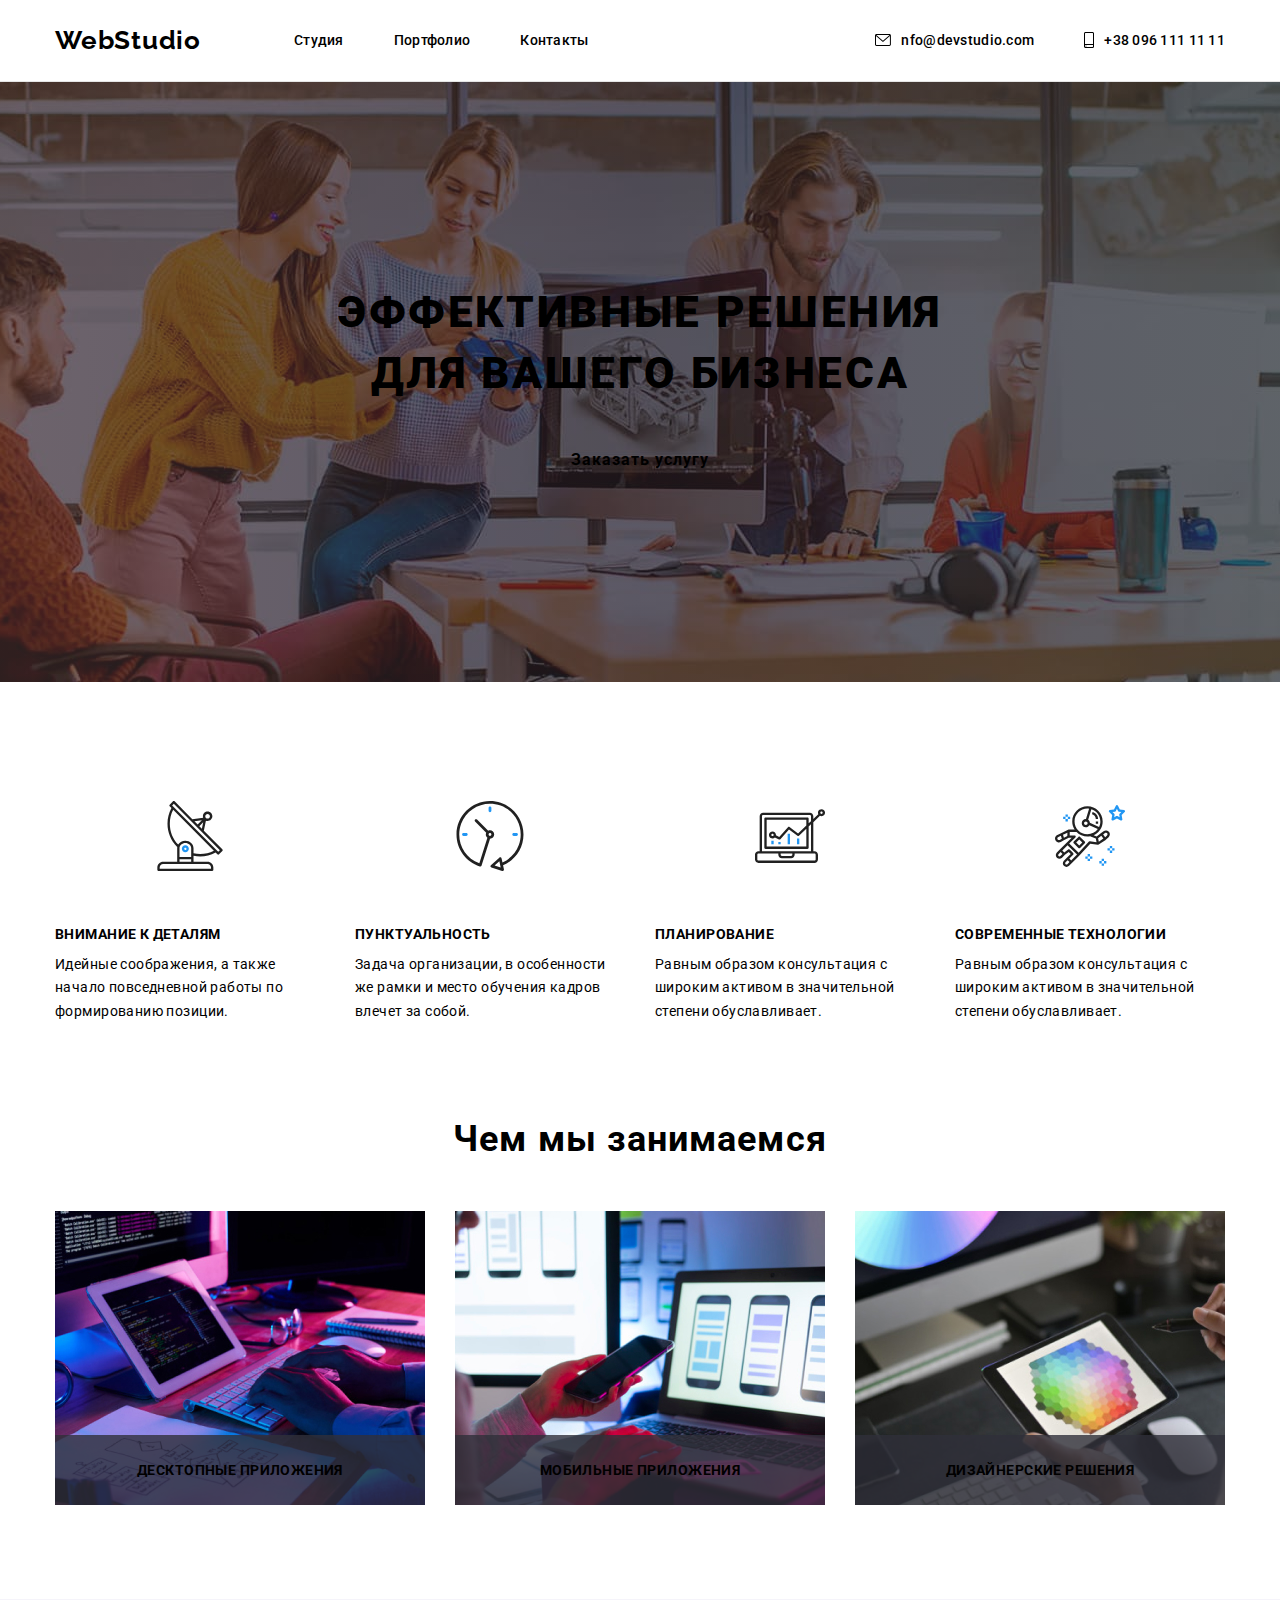
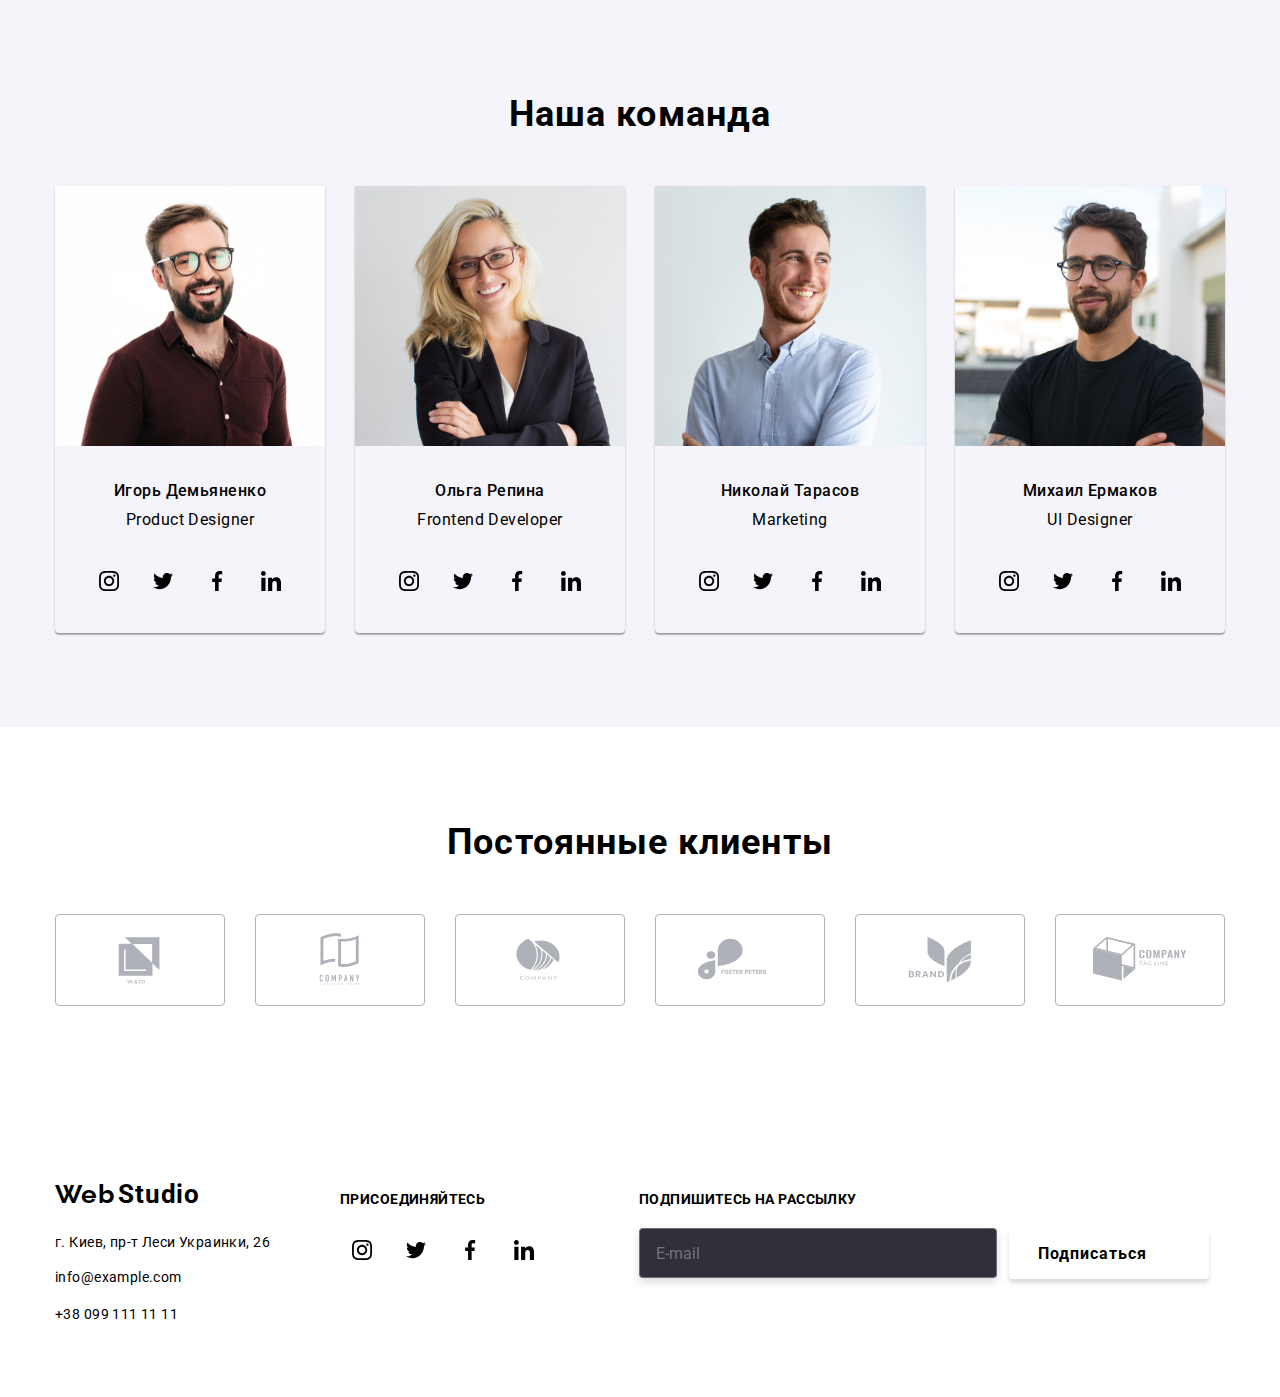
==== commit 893a6705: "fixed" ====
--- a/index.html
+++ b/index.html
@@ -427,7 +427,7 @@
                 <form>
                     <input type="email" name="email" id="email" placeholder="E-mail" class="footer-subscribe__email">
                     <button type="submit" class="footer-subscribe__button">
-                        <span class="footer-subscri-be__text">Подписаться</span>
+                        <span class="footer-subscribe__text">Подписаться</span>
                             <svg class="footer-subscribe__icon">
                                 <use href="./img/SVG/icons.svg#iconsend"></use>
                           </svg>
--- a/css/main.min.css
+++ b/css/main.min.css
@@ -1 +1 @@
-html{box-sizing:border-box}*,*::before,*::after{box-sizing:inherit}ol,ul,li{margin:0;padding:0}h1,h2,h3,h4,h5,h6{margin:0;padding:0}p{margin:0;padding:0}a{display:inline-block}:root{--primary-text-color:#212121;--secondary-text-color:#757575;--accent-color:#2196F3;--contact-color:rgba(255, 255, 255, 0.6);--logo-color:#000000;--button-color:#F5F4FA;--background-color:#2F303A;--white-color:#FFFFFF;--color-examples-border:#EEEEEE;--box-button:#AFB1B8}body{font-family:"Roboto",sans-serif;background-color:var(--white-color)}.list{list-style:none}.conteiner{width:1200px;padding-left:15px;padding-right:15px;margin-left:auto;margin-right:auto}.page-header{border-bottom:1px solid #e5e5e5}.web{font-family:"Raleway";font-style:normal;font-weight:700;font-size:26px;line-height:1.2;letter-spacing:.03em;color:var(--accent-color);text-decoration:none}.logo{font-family:"Raleway";font-style:normal;font-weight:700;font-size:26px;line-height:1.2;letter-spacing:.03em;color:var(--logo-color);text-decoration:none;transition:color 250ms cubic-bezier(0.4, 0, 0.2, 1)}.logo:hover,.logo:focus{color:var(--accent-color)}.section-footer{padding-top:60px;padding-bottom:60px;background-color:var(--background-color)}.section-footer__box{display:flex}.web-footer{font-family:"Raleway";font-style:normal;font-weight:700;font-size:26px;line-height:1.2;letter-spacing:.03em;color:var(--accent-color);text-decoration:none}.logo-footer{font-style:normal;font-weight:700;font-size:26px;line-height:1.2;letter-spacing:.03em;color:var(--button-color)}.logo-web{margin-bottom:20px}.logo-conteiner{display:block}.footer-networks{display:flex;margin-top:12px;margin-left:70px}.footer-networks__holder{display:block}.footer-networks__title{font-style:normal;font-weight:700;font-size:14px;line-height:1.2;letter-spacing:.03em;text-transform:uppercase;color:var(--white-color);margin-bottom:20px;text-align:left}.footer-networks__icon{display:flex;gap:10px}.footer-networks__link{border:none;width:44px;height:44px;padding:12px;background-color:rgba(255,255,255,.1);border-radius:120px;cursor:pointer;transition:background-color 250ms cubic-bezier(0.4, 0, 0.2, 1)}.footer-networks__link:hover,.footer-networks__link:focus{background-color:var(--accent-color)}.footer-networks__img{width:20px;height:20px;cursor:pointer;fill:var(--button-color);transform:scale(1);transform:transform 255ms cubic-bezier(0.4, 0, 0.2, 1)}.footer-networks__link:hover .footer-networks__img,.footer-networks__link:focus .footer-networks__img{fill:var(--button-color);transform:scale(1.3)}.footer-subscribe{display:block;width:570px;height:86px;margin-left:93px;margin-top:12px;margin-bottom:20px;padding:0}.footer-subscribe__title{font-style:normal;font-weight:700;font-size:14px;line-height:1.2;letter-spacing:.03em;text-transform:uppercase;margin-bottom:20px;color:var(--white-color)}.footer-subscribe__email{display:inline-block;width:358px;height:50px;border:1px solid rgba(255,255,255,.3);filter:drop-shadow(0px 4px 4px rgba(0, 0, 0, 0.15));border-radius:4px;background:#2f303a;margin-right:8px;padding-top:15px;padding-bottom:15px;padding-left:16px;color:rgba(255,255,255,.6)}.footer-subscribe__button{display:inline-flex;align-items:center;justify-content:center;width:200px;height:50px;padding:10px 29px;background:var(--accent-color);box-shadow:0px 4px 4px rgba(0,0,0,.15);border-radius:4px;border:none;cursor:pointer;margin:0}.footer-subscribe__text{display:block;font-style:normal;font-weight:700;font-size:16px;line-height:1.9;letter-spacing:.06em;color:var(--white-color);margin-right:10px}.footer-subscribe__icon{display:block;width:24px;height:24px;-o-object-fit:cover;object-fit:cover;background-size:cover;margin:0;bottom:0}.conteiner-nav{display:flex;align-items:center}.site-nav{display:flex;margin-left:93px}.link{display:block;padding-top:32px;padding-bottom:32px;font-style:normal;font-weight:500;font-size:14px;line-height:1.2;letter-spacing:.02em;color:var(--primary-text-color);text-decoration:none;transition:color 250ms cubic-bezier(0.4, 0, 0.2, 1)}.site-nav .link:hover,.site-nav .link:focus{color:var(--accent-color)}.site-nav .item+.item{margin-left:50px}.item{position:relative}.current:after{position:absolute;display:block;content:" ";width:100%;height:4px;border-radius:2px;background-color:var(--accent-color);bottom:0;left:0;transition:transform 250ms cubic-bezier(0.4, 0, 0.2, 1);transform:scaleX(1)}.current:hover::after{transform:scaleX(0)}.list-contacts{display:flex;align-items:center;margin-left:auto}.contact{display:flex;font-style:normal;font-weight:500;font-size:14px;line-height:1.2;letter-spacing:.02em;color:var(--secondary-text-color);text-decoration:none;align-items:center;justify-content:center;transition:color 250ms cubic-bezier(0.4, 0, 0.2, 1)}.list-contacts .contact:hover,.list-contacts .contact:focus{color:var(--accent-color)}.list-contacts .item+.item{margin-left:50px}.icon-mail{width:16px;height:12px;margin-right:10px;cursor:pointer;transition:fill 250ms cubic-bezier(0.4, 0, 0.2, 1)}.icon-mail:hover,.icon-mail:focus{fill:var(--accent-color)}.contact:hover .icon-mail,.contact:focus .icon-mail{fill:var(--accent-color)}.icon-tell{width:10px;height:16px;margin-right:10px;cursor:pointer;transition:fill 250ms cubic-bezier(0.4, 0, 0.2, 1)}.icon-tell:hover,.icon-tell:focus{fill:var(--accent-color)}.contact:hover .icon-tell,.contact:focus .icon-tell{fill:var(--accent-color)}.contact-footer{font-style:normal;font-weight:400;font-size:14px;line-height:2;letter-spacing:.03em;color:var(--contact-color);text-decoration:none;margin-bottom:9px;transition:color 250ms cubic-bezier(0.4, 0, 0.2, 1)}.contact-footer:hover,.contact-footer:focus{color:var(--accent-color)}.address{font-style:normal;font-weight:400;font-size:14px;line-height:1.7;letter-spacing:.03em;color:var(--button-color);margin-bottom:9px}.conteiner-fon{max-width:1600px;height:600px;margin-left:auto;margin-right:auto;background-image:linear-gradient(to right, rgba(85, 62, 62, 0.5), rgba(49, 40, 49, 0.5), rgba(55, 61, 55, 0.5)),url(../img/Fon.jpg);background-position:center;background-size:cover;background-repeat:no-repeat}.section-hero{text-align:center;padding-top:200px;padding-bottom:200px}.section-hero__caption{width:696px;margin-left:auto;margin-right:auto;margin-bottom:30px;font-style:normal;font-weight:900;font-size:44px;line-height:1.4;text-align:center;letter-spacing:.06em;text-transform:uppercase;color:var(--white-color)}.section-hero__button{padding:10px 32px;font-style:normal;font-weight:700;font-size:16px;line-height:1.9;align-items:center;text-align:center;letter-spacing:.06em;color:var(--button-color);background-color:var(--accent-color);min-width:200px;height:50px;border-radius:4px;cursor:pointer;border:rgba(0,0,0,0)}.hero .hero-button:hover,.hero .hero-button:focus{color:var(--logo-color);box-shadow:0px 4px 4px rgba(0,0,0,.15)}.section-post{text-align:center;padding-bottom:94px;padding-top:94px}.section-post__list{display:flex;gap:30px}.section-post__item{width:270px;text-align:left}.section-post__conteiner{width:270px;height:120px;background-repeat:no-repeat;background-position:center;background-color:var(--button-color);border-radius:4px;margin-bottom:30px;display:flex;justify-content:center;align-items:center}.section-post__icon{width:70px;height:70px}.section-post__title{margin-bottom:10px;font-style:normal;font-weight:700;font-size:14px;line-height:1.2;letter-spacing:.03em;text-transform:uppercase;color:var(--primary-text-color)}.section-post__text{font-style:normal;font-weight:400;font-size:14px;line-height:1.7;letter-spacing:.03em;color:var(--secondary-text-color)}.section-work{padding-bottom:94px}.section-work__caption{margin-bottom:50px;font-style:normal;font-weight:700;font-size:36px;line-height:1.2;text-align:center;letter-spacing:.03em;color:var(--primary-text-color)}.section-work__conteiner{display:flex;gap:30px}.section-work__overlay{position:relative}.section-work__img{display:flex}.section-work__tip{display:flex;width:100%;height:70px;background:rgba(47,48,58,.8);justify-content:center;align-items:center;position:absolute;bottom:0;left:0}.section-work__text{display:block;font-style:normal;font-weight:700;font-size:14px;line-height:1.2;text-align:center;letter-spacing:.03em;text-transform:uppercase;color:var(--white-color)}.section-team{padding-bottom:94px;padding-top:94px;margin-left:auto;margin-right:auto;background-color:#f5f4fa}.section-team__caption{margin-bottom:50px;font-style:normal;font-weight:700;font-size:36px;line-height:1.2;text-align:center;letter-spacing:.03em;color:var(--primary-text-color)}.section-team__list{display:flex;justify-content:space-between}.section-team__subtitle{border:var(--white-color);box-shadow:0px 1px 3px rgba(0,0,0,.12),0px 1px 1px rgba(0,0,0,.14),0px 2px 1px rgba(0,0,0,.2);border-radius:0px 0px 4px 4px;background:var(--white-color)}.section-team__picture{margin-bottom:30px}.section-team__name{margin-bottom:10px;font-style:normal;font-weight:500;font-size:16px;line-height:1.2;text-align:center;letter-spacing:.03em;color:var(--primary-text-color)}.section-team__job{margin-bottom:30px;font-family:"Roboto";font-style:normal;font-weight:400;font-size:16px;line-height:1.2;text-align:center;letter-spacing:.03em;color:var(--secondary-text-color)}.box-icon{display:flex;width:206px;height:44px;list-style:none;margin-left:auto;margin-right:auto;margin-bottom:30px;justify-content:space-between}.button{border:none;width:44px;height:44px;padding:12px;background-color:var(--white-color);border-radius:120px;cursor:pointer;transition:background-color 250ms cubic-bezier(0.4, 0, 0.2, 1)}.button:hover,.button:focus{background-color:var(--accent-color)}.icon-button{width:20px;height:20px;cursor:pointer;fill:var(--box-button);transition:fill 250ms cubic-bezier(0.4, 0, 0.2, 1)}.icon-button:hover,.icon-button:focus{fill:var(--white-color)}.button:hover .icon-button,.button:focus .icon-button{fill:var(--white-color)}.section-clients{padding-top:94px;padding-bottom:113px}.section-clients__caption{font-style:normal;font-weight:700;font-size:36px;line-height:1.2;text-align:center;letter-spacing:.03em;color:var(--primary-text-color);margin-bottom:50px}.section-clients__subtitle{display:flex;width:170px;height:92px;list-style:none;border:1px solid #afb1b8;border-radius:4px;align-items:center;cursor:pointer;justify-content:center;transition:border-color 250ms cubic-bezier(0.4, 0, 0.2, 1)}.section-clients__subtitle:hover,.section-clients__subtitle:focus{border-color:var(--accent-color)}.section-clients__list{display:flex;gap:30px}.section-clients__logo{display:block;width:106px;height:60px;fill:#afb1b8;cursor:pointer;transition:fill 250ms cubic-bezier(0.4, 0, 0.2, 1)}.section-clients__logon:hover,.section-clients__logo:focus{fill:var(--accent-color)}.section-clients__subtitle:hover .section-clients__logo,.section-clients__subtitle:focus .section-clients__logo{fill:var(--accent-color)}.examples{padding-top:94px;padding-bottom:94px}.button-conteiner{display:flex;justify-content:center;margin-bottom:50px}.button-conteiner .button-item+.button-item{margin-left:8px}.examples .button-bar{padding:6px 22px;min-width:73px;font-family:"Roboto";font-style:normal;font-weight:500;font-size:16px;line-height:1.6;text-align:center;letter-spacing:.03em;cursor:pointer;background-color:var(--button-color);color:var(--primary-text-color);border:rgba(0,0,0,0);border-radius:4px;transition:background-color 250ms cubic-bezier(0.4, 0, 0.2, 1),color 250ms cubic-bezier(0.4, 0, 0.2, 1),box-shadow 250ms cubic-bezier(0.4, 0, 0.2, 1)}.examples .button-bar:focus,.examples .button-bar:hover{background-color:var(--accent-color);color:var(--button-color);box-shadow:0 10px 10px -5px rgba(0,0,0,.3)}.examples-conteiner{display:flex;flex-wrap:wrap;gap:30px}.examples-img{display:block}.examples-border{width:370px;height:404px;border:1px solid var(--color-examples-border);cursor:pointer;transition:box-shadow 250ms cubic-bezier(0.4, 0, 0.2, 1)}.examples-border:hover{box-shadow:0px 1px 1px rgba(0,0,0,.12),0px 4px 4px rgba(0,0,0,.06),1px 4px 6px rgba(0,0,0,.16)}.examples-border:nth-child(n+7){margin-bottom:0px}.examples-border-img{position:relative;overflow:hidden}.examples-text-border{display:inline-flex;position:absolute;top:50%;left:50%;transform:translate(-50%, -50%)}.examples-border:hover .examples-overlay{transform:translateY(-100%)}.examples-overlay{width:100%;height:100%;background-color:rgba(33,150,243,.9);position:absolute;transition:transform 250ms cubic-bezier(0.4, 0, 0.2, 1);transform:translateY(100%)}.examples-paragraph{display:block;font-family:"Roboto";font-style:normal;font-weight:400;font-size:18px;line-height:28px;letter-spacing:.03em;color:var(--white-color);width:322px;height:168px}.examples-table{padding:20px 24px}.examples .examples-title{margin-bottom:4px;font-style:normal;font-weight:700;font-size:18px;line-height:2;letter-spacing:.06em;color:var(--primary-text-color)}.examples .examples-text{font-style:normal;font-weight:400;font-size:16px;line-height:1.9;letter-spacing:.03em;color:var(--secondary-text-color)}.backdrop{position:fixed;top:0;left:0;width:100%;height:100%;background-color:rgba(0,0,0,.2);opacity:1;transition:opacity 250ms cubic-bezier(0.4, 0, 0.2, 1)}.backdrop.is-hidden{opacity:0;transition:opacity 250ms cubic-bezier(0.4, 0, 0.2, 1);pointer-events:none}.modal{position:absolute;display:block;width:528px;height:581px;background-color:var(--white-color);top:50%;left:50%;transform:translate(-50%, -50%);margin:0;padding:0}.modal-box{display:block;margin:0;width:448px;margin-left:40px;margin-bottom:20px}.modal-box-list{list-style-type:none;margin-bottom:20px}.modal-box-item{margin-bottom:10px;display:flex;flex-direction:column}.modal-box-item:last-child{margin-bottom:0}.modal-box-united{position:relative}.modal-box-text{font-style:normal;font-weight:400;font-size:12px;line-height:1.2;letter-spacing:.01em;margin-bottom:4px;color:#757575}.comment-box{resize:none;height:120px;cursor:pointer;padding:12px 16px;border:1px solid rgba(33,33,33,.2);border-radius:4px}.comment-box:hover{border-color:var(--accent-color)}.modal-box-button{display:block;width:200px;height:50px;background:var(--accent-color);box-shadow:0px 4px 4px rgba(0,0,0,.15);border-radius:4px;border:none;margin-left:124px;margin-top:30px;cursor:pointer;font-style:normal;font-weight:700;font-size:16px;line-height:1.9;align-items:center;text-align:center;letter-spacing:.06em;color:var(--white-color)}.modal-box-border{border:1px solid rgba(33,33,33,.2);border-radius:4px;width:448px;height:40px;cursor:pointer;padding-left:42px;padding-top:12px;padding-bottom:12px;transition:border 250ms cubic-bezier(0.4, 0, 0.2, 1),border-radius 250ms cubic-bezier(0.4, 0, 0.2, 1)}.modal-box-border:hover{border:1px solid var(--accent-color);border-radius:4px}.checkbox-markup{position:relative}.checkbox-input{position:absolute;width:1px;height:1px;margin:-1px;border:0;padding:0;white-space:nowrap;-webkit-clip-path:inset(100%);clip-path:inset(100%);clip:rect(0 0 0 0);overflow:hidden}.checkbox-icon{display:inline-block;position:absolute;width:16px;height:15px;border:2px solid var(--logo-color);border-radius:2px;background-color:var(--white-color);fill:var(--white-color);background-size:contain;padding:0;top:0;left:13px;transform:translateY(30%);transition:background-color 250ms cubic-bezier(0.4, 0, 0.2, 1),fill 250ms cubic-bezier(0.4, 0, 0.2, 1),border 250ms cubic-bezier(0.4, 0, 0.2, 1),background-origin 250ms cubic-bezier(0.4, 0, 0.2, 1)}.checkbox-input:checked+.checkbox-icon{background-color:var(--accent-color);fill:var(--white-color);background-origin:border-box;border:var(--accent-color)}.modal-text{font-style:normal;font-weight:700;font-size:20px;line-height:1.2;text-align:center;letter-spacing:.03em;color:#212121;margin-bottom:12px}.checkbox-text{font-style:normal;font-weight:400;font-size:14px;line-height:1.7;letter-spacing:.03em;color:#757575;margin-left:36px;cursor:pointer}.checkbox-input-text{font-style:normal;font-weight:400;font-size:14px;line-height:1.7;letter-spacing:.03em;-webkit-text-decoration-line:underline;text-decoration-line:underline;color:var(--accent-color)}.modal-box-icons{position:absolute;top:50%;left:12px;transform:translateY(-50%);width:18px;height:18px;background-size:cover;cursor:pointer;fill:var(--logo-color);transition:fill 250ms cubic-bezier(0.4, 0, 0.2, 1)}.modal-box-icons:hover{fill:var(--accent-color)}.modal-box-border:hover+.modal-box-icons,.modal-box-border:focus+.modal-box-icons{fill:var(--accent-color)}.close{display:flex;padding:0;width:30px;height:30px;justify-content:center;align-items:center;border-radius:45px;background-color:var(--white-color);margin-top:8px;margin-left:490px;border:1px solid rgba(0,0,0,.1)}.close-img{display:block;background-size:cover;-o-object-fit:cover;object-fit:cover;fill:var(--logo-color);cursor:pointer;width:30px;height:30px}.close-img:hover{fill:var(--accent-color)}/*# sourceMappingURL=main.min.css.map */+.page-header{border-bottom:1px solid #e5e5e5}.conteiner{width:1200px;padding-left:15px;padding-right:15px;margin-left:auto;margin-right:auto}.site-nav{display:flex;margin-left:93px}.link{display:block;padding-top:32px;padding-bottom:32px;font-style:normal;font-weight:500;font-size:14px;line-height:1.2;letter-spacing:.02em;color:var(--primary-text-color);text-decoration:none;transition:color 250ms cubic-bezier(0.4, 0, 0.2, 1)}.site-nav .link:hover,.site-nav .link:focus{color:var(--accent-color)}.site-nav .item+.item{margin-left:50px}.item{position:relative}.current:after{position:absolute;display:block;content:" ";width:100%;height:4px;border-radius:2px;background-color:var(--accent-color);bottom:0;left:0;transition:transform 250ms cubic-bezier(0.4, 0, 0.2, 1);transform:scaleX(1)}.current:hover::after{transform:scaleX(0)}.list-contacts{display:flex;align-items:center;margin-left:auto}.contact{display:flex;font-style:normal;font-weight:500;font-size:14px;line-height:1.2;letter-spacing:.02em;color:var(--secondary-text-color);text-decoration:none;align-items:center;justify-content:center;transition:color 250ms cubic-bezier(0.4, 0, 0.2, 1)}.list-contacts .contact:hover,.list-contacts .contact:focus{color:var(--accent-color)}.list-contacts .item+.item{margin-left:50px}.icon-mail{width:16px;height:12px;margin-right:10px;cursor:pointer;transition:fill 250ms cubic-bezier(0.4, 0, 0.2, 1)}.icon-mail:hover,.icon-mail:focus{fill:var(--accent-color)}.contact:hover .icon-mail,.contact:focus .icon-mail{fill:var(--accent-color)}.icon-tell{width:10px;height:16px;margin-right:10px;cursor:pointer;transition:fill 250ms cubic-bezier(0.4, 0, 0.2, 1)}.icon-tell:hover,.icon-tell:focus{fill:var(--accent-color)}.contact:hover .icon-tell,.contact:focus .icon-tell{fill:var(--accent-color)}.section-footer{padding-top:60px;padding-bottom:60px;background-color:var(--background-color)}.section-footer__box{display:flex}.web-footer{font-family:"Raleway";font-style:normal;font-weight:700;font-size:26px;line-height:1.2;letter-spacing:.03em;color:var(--accent-color);text-decoration:none}.logo-footer{font-style:normal;font-weight:700;font-size:26px;line-height:1.2;letter-spacing:.03em;color:var(--button-color)}.logo-web{margin-bottom:20px}.logo-conteiner{display:block}.footer-networks{display:flex;margin-top:12px;margin-left:70px}.footer-networks__holder{display:block}.footer-networks__title{font-style:normal;font-weight:700;font-size:14px;line-height:1.2;letter-spacing:.03em;text-transform:uppercase;color:var(--white-color);margin-bottom:20px;text-align:left}.footer-networks__icon{display:flex;gap:10px}.footer-networks__link{border:none;width:44px;height:44px;padding:12px;background-color:rgba(255,255,255,.1);border-radius:120px;cursor:pointer;transition:background-color 250ms cubic-bezier(0.4, 0, 0.2, 1)}.footer-networks__link:hover,.footer-networks__link:focus{background-color:var(--accent-color)}.footer-networks__img{width:20px;height:20px;cursor:pointer;fill:var(--button-color);transform:scale(1);transform:transform 255ms cubic-bezier(0.4, 0, 0.2, 1)}.footer-networks__link:hover .footer-networks__img,.footer-networks__link:focus .footer-networks__img{fill:var(--button-color);transform:scale(1.3)}.footer-subscribe{display:block;width:570px;height:86px;margin-left:93px;margin-top:12px;margin-bottom:20px;padding:0}.footer-subscribe__title{font-style:normal;font-weight:700;font-size:14px;line-height:1.2;letter-spacing:.03em;text-transform:uppercase;margin-bottom:20px;color:var(--white-color)}.footer-subscribe__email{display:inline-block;width:358px;height:50px;border:1px solid rgba(255,255,255,.3);filter:drop-shadow(0px 4px 4px rgba(0, 0, 0, 0.15));border-radius:4px;background:#2f303a;margin-right:8px;padding-top:15px;padding-bottom:15px;padding-left:16px;color:rgba(255,255,255,.6)}.footer-subscribe__button{display:inline-flex;align-items:center;justify-content:center;width:200px;height:50px;padding:10px 29px;background:var(--accent-color);box-shadow:0px 4px 4px rgba(0,0,0,.15);border-radius:4px;border:none;cursor:pointer;margin:0}.footer-subscribe__text{display:block;font-style:normal;font-weight:700;font-size:16px;line-height:1.9;letter-spacing:.06em;color:var(--white-color);margin-right:10px}.footer-subscribe__icon{display:block;width:24px;height:24px;-o-object-fit:cover;object-fit:cover;background-size:cover;margin:0;bottom:0}.conteiner-nav{display:flex;align-items:center}.contact-footer{font-style:normal;font-weight:400;font-size:14px;line-height:2;letter-spacing:.03em;color:var(--contact-color);text-decoration:none;margin-bottom:9px;transition:color 250ms cubic-bezier(0.4, 0, 0.2, 1)}.contact-footer:hover,.contact-footer:focus{color:var(--accent-color)}.address{font-style:normal;font-weight:400;font-size:14px;line-height:1.7;letter-spacing:.03em;color:var(--button-color);margin-bottom:9px}.conteiner-fon{max-width:1600px;height:600px;margin-left:auto;margin-right:auto;background-image:linear-gradient(to right, rgba(85, 62, 62, 0.5), rgba(49, 40, 49, 0.5), rgba(55, 61, 55, 0.5)),url(../img/Fon.jpg);background-position:center;background-size:cover;background-repeat:no-repeat}.section-hero{text-align:center;padding-top:200px;padding-bottom:200px}.section-hero__caption{width:696px;margin-left:auto;margin-right:auto;margin-bottom:30px;font-style:normal;font-weight:900;font-size:44px;line-height:1.4;text-align:center;letter-spacing:.06em;text-transform:uppercase;color:var(--white-color)}.section-hero__button{padding:10px 32px;font-style:normal;font-weight:700;font-size:16px;line-height:1.9;align-items:center;text-align:center;letter-spacing:.06em;color:var(--button-color);background-color:var(--accent-color);min-width:200px;height:50px;border-radius:4px;cursor:pointer;border:rgba(0,0,0,0)}.hero .hero-button:hover,.hero .hero-button:focus{color:var(--logo-color);box-shadow:0px 4px 4px rgba(0,0,0,.15)}.section-post{text-align:center;padding-bottom:94px;padding-top:94px}.section-post__list{display:flex;gap:30px}.section-post__item{width:370px;text-align:left}.section-post__conteiner{width:270px;height:120px;background-repeat:no-repeat;background-position:center;background-color:var(--button-color);border-radius:4px;margin-bottom:30px;display:flex;justify-content:center;align-items:center}.section-post__icon{width:70px;height:70px}.section-post__title{margin-bottom:10px;font-style:normal;font-weight:700;font-size:14px;line-height:1.2;letter-spacing:.03em;text-transform:uppercase;color:var(--primary-text-color)}.section-post__text{font-style:normal;font-weight:400;font-size:14px;line-height:1.7;letter-spacing:.03em;color:var(--secondary-text-color)}.section-work{padding-bottom:94px}.section-work__caption{margin-bottom:50px;font-style:normal;font-weight:700;font-size:36px;line-height:1.2;text-align:center;letter-spacing:.03em;color:var(--primary-text-color)}.section-work__conteiner{display:flex;gap:30px}.section-work__overlay{position:relative}.section-work__img{display:flex}.section-work__tip{display:flex;width:100%;height:70px;background:rgba(47,48,58,.8);justify-content:center;align-items:center;position:absolute;bottom:0;left:0}.section-work__text{display:block;font-style:normal;font-weight:700;font-size:14px;line-height:1.2;text-align:center;letter-spacing:.03em;text-transform:uppercase;color:var(--white-color)}.section-team{padding-bottom:94px;padding-top:94px;margin-left:auto;margin-right:auto;background-color:#f5f4fa}.section-team__caption{margin-bottom:50px;font-style:normal;font-weight:700;font-size:36px;line-height:1.2;text-align:center;letter-spacing:.03em;color:var(--primary-text-color)}.section-team__list{display:flex;justify-content:space-between}.section-team__subtitle{border:var(--white-color);box-shadow:0px 1px 3px rgba(0,0,0,.12),0px 1px 1px rgba(0,0,0,.14),0px 2px 1px rgba(0,0,0,.2);border-radius:0px 0px 4px 4px;background:var(--white-color)}.section-team__picture{margin-bottom:30px}.section-team__name{margin-bottom:10px;font-style:normal;font-weight:500;font-size:16px;line-height:1.2;text-align:center;letter-spacing:.03em;color:var(--primary-text-color)}.section-team__job{margin-bottom:30px;font-family:"Roboto";font-style:normal;font-weight:400;font-size:16px;line-height:1.2;text-align:center;letter-spacing:.03em;color:var(--secondary-text-color)}.box-icon{display:flex;width:206px;height:44px;list-style:none;margin-left:auto;margin-right:auto;margin-bottom:30px;justify-content:space-between}.button{border:none;width:44px;height:44px;padding:12px;background-color:var(--white-color);border-radius:120px;cursor:pointer;transition:background-color 250ms cubic-bezier(0.4, 0, 0.2, 1)}.button:hover,.button:focus{background-color:var(--accent-color)}.icon-button{width:20px;height:20px;cursor:pointer;fill:var(--box-button);transition:fill 250ms cubic-bezier(0.4, 0, 0.2, 1)}.icon-button:hover,.icon-button:focus{fill:var(--white-color)}.button:hover .icon-button,.button:focus .icon-button{fill:var(--white-color)}.section-clients{padding-top:94px;padding-bottom:113px}.section-clients__caption{font-style:normal;font-weight:700;font-size:36px;line-height:1.2;text-align:center;letter-spacing:.03em;color:var(--primary-text-color);margin-bottom:50px}.section-clients__subtitle{display:flex;width:170px;height:92px;list-style:none;border:1px solid #afb1b8;border-radius:4px;align-items:center;cursor:pointer;justify-content:center;transition:border-color 250ms cubic-bezier(0.4, 0, 0.2, 1)}.section-clients__subtitle:hover,.section-clients__subtitle:focus{border-color:var(--accent-color)}.section-clients__list{display:flex;gap:30px}.section-clients__logo{display:block;width:106px;height:60px;fill:#afb1b8;cursor:pointer;transition:fill 250ms cubic-bezier(0.4, 0, 0.2, 1)}.section-clients__logon:hover,.section-clients__logo:focus{fill:var(--accent-color)}.section-clients__subtitle:hover .section-clients__logo,.section-clients__subtitle:focus .section-clients__logo{fill:var(--accent-color)}.examples{padding-top:94px;padding-bottom:94px}.button-conteiner{display:flex;justify-content:center;margin-bottom:50px}.button-conteiner .button-item+.button-item{margin-left:8px}.examples .button-bar{padding:6px 22px;min-width:73px;font-family:"Roboto";font-style:normal;font-weight:500;font-size:16px;line-height:1.6;text-align:center;letter-spacing:.03em;cursor:pointer;background-color:#f5f4fa;color:#212121;border:rgba(0,0,0,0);border-radius:4px;transition:background-color 250ms cubic-bezier(0.4, 0, 0.2, 1),color 250ms cubic-bezier(0.4, 0, 0.2, 1),box-shadow 250ms cubic-bezier(0.4, 0, 0.2, 1)}.examples .button-bar:focus,.examples .button-bar:hover{background-color:#2196f3;color:#f5f4fa;box-shadow:0 10px 10px -5px rgba(0,0,0,.3)}.examples-conteiner{display:flex;flex-wrap:wrap;gap:30px}.examples-img{display:block}.examples-border{width:370px;height:404px;border:1px solid #eee;cursor:pointer;transition:box-shadow 250ms cubic-bezier(0.4, 0, 0.2, 1)}.examples-border:hover{box-shadow:0px 1px 1px rgba(0,0,0,.12),0px 4px 4px rgba(0,0,0,.06),1px 4px 6px rgba(0,0,0,.16)}.examples-border:nth-child(n+7){margin-bottom:0px}.examples-border-img{position:relative;overflow:hidden}.examples-text-border{display:inline-flex;position:absolute;top:50%;left:50%;transform:translate(-50%, -50%)}.examples-border:hover .examples-overlay{transform:translateY(-100%)}.examples-overlay{width:100%;height:100%;background-color:rgba(33,150,243,.9);position:absolute;transition:transform 250ms cubic-bezier(0.4, 0, 0.2, 1);transform:translateY(100%)}.examples-paragraph{display:block;font-family:"Roboto";font-style:normal;font-weight:400;font-size:18px;line-height:28px;letter-spacing:.03em;color:#fff;width:322px;height:168px}.examples-table{padding:20px 24px}.examples .examples-title{margin-bottom:4px;font-style:normal;font-weight:700;font-size:18px;line-height:2;letter-spacing:.06em;color:#212121}.examples .examples-text{font-style:normal;font-weight:400;font-size:16px;line-height:1.9;letter-spacing:.03em;color:#757575}.web{font-family:"Raleway";font-style:normal;font-weight:700;font-size:26px;line-height:1.2;letter-spacing:.03em;color:var(--accent-color);text-decoration:none}.logo{font-family:"Raleway";font-style:normal;font-weight:700;font-size:26px;line-height:1.2;letter-spacing:.03em;color:var(--logo-color);text-decoration:none;transition:color 250ms cubic-bezier(0.4, 0, 0.2, 1)}.logo:hover,.logo:focus{color:var(--accent-color)}.backdrop{position:fixed;top:0;left:0;width:100%;height:100%;background-color:rgba(0,0,0,.2);opacity:1;transition:opacity 250ms cubic-bezier(0.4, 0, 0.2, 1)}.backdrop.is-hidden{opacity:0;transition:opacity 250ms cubic-bezier(0.4, 0, 0.2, 1);pointer-events:none}.modal{position:absolute;display:block;width:528px;height:581px;background-color:var(--white-color);top:50%;left:50%;transform:translate(-50%, -50%);margin:0;padding:0}.modal-box{display:block;margin:0;width:448px;margin-left:40px;margin-bottom:20px}.modal-box-list{list-style-type:none;margin-bottom:20px}.modal-box-item{margin-bottom:10px;display:flex;flex-direction:column}.modal-box-item:last-child{margin-bottom:0}.modal-box-united{position:relative}.modal-box-text{font-style:normal;font-weight:400;font-size:12px;line-height:1.2;letter-spacing:.01em;margin-bottom:4px;color:#757575}.comment-box{resize:none;height:120px;cursor:pointer;padding:12px 16px;border:1px solid rgba(33,33,33,.2);border-radius:4px}.comment-box:hover{border-color:var(--accent-color)}.modal-box-button{display:block;width:200px;height:50px;background:var(--accent-color);box-shadow:0px 4px 4px rgba(0,0,0,.15);border-radius:4px;border:none;margin-left:124px;margin-top:30px;cursor:pointer;font-style:normal;font-weight:700;font-size:16px;line-height:1.9;align-items:center;text-align:center;letter-spacing:.06em;color:var(--white-color)}.modal-box-border{border:1px solid rgba(33,33,33,.2);border-radius:4px;width:448px;height:40px;cursor:pointer;padding-left:42px;padding-top:12px;padding-bottom:12px;transition:border 250ms cubic-bezier(0.4, 0, 0.2, 1),border-radius 250ms cubic-bezier(0.4, 0, 0.2, 1)}.modal-box-border:hover{border:1px solid var(--accent-color);border-radius:4px}.checkbox-markup{position:relative}.checkbox-input{position:absolute;width:1px;height:1px;margin:-1px;border:0;padding:0;white-space:nowrap;-webkit-clip-path:inset(100%);clip-path:inset(100%);clip:rect(0 0 0 0);overflow:hidden}.checkbox-icon{display:inline-block;position:absolute;width:16px;height:15px;border:2px solid var(--logo-color);border-radius:2px;background-color:var(--white-color);fill:var(--white-color);background-size:contain;padding:0;top:0;left:13px;transform:translateY(30%);transition:background-color 250ms cubic-bezier(0.4, 0, 0.2, 1),fill 250ms cubic-bezier(0.4, 0, 0.2, 1),border 250ms cubic-bezier(0.4, 0, 0.2, 1),background-origin 250ms cubic-bezier(0.4, 0, 0.2, 1)}.checkbox-input:checked+.checkbox-icon{background-color:var(--accent-color);fill:var(--white-color);background-origin:border-box;border:var(--accent-color)}.modal-text{font-style:normal;font-weight:700;font-size:20px;line-height:1.2;text-align:center;letter-spacing:.03em;color:#212121;margin-bottom:12px}.checkbox-text{font-style:normal;font-weight:400;font-size:14px;line-height:1.7;letter-spacing:.03em;color:#757575;margin-left:36px;cursor:pointer}.checkbox-input-text{font-style:normal;font-weight:400;font-size:14px;line-height:1.7;letter-spacing:.03em;-webkit-text-decoration-line:underline;text-decoration-line:underline;color:var(--accent-color)}.modal-box-icons{position:absolute;top:50%;left:12px;transform:translateY(-50%);width:18px;height:18px;background-size:cover;cursor:pointer;fill:var(--logo-color);transition:fill 250ms cubic-bezier(0.4, 0, 0.2, 1)}.modal-box-icons:hover{fill:var(--accent-color)}.modal-box-border:hover+.modal-box-icons,.modal-box-border:focus+.modal-box-icons{fill:var(--accent-color)}.close{display:flex;padding:0;width:30px;height:30px;justify-content:center;align-items:center;border-radius:45px;background-color:var(--white-color);margin-top:8px;margin-left:490px;border:1px solid rgba(0,0,0,.1)}.close-img{display:block;background-size:cover;-o-object-fit:cover;object-fit:cover;fill:var(--logo-color);cursor:pointer;width:30px;height:30px}.close-img:hover{fill:var(--accent-color)}html{box-sizing:border-box}*,*::before,*::after{box-sizing:inherit}ol,ul,li{margin:0;padding:0}h1,h2,h3,h4,h5,h6{margin:0;padding:0}p{margin:0;padding:0}a{display:inline-block}body{font-family:"Roboto",sans-serif;background-color:var(--white-color)}.list{list-style:none}/*# sourceMappingURL=main.min.css.map */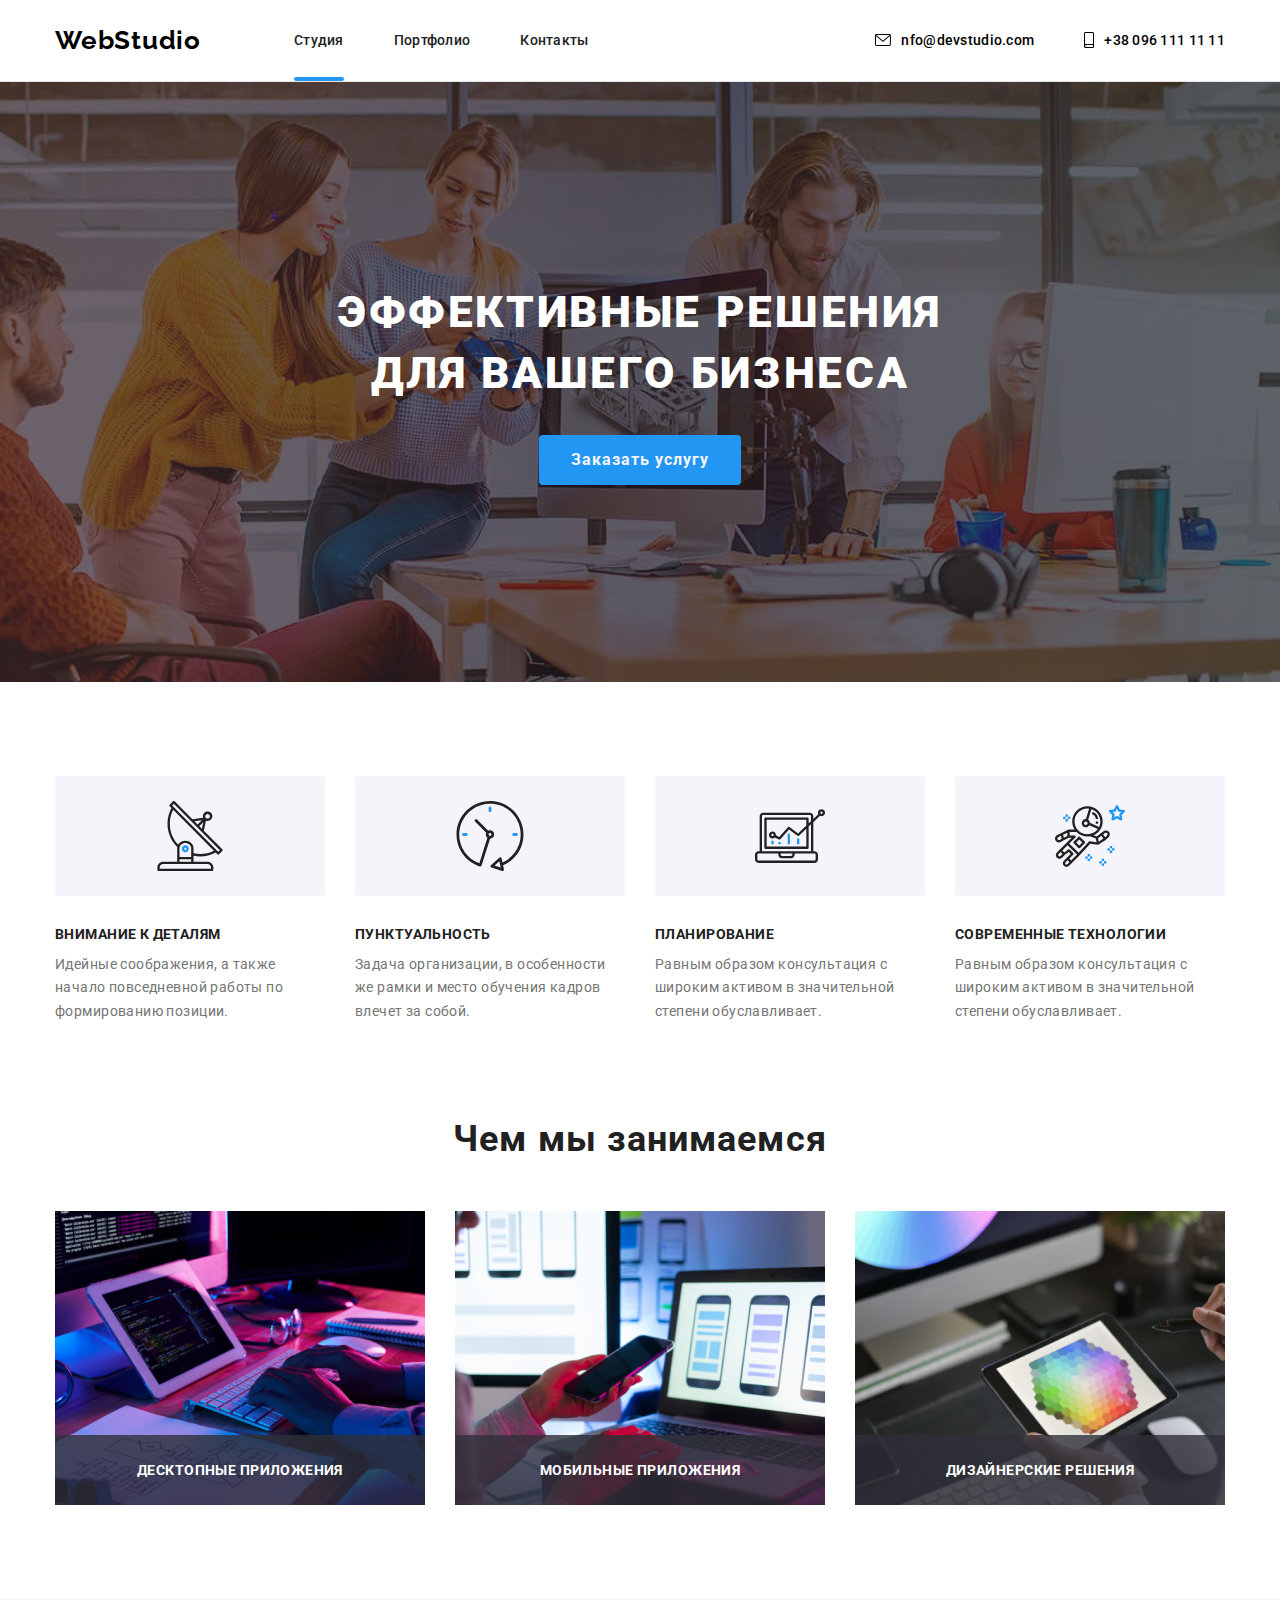
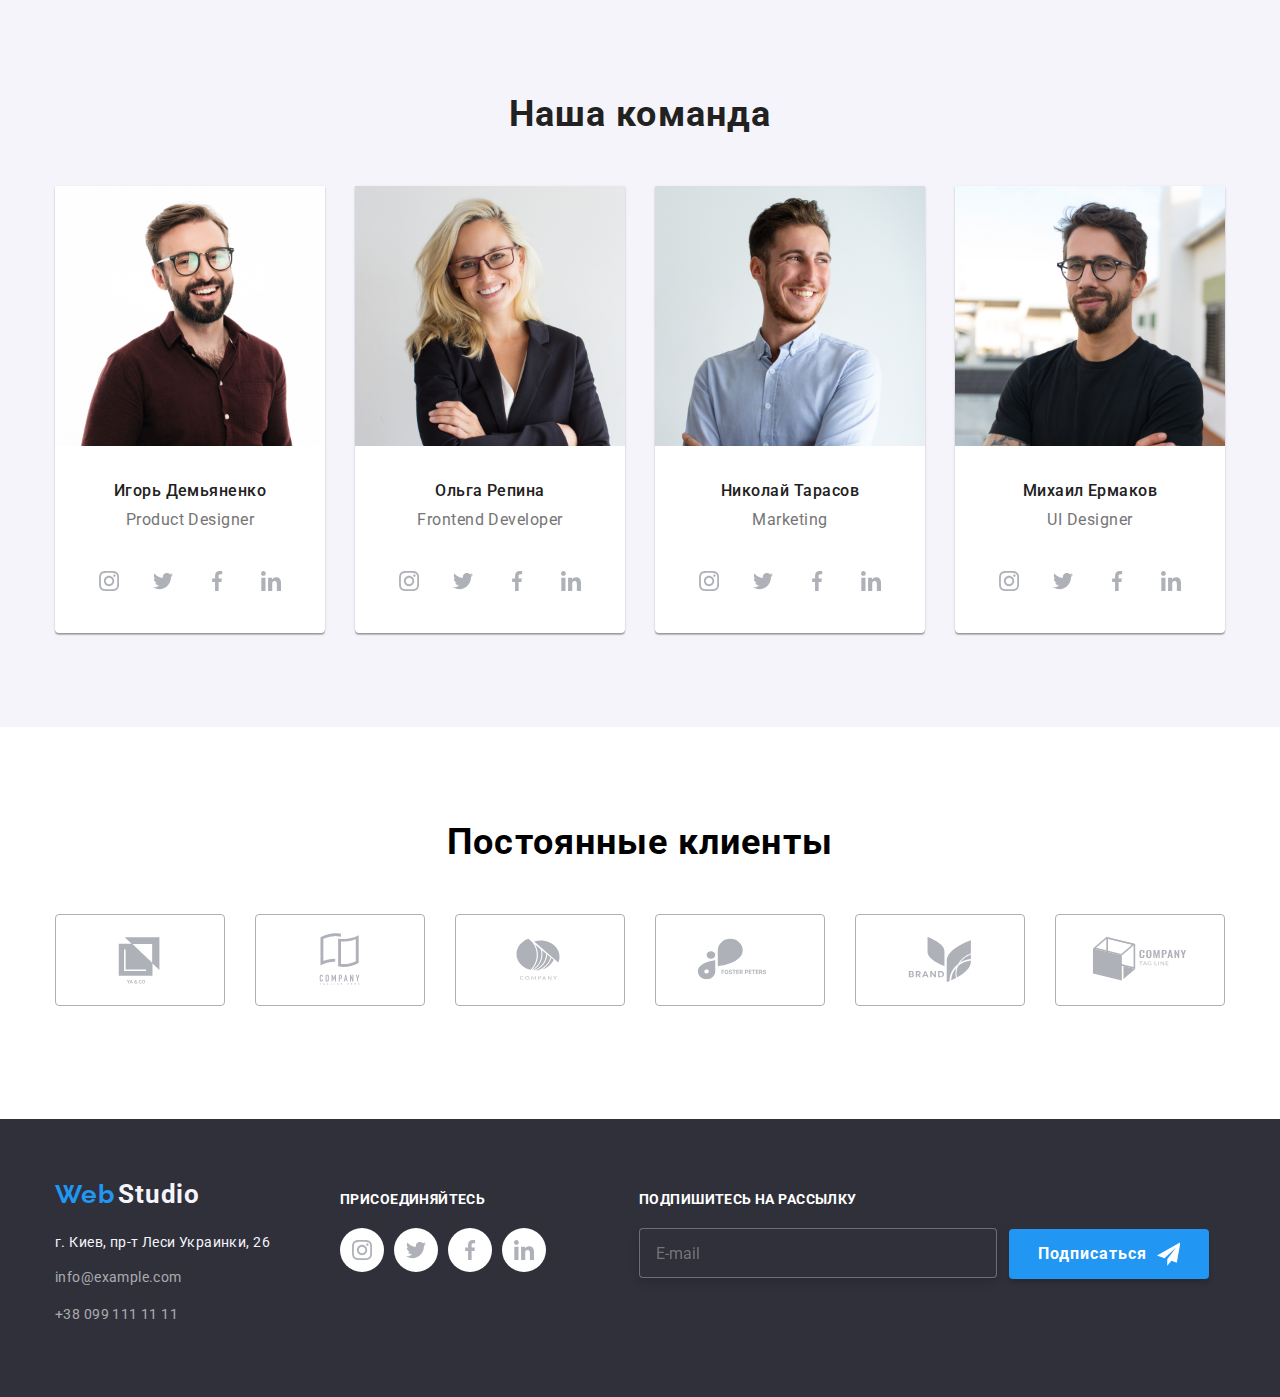
==== commit b36a6dba: "fixed" ====
--- a/index.html
+++ b/index.html
@@ -15,34 +15,34 @@
 </head>
 <body>
 <header class="page-header">
-    <div class="conteiner conteiner-nav">
+    <div class="conteiner page-header_conteiner">
          <nav class="conteiner-nav">   
                  <a href="index.html" class="logo"><span class="web">Web</span>Studio</a>
                     <ul class="site-nav list">
-                         <li class="item">
-                             <a class="link current"  href="index.html">Студия</a>
+                         <li class="site-nav_item">
+                             <a class="site-nav_link current"  href="index.html">Студия</a>
                          </li>
-                         <li class="item">
-                             <a class="link" href="portfolio.html">Портфолио</a>
+                         <li class="site-nav_item">
+                             <a class="site-nav_link" href="portfolio.html">Портфолио</a>
                          </li>
-                         <li class="item">
-                             <a class="link" href="#">Контакты</a>
+                         <li class="site-nav_item">
+                             <a class="site-nav_link" href="#">Контакты</a>
                          </li>
                     </ul>
          </nav>
 
         <ul class="list-contacts list">
-            <li class="item">
-                <a class="contact" href="mailto:nfo@devstudio.com">
-                    <svg class="icon-mail">
+            <li class="list-contacts__item">
+                <a class="list-contacts__register" href="mailto:nfo@devstudio.com">
+                    <svg class="list-contacts__mail">
                         <use href="./img/SVG/icons.svg#envelope"></use>
                     </svg> 
                     nfo@devstudio.com
                 </a>
             </li>
-            <li class="item">
-               <a class="contact" href="tel:+380961111111">
-                    <svg class="icon-tell">
+            <li class="list-contacts__item">
+               <a class="list-contacts__register" href="tel:+380961111111">
+                    <svg class="list-contacts__tell">
                         <use href="./img/SVG/icons.svg#smartphone"></use>
                     </svg> 
                     +38 096 111 11 11
@@ -153,34 +153,34 @@
                         <img class="section-team__picture" src="img/img5.jpg" width="270" alt="Игорь Демьяненко">
                             <h3 class="section-team__name">Игорь Демьяненко</h3>
                                 <p class="section-team__job">Product Designer</p>
-                                    <ul class="box-icon">
+                                    <ul class="box">
                                         <li>
-                                            <a href="#" class="button">
-                                                <svg class="icon-button">
+                                            <a href="#" class="box_button">
+                                                <svg class="box_icon">
                                                     <use href="./img/SVG/icons.svg#instagram"></use>
                                                 </svg>  
                                             </a>
                                         </li>
 
                                         <li>
-                                            <a href="#" class="button">
-                                                <svg class="icon-button">
+                                            <a href="#" class="box_button">
+                                                <svg class="box_icon">
                                                     <use href="./img/SVG/icons.svg#twitter"></use>
                                                 </svg>  
                                              </a>
                                        </li>
 
                                        <li>
-                                           <a href="#" class="button">
-                                                <svg class="icon-button" >
+                                           <a href="#" class="box_button">
+                                                <svg class="box_icon" >
                                                     <use href="./img/SVG/icons.svg#facebook"></use>
                                                 </svg>  
                                             </a>
                                        </li>
 
                                        <li>
-                                           <a href="#" class="button">
-                                                <svg class="icon-button" >
+                                           <a href="#" class="box_button">
+                                                <svg class="box_icon" >
                                                     <use href="./img/SVG/icons.svg#linkedin"></use>
                                                 </svg>  
                                             </a>
@@ -192,34 +192,34 @@
                         <img class="section-team__picture" src="img/img4.jpg" width="270" alt="Ольга Репина">
                             <h3 class="section-team__name">Ольга Репина</h3>
                                 <p class="section-team__job">Frontend Developer</p>
-                                    <ul class="box-icon">
+                                    <ul class="box">
                                         <li>
-                                            <a href="#" class="button">
-                                                <svg class="icon-button">
+                                            <a href="#" class="box_button">
+                                                <svg class="box_icon">
                                                     <use href="./img/SVG/icons.svg#instagram"></use>
                                                 </svg>  
                                             </a>
                                         </li>
 
                                         <li>
-                                            <a href="#" class="button">
-                                                <svg class="icon-button">
+                                            <a href="#" class="box_button">
+                                                <svg class="box_icon">
                                                     <use href="./img/SVG/icons.svg#twitter"></use>
                                                 </svg>  
                                             </a>
                                         </li>
 
                                         <li>
-                                            <a href="#" class="button">
-                                                <svg class="icon-button" >
+                                            <a href="#" class="box_button">
+                                                <svg class="box_icon" >
                                                    <use href="./img/SVG/icons.svg#facebook"></use>
                                                 </svg>  
                                             </a>
                                         </li>
 
                                         <li>
-                                            <a href="#" class="button">
-                                                <svg class="icon-button" >
+                                            <a href="#" class="box_button">
+                                                <svg class="box_icon" >
                                                     <use href="./img/SVG/icons.svg#linkedin"></use>
                                                 </svg>  
                                             </a>
@@ -231,34 +231,34 @@
                                     <img class="section-team__picture" src="img/img2.jpg" width="270" alt="Николай Тарасов">
                                         <h3 class="section-team__name">Николай Тарасов</h3>
                                             <p class="section-team__job">Marketing</p>
-                                                <ul class="box-icon">
-                                                    <li>
-                                                        <a href="#" class="button">
-                                                            <svg class="icon-button">
+                                                <ul class="box">
+                                                    <li>
+                                                        <a href="#" class="box_button">
+                                                            <svg class="box_icon">
                                                                 <use href="./img/SVG/icons.svg#instagram"></use>
                                                             </svg>  
                                                         </a>
                                                     </li>
 
                                                     <li>
-                                                        <a href="#" class="button">
-                                                            <svg class="icon-button">
+                                                        <a href="#" class="box_button">
+                                                            <svg class="box_icon">
                                                                 <use href="./img/SVG/icons.svg#twitter"></use>
                                                             </svg>  
                                                         </a>
                                                     </li>
 
                                                     <li>
-                                                        <a href="#" class="button">
-                                                            <svg class="icon-button" >
+                                                        <a href="#" class="box_button">
+                                                            <svg class="box_icon" >
                                                                 <use href="./img/SVG/icons.svg#facebook"></use>
                                                             </svg>  
                                                         </a>
                                                     </li>
 
                                                     <li>
-                                                        <a href="#" class="button">
-                                                            <svg class="icon-button" >
+                                                        <a href="#" class="box_button">
+                                                            <svg class="box_icon" >
                                                                 <use href="./img/SVG/icons.svg#linkedin"></use>
                                                             </svg>  
                                                         </a>
@@ -270,34 +270,34 @@
                                     <img class="section-team__picture" src="img/img3.jpg" width="270" alt="Михаил Ермаков">
                                         <h3 class="section-team__name">Михаил Ермаков</h3>
                                             <p class="section-team__job">UI Designer</p>
-                                                <ul class="box-icon">
-                                                    <li>
-                                                        <a href="#" class="button">
-                                                            <svg class="icon-button">
+                                                <ul class="box">
+                                                    <li>
+                                                        <a href="#" class="box_button">
+                                                            <svg class="box_icon">
                                                                 <use href="./img/SVG/icons.svg#instagram"></use>
                                                             </svg>  
                                                         </a>
                                                     </li>
 
                                                     <li>
-                                                        <a href="#" class="button">
-                                                            <svg class="icon-button">
+                                                        <a href="#" class="box_button">
+                                                            <svg class="box_icon">
                                                                 <use href="./img/SVG/icons.svg#twitter"></use>
                                                             </svg>  
                                                         </a>
                                                     </li>
 
                                                     <li>
-                                                        <a href="#" class="button">
-                                                            <svg class="icon-button" >
+                                                        <a href="#" class="box_button">
+                                                            <svg class="box_icon" >
                                                                 <use href="./img/SVG/icons.svg#facebook"></use>
                                                             </svg>  
                                                         </a>
                                                     </li>
 
                                                     <li>
-                                                        <a href="#" class="button">
-                                                            <svg class="icon-button" >
+                                                        <a href="#" class="box_button">
+                                                            <svg class="box_icon" >
                                                                 <use href="./img/SVG/icons.svg#linkedin"></use>
                                                             </svg>  
                                                         </a>
@@ -375,12 +375,12 @@
             </div>
             <address> 
                 <p class="address">г. Киев, пр-т Леси Украинки, 26</p>
-                    <ul class="items-contacts list">
-                        <li class="item">
-                            <a class="contact-footer" href="mailto:info@example.com">info@example.com</a>
-                        </li>
-                        <li class="item">
-                            <a class="contact-footer" href="tel:+380991111111">+38 099 111 11 11</a>
+                    <ul class="footer-items list">
+                        <li class="footer-items__item">
+                            <a class="footer-items__contact" href="mailto:info@example.com">info@example.com</a>
+                        </li>
+                        <li class="footer-items__item">
+                            <a class="footer-items__contact" href="tel:+380991111111">+38 099 111 11 11</a>
                         </li>
                     </ul>
             </address>
@@ -389,31 +389,31 @@
         <div class="footer-networks">
             <div class="footer-networks__holder">
                 <h3 class="footer-networks__title">присоединяйтесь</h3>
-                    <ul class="footer-networks__icon list">
+                    <ul class="box list">
                         <li>
-                            <a href="#"  class="footer-networks__link">
-                                <svg class="footer-networks__img">
+                            <a href="#"  class="box_button">
+                                <svg class="box_icon">
                                     <use href="./img/SVG/icons.svg#instagram"></use>
                                 </svg>  
                             </a>
                         </li>
                         <li>
-                            <a href="#"  class="footer-networks__link">
-                                <svg class="footer-networks__img">
+                            <a href="#"  class="box_button">
+                                <svg class="box_icon">
                                     <use href="./img/SVG/icons.svg#twitter"></use>
                                 </svg>  
                             </a>
                         </li>
                         <li>
-                            <a href="#"  class="footer-networks__link">
-                                <svg class="footer-networks__img">
+                            <a href="#"  class="box_button">
+                                <svg class="box_icon">
                                     <use href="./img/SVG/icons.svg#facebook"></use>
                                 </svg>  
                             </a>
                         </li>
                         <li>
-                            <a href="#"  class="footer-networks__link">
-                                <svg class="footer-networks__img">
+                            <a href="#"  class="box_button">
+                                <svg class="box_icon">
                                     <use href="./img/SVG/icons.svg#linkedin"></use>
                                 </svg>  
                             </a>
--- a/css/main.min.css
+++ b/css/main.min.css
@@ -1 +1 @@
-.page-header{border-bottom:1px solid #e5e5e5}.conteiner{width:1200px;padding-left:15px;padding-right:15px;margin-left:auto;margin-right:auto}.site-nav{display:flex;margin-left:93px}.link{display:block;padding-top:32px;padding-bottom:32px;font-style:normal;font-weight:500;font-size:14px;line-height:1.2;letter-spacing:.02em;color:var(--primary-text-color);text-decoration:none;transition:color 250ms cubic-bezier(0.4, 0, 0.2, 1)}.site-nav .link:hover,.site-nav .link:focus{color:var(--accent-color)}.site-nav .item+.item{margin-left:50px}.item{position:relative}.current:after{position:absolute;display:block;content:" ";width:100%;height:4px;border-radius:2px;background-color:var(--accent-color);bottom:0;left:0;transition:transform 250ms cubic-bezier(0.4, 0, 0.2, 1);transform:scaleX(1)}.current:hover::after{transform:scaleX(0)}.list-contacts{display:flex;align-items:center;margin-left:auto}.contact{display:flex;font-style:normal;font-weight:500;font-size:14px;line-height:1.2;letter-spacing:.02em;color:var(--secondary-text-color);text-decoration:none;align-items:center;justify-content:center;transition:color 250ms cubic-bezier(0.4, 0, 0.2, 1)}.list-contacts .contact:hover,.list-contacts .contact:focus{color:var(--accent-color)}.list-contacts .item+.item{margin-left:50px}.icon-mail{width:16px;height:12px;margin-right:10px;cursor:pointer;transition:fill 250ms cubic-bezier(0.4, 0, 0.2, 1)}.icon-mail:hover,.icon-mail:focus{fill:var(--accent-color)}.contact:hover .icon-mail,.contact:focus .icon-mail{fill:var(--accent-color)}.icon-tell{width:10px;height:16px;margin-right:10px;cursor:pointer;transition:fill 250ms cubic-bezier(0.4, 0, 0.2, 1)}.icon-tell:hover,.icon-tell:focus{fill:var(--accent-color)}.contact:hover .icon-tell,.contact:focus .icon-tell{fill:var(--accent-color)}.section-footer{padding-top:60px;padding-bottom:60px;background-color:var(--background-color)}.section-footer__box{display:flex}.web-footer{font-family:"Raleway";font-style:normal;font-weight:700;font-size:26px;line-height:1.2;letter-spacing:.03em;color:var(--accent-color);text-decoration:none}.logo-footer{font-style:normal;font-weight:700;font-size:26px;line-height:1.2;letter-spacing:.03em;color:var(--button-color)}.logo-web{margin-bottom:20px}.logo-conteiner{display:block}.footer-networks{display:flex;margin-top:12px;margin-left:70px}.footer-networks__holder{display:block}.footer-networks__title{font-style:normal;font-weight:700;font-size:14px;line-height:1.2;letter-spacing:.03em;text-transform:uppercase;color:var(--white-color);margin-bottom:20px;text-align:left}.footer-networks__icon{display:flex;gap:10px}.footer-networks__link{border:none;width:44px;height:44px;padding:12px;background-color:rgba(255,255,255,.1);border-radius:120px;cursor:pointer;transition:background-color 250ms cubic-bezier(0.4, 0, 0.2, 1)}.footer-networks__link:hover,.footer-networks__link:focus{background-color:var(--accent-color)}.footer-networks__img{width:20px;height:20px;cursor:pointer;fill:var(--button-color);transform:scale(1);transform:transform 255ms cubic-bezier(0.4, 0, 0.2, 1)}.footer-networks__link:hover .footer-networks__img,.footer-networks__link:focus .footer-networks__img{fill:var(--button-color);transform:scale(1.3)}.footer-subscribe{display:block;width:570px;height:86px;margin-left:93px;margin-top:12px;margin-bottom:20px;padding:0}.footer-subscribe__title{font-style:normal;font-weight:700;font-size:14px;line-height:1.2;letter-spacing:.03em;text-transform:uppercase;margin-bottom:20px;color:var(--white-color)}.footer-subscribe__email{display:inline-block;width:358px;height:50px;border:1px solid rgba(255,255,255,.3);filter:drop-shadow(0px 4px 4px rgba(0, 0, 0, 0.15));border-radius:4px;background:#2f303a;margin-right:8px;padding-top:15px;padding-bottom:15px;padding-left:16px;color:rgba(255,255,255,.6)}.footer-subscribe__button{display:inline-flex;align-items:center;justify-content:center;width:200px;height:50px;padding:10px 29px;background:var(--accent-color);box-shadow:0px 4px 4px rgba(0,0,0,.15);border-radius:4px;border:none;cursor:pointer;margin:0}.footer-subscribe__text{display:block;font-style:normal;font-weight:700;font-size:16px;line-height:1.9;letter-spacing:.06em;color:var(--white-color);margin-right:10px}.footer-subscribe__icon{display:block;width:24px;height:24px;-o-object-fit:cover;object-fit:cover;background-size:cover;margin:0;bottom:0}.conteiner-nav{display:flex;align-items:center}.contact-footer{font-style:normal;font-weight:400;font-size:14px;line-height:2;letter-spacing:.03em;color:var(--contact-color);text-decoration:none;margin-bottom:9px;transition:color 250ms cubic-bezier(0.4, 0, 0.2, 1)}.contact-footer:hover,.contact-footer:focus{color:var(--accent-color)}.address{font-style:normal;font-weight:400;font-size:14px;line-height:1.7;letter-spacing:.03em;color:var(--button-color);margin-bottom:9px}.conteiner-fon{max-width:1600px;height:600px;margin-left:auto;margin-right:auto;background-image:linear-gradient(to right, rgba(85, 62, 62, 0.5), rgba(49, 40, 49, 0.5), rgba(55, 61, 55, 0.5)),url(../img/Fon.jpg);background-position:center;background-size:cover;background-repeat:no-repeat}.section-hero{text-align:center;padding-top:200px;padding-bottom:200px}.section-hero__caption{width:696px;margin-left:auto;margin-right:auto;margin-bottom:30px;font-style:normal;font-weight:900;font-size:44px;line-height:1.4;text-align:center;letter-spacing:.06em;text-transform:uppercase;color:var(--white-color)}.section-hero__button{padding:10px 32px;font-style:normal;font-weight:700;font-size:16px;line-height:1.9;align-items:center;text-align:center;letter-spacing:.06em;color:var(--button-color);background-color:var(--accent-color);min-width:200px;height:50px;border-radius:4px;cursor:pointer;border:rgba(0,0,0,0)}.hero .hero-button:hover,.hero .hero-button:focus{color:var(--logo-color);box-shadow:0px 4px 4px rgba(0,0,0,.15)}.section-post{text-align:center;padding-bottom:94px;padding-top:94px}.section-post__list{display:flex;gap:30px}.section-post__item{width:370px;text-align:left}.section-post__conteiner{width:270px;height:120px;background-repeat:no-repeat;background-position:center;background-color:var(--button-color);border-radius:4px;margin-bottom:30px;display:flex;justify-content:center;align-items:center}.section-post__icon{width:70px;height:70px}.section-post__title{margin-bottom:10px;font-style:normal;font-weight:700;font-size:14px;line-height:1.2;letter-spacing:.03em;text-transform:uppercase;color:var(--primary-text-color)}.section-post__text{font-style:normal;font-weight:400;font-size:14px;line-height:1.7;letter-spacing:.03em;color:var(--secondary-text-color)}.section-work{padding-bottom:94px}.section-work__caption{margin-bottom:50px;font-style:normal;font-weight:700;font-size:36px;line-height:1.2;text-align:center;letter-spacing:.03em;color:var(--primary-text-color)}.section-work__conteiner{display:flex;gap:30px}.section-work__overlay{position:relative}.section-work__img{display:flex}.section-work__tip{display:flex;width:100%;height:70px;background:rgba(47,48,58,.8);justify-content:center;align-items:center;position:absolute;bottom:0;left:0}.section-work__text{display:block;font-style:normal;font-weight:700;font-size:14px;line-height:1.2;text-align:center;letter-spacing:.03em;text-transform:uppercase;color:var(--white-color)}.section-team{padding-bottom:94px;padding-top:94px;margin-left:auto;margin-right:auto;background-color:#f5f4fa}.section-team__caption{margin-bottom:50px;font-style:normal;font-weight:700;font-size:36px;line-height:1.2;text-align:center;letter-spacing:.03em;color:var(--primary-text-color)}.section-team__list{display:flex;justify-content:space-between}.section-team__subtitle{border:var(--white-color);box-shadow:0px 1px 3px rgba(0,0,0,.12),0px 1px 1px rgba(0,0,0,.14),0px 2px 1px rgba(0,0,0,.2);border-radius:0px 0px 4px 4px;background:var(--white-color)}.section-team__picture{margin-bottom:30px}.section-team__name{margin-bottom:10px;font-style:normal;font-weight:500;font-size:16px;line-height:1.2;text-align:center;letter-spacing:.03em;color:var(--primary-text-color)}.section-team__job{margin-bottom:30px;font-family:"Roboto";font-style:normal;font-weight:400;font-size:16px;line-height:1.2;text-align:center;letter-spacing:.03em;color:var(--secondary-text-color)}.box-icon{display:flex;width:206px;height:44px;list-style:none;margin-left:auto;margin-right:auto;margin-bottom:30px;justify-content:space-between}.button{border:none;width:44px;height:44px;padding:12px;background-color:var(--white-color);border-radius:120px;cursor:pointer;transition:background-color 250ms cubic-bezier(0.4, 0, 0.2, 1)}.button:hover,.button:focus{background-color:var(--accent-color)}.icon-button{width:20px;height:20px;cursor:pointer;fill:var(--box-button);transition:fill 250ms cubic-bezier(0.4, 0, 0.2, 1)}.icon-button:hover,.icon-button:focus{fill:var(--white-color)}.button:hover .icon-button,.button:focus .icon-button{fill:var(--white-color)}.section-clients{padding-top:94px;padding-bottom:113px}.section-clients__caption{font-style:normal;font-weight:700;font-size:36px;line-height:1.2;text-align:center;letter-spacing:.03em;color:var(--primary-text-color);margin-bottom:50px}.section-clients__subtitle{display:flex;width:170px;height:92px;list-style:none;border:1px solid #afb1b8;border-radius:4px;align-items:center;cursor:pointer;justify-content:center;transition:border-color 250ms cubic-bezier(0.4, 0, 0.2, 1)}.section-clients__subtitle:hover,.section-clients__subtitle:focus{border-color:var(--accent-color)}.section-clients__list{display:flex;gap:30px}.section-clients__logo{display:block;width:106px;height:60px;fill:#afb1b8;cursor:pointer;transition:fill 250ms cubic-bezier(0.4, 0, 0.2, 1)}.section-clients__logon:hover,.section-clients__logo:focus{fill:var(--accent-color)}.section-clients__subtitle:hover .section-clients__logo,.section-clients__subtitle:focus .section-clients__logo{fill:var(--accent-color)}.examples{padding-top:94px;padding-bottom:94px}.button-conteiner{display:flex;justify-content:center;margin-bottom:50px}.button-conteiner .button-item+.button-item{margin-left:8px}.examples .button-bar{padding:6px 22px;min-width:73px;font-family:"Roboto";font-style:normal;font-weight:500;font-size:16px;line-height:1.6;text-align:center;letter-spacing:.03em;cursor:pointer;background-color:#f5f4fa;color:#212121;border:rgba(0,0,0,0);border-radius:4px;transition:background-color 250ms cubic-bezier(0.4, 0, 0.2, 1),color 250ms cubic-bezier(0.4, 0, 0.2, 1),box-shadow 250ms cubic-bezier(0.4, 0, 0.2, 1)}.examples .button-bar:focus,.examples .button-bar:hover{background-color:#2196f3;color:#f5f4fa;box-shadow:0 10px 10px -5px rgba(0,0,0,.3)}.examples-conteiner{display:flex;flex-wrap:wrap;gap:30px}.examples-img{display:block}.examples-border{width:370px;height:404px;border:1px solid #eee;cursor:pointer;transition:box-shadow 250ms cubic-bezier(0.4, 0, 0.2, 1)}.examples-border:hover{box-shadow:0px 1px 1px rgba(0,0,0,.12),0px 4px 4px rgba(0,0,0,.06),1px 4px 6px rgba(0,0,0,.16)}.examples-border:nth-child(n+7){margin-bottom:0px}.examples-border-img{position:relative;overflow:hidden}.examples-text-border{display:inline-flex;position:absolute;top:50%;left:50%;transform:translate(-50%, -50%)}.examples-border:hover .examples-overlay{transform:translateY(-100%)}.examples-overlay{width:100%;height:100%;background-color:rgba(33,150,243,.9);position:absolute;transition:transform 250ms cubic-bezier(0.4, 0, 0.2, 1);transform:translateY(100%)}.examples-paragraph{display:block;font-family:"Roboto";font-style:normal;font-weight:400;font-size:18px;line-height:28px;letter-spacing:.03em;color:#fff;width:322px;height:168px}.examples-table{padding:20px 24px}.examples .examples-title{margin-bottom:4px;font-style:normal;font-weight:700;font-size:18px;line-height:2;letter-spacing:.06em;color:#212121}.examples .examples-text{font-style:normal;font-weight:400;font-size:16px;line-height:1.9;letter-spacing:.03em;color:#757575}.web{font-family:"Raleway";font-style:normal;font-weight:700;font-size:26px;line-height:1.2;letter-spacing:.03em;color:var(--accent-color);text-decoration:none}.logo{font-family:"Raleway";font-style:normal;font-weight:700;font-size:26px;line-height:1.2;letter-spacing:.03em;color:var(--logo-color);text-decoration:none;transition:color 250ms cubic-bezier(0.4, 0, 0.2, 1)}.logo:hover,.logo:focus{color:var(--accent-color)}.backdrop{position:fixed;top:0;left:0;width:100%;height:100%;background-color:rgba(0,0,0,.2);opacity:1;transition:opacity 250ms cubic-bezier(0.4, 0, 0.2, 1)}.backdrop.is-hidden{opacity:0;transition:opacity 250ms cubic-bezier(0.4, 0, 0.2, 1);pointer-events:none}.modal{position:absolute;display:block;width:528px;height:581px;background-color:var(--white-color);top:50%;left:50%;transform:translate(-50%, -50%);margin:0;padding:0}.modal-box{display:block;margin:0;width:448px;margin-left:40px;margin-bottom:20px}.modal-box-list{list-style-type:none;margin-bottom:20px}.modal-box-item{margin-bottom:10px;display:flex;flex-direction:column}.modal-box-item:last-child{margin-bottom:0}.modal-box-united{position:relative}.modal-box-text{font-style:normal;font-weight:400;font-size:12px;line-height:1.2;letter-spacing:.01em;margin-bottom:4px;color:#757575}.comment-box{resize:none;height:120px;cursor:pointer;padding:12px 16px;border:1px solid rgba(33,33,33,.2);border-radius:4px}.comment-box:hover{border-color:var(--accent-color)}.modal-box-button{display:block;width:200px;height:50px;background:var(--accent-color);box-shadow:0px 4px 4px rgba(0,0,0,.15);border-radius:4px;border:none;margin-left:124px;margin-top:30px;cursor:pointer;font-style:normal;font-weight:700;font-size:16px;line-height:1.9;align-items:center;text-align:center;letter-spacing:.06em;color:var(--white-color)}.modal-box-border{border:1px solid rgba(33,33,33,.2);border-radius:4px;width:448px;height:40px;cursor:pointer;padding-left:42px;padding-top:12px;padding-bottom:12px;transition:border 250ms cubic-bezier(0.4, 0, 0.2, 1),border-radius 250ms cubic-bezier(0.4, 0, 0.2, 1)}.modal-box-border:hover{border:1px solid var(--accent-color);border-radius:4px}.checkbox-markup{position:relative}.checkbox-input{position:absolute;width:1px;height:1px;margin:-1px;border:0;padding:0;white-space:nowrap;-webkit-clip-path:inset(100%);clip-path:inset(100%);clip:rect(0 0 0 0);overflow:hidden}.checkbox-icon{display:inline-block;position:absolute;width:16px;height:15px;border:2px solid var(--logo-color);border-radius:2px;background-color:var(--white-color);fill:var(--white-color);background-size:contain;padding:0;top:0;left:13px;transform:translateY(30%);transition:background-color 250ms cubic-bezier(0.4, 0, 0.2, 1),fill 250ms cubic-bezier(0.4, 0, 0.2, 1),border 250ms cubic-bezier(0.4, 0, 0.2, 1),background-origin 250ms cubic-bezier(0.4, 0, 0.2, 1)}.checkbox-input:checked+.checkbox-icon{background-color:var(--accent-color);fill:var(--white-color);background-origin:border-box;border:var(--accent-color)}.modal-text{font-style:normal;font-weight:700;font-size:20px;line-height:1.2;text-align:center;letter-spacing:.03em;color:#212121;margin-bottom:12px}.checkbox-text{font-style:normal;font-weight:400;font-size:14px;line-height:1.7;letter-spacing:.03em;color:#757575;margin-left:36px;cursor:pointer}.checkbox-input-text{font-style:normal;font-weight:400;font-size:14px;line-height:1.7;letter-spacing:.03em;-webkit-text-decoration-line:underline;text-decoration-line:underline;color:var(--accent-color)}.modal-box-icons{position:absolute;top:50%;left:12px;transform:translateY(-50%);width:18px;height:18px;background-size:cover;cursor:pointer;fill:var(--logo-color);transition:fill 250ms cubic-bezier(0.4, 0, 0.2, 1)}.modal-box-icons:hover{fill:var(--accent-color)}.modal-box-border:hover+.modal-box-icons,.modal-box-border:focus+.modal-box-icons{fill:var(--accent-color)}.close{display:flex;padding:0;width:30px;height:30px;justify-content:center;align-items:center;border-radius:45px;background-color:var(--white-color);margin-top:8px;margin-left:490px;border:1px solid rgba(0,0,0,.1)}.close-img{display:block;background-size:cover;-o-object-fit:cover;object-fit:cover;fill:var(--logo-color);cursor:pointer;width:30px;height:30px}.close-img:hover{fill:var(--accent-color)}html{box-sizing:border-box}*,*::before,*::after{box-sizing:inherit}ol,ul,li{margin:0;padding:0}h1,h2,h3,h4,h5,h6{margin:0;padding:0}p{margin:0;padding:0}a{display:inline-block}body{font-family:"Roboto",sans-serif;background-color:var(--white-color)}.list{list-style:none}/*# sourceMappingURL=main.min.css.map */+html{box-sizing:border-box}*,*::before,*::after{box-sizing:inherit}ol,ul,li{margin:0;padding:0}h1,h2,h3,h4,h5,h6{margin:0;padding:0}p{margin:0;padding:0}a{display:inline-block}body{font-family:"Roboto",sans-serif;background-color:#fff}.list{list-style:none}.conteiner{width:1200px;padding-left:15px;padding-right:15px;margin-left:auto;margin-right:auto}.page-header{border-bottom:1px solid #e5e5e5}.page-header_conteiner{display:flex;align-items:center}.conteiner-nav{display:flex;align-items:center}.site-nav{display:flex;margin-left:93px}.site-nav_link{display:block;padding-top:32px;padding-bottom:32px;font-style:normal;font-weight:500;font-size:14px;line-height:1.2;letter-spacing:.02em;color:#212121;text-decoration:none;transition:color 250ms cubic-bezier(0.4, 0, 0.2, 1)}.site-nav_link:hover,.site-nav_link:focus{color:#2196f3}.site-nav_item{position:relative}.site-nav_item+.site-nav_item{margin-left:50px}.current:after{position:absolute;display:block;content:" ";width:100%;height:4px;border-radius:2px;background-color:#2196f3;bottom:0;left:0}.list-contacts{display:flex;align-items:center;margin-left:auto}.list-contacts__item+.list-contacts__item{margin-left:50px}.list-contacts__register{display:flex;font-style:normal;font-weight:500;font-size:14px;line-height:1.2;letter-spacing:.02em;color:var(--secondary-text-color);text-decoration:none;align-items:center;justify-content:center;transition:color 250ms cubic-bezier(0.4, 0, 0.2, 1)}.list-contacts__register:hover,.list-contacts__register:focus{color:#2196f3}.list-contacts__mail{width:16px;height:12px;margin-right:10px;cursor:pointer;transition:fill 250ms cubic-bezier(0.4, 0, 0.2, 1)}.list-contacts__mail:hover,.list-contacts__mail:focus{fill:#2196f3}.list-contacts__item:hover .list-contacts__mail,.list-contacts__item:focus .list-contacts__mail{fill:#2196f3}.list-contacts__tell{width:10px;height:16px;margin-right:10px;cursor:pointer;transition:fill 250ms cubic-bezier(0.4, 0, 0.2, 1)}.list-contacts__tell:hover,.list-contacts__tell:focus{fill:#2196f3}.list-contacts__item:hover .list-contacts__tell,.list-contacts__item:focus .list-contacts__tell{fill:#2196f3}.section-footer{padding-top:60px;padding-bottom:60px;background-color:#2f303a}.section-footer__box{display:flex}.web-footer{font-family:"Raleway";font-style:normal;font-weight:700;font-size:26px;line-height:1.2;letter-spacing:.03em;color:#2196f3;text-decoration:none}.logo-footer{font-style:normal;font-weight:700;font-size:26px;line-height:1.2;letter-spacing:.03em;color:#f5f4fa}.logo-web{margin-bottom:20px}.logo-conteiner{display:block}.footer-networks{display:flex;margin-top:12px;margin-left:70px}.footer-networks__holder{display:block}.footer-networks__title{font-style:normal;font-weight:700;font-size:14px;line-height:1.2;letter-spacing:.03em;text-transform:uppercase;color:#fff;margin-bottom:20px;text-align:left}.footer-subscribe{display:block;width:570px;height:86px;margin-left:93px;margin-top:12px;margin-bottom:20px;padding:0}.footer-subscribe__title{font-style:normal;font-weight:700;font-size:14px;line-height:1.2;letter-spacing:.03em;text-transform:uppercase;margin-bottom:20px;color:#fff}.footer-subscribe__email{display:inline-block;width:358px;height:50px;border:1px solid rgba(255,255,255,.3);filter:drop-shadow(0px 4px 4px rgba(0, 0, 0, 0.15));border-radius:4px;background:#2f303a;margin-right:8px;padding-top:15px;padding-bottom:15px;padding-left:16px;color:rgba(255,255,255,.6)}.footer-subscribe__button{display:inline-flex;align-items:center;justify-content:center;width:200px;height:50px;padding:10px 29px;background:#2196f3;box-shadow:0px 4px 4px rgba(0,0,0,.15);border-radius:4px;border:none;cursor:pointer;margin:0}.footer-subscribe__text{display:block;font-style:normal;font-weight:700;font-size:16px;line-height:1.9;letter-spacing:.06em;color:#fff;margin-right:10px}.footer-subscribe__icon{display:block;width:24px;height:24px;-o-object-fit:cover;object-fit:cover;background-size:cover;margin:0;bottom:0}.address{font-style:normal;font-weight:400;font-size:14px;line-height:1.7;letter-spacing:.03em;color:#f5f4fa;margin-bottom:9px}.footer-items__contact{font-style:normal;font-weight:400;font-size:14px;line-height:2;letter-spacing:.03em;color:rgba(255,255,255,.6);text-decoration:none;margin-bottom:9px;transition:color 250ms cubic-bezier(0.4, 0, 0.2, 1)}.footer-items__contact:hover,.footer-items__contact:focus{color:#2196f3}.conteiner-fon{max-width:1600px;height:600px;margin-left:auto;margin-right:auto;background-image:linear-gradient(to right, rgba(85, 62, 62, 0.5), rgba(49, 40, 49, 0.5), rgba(55, 61, 55, 0.5)),url(../img/Fon.jpg);background-position:center;background-size:cover;background-repeat:no-repeat}.section-hero{text-align:center;padding-top:200px;padding-bottom:200px}.section-hero__caption{width:696px;margin-left:auto;margin-right:auto;margin-bottom:30px;font-style:normal;font-weight:900;font-size:44px;line-height:1.4;text-align:center;letter-spacing:.06em;text-transform:uppercase;color:#fff}.section-hero__button{padding:10px 32px;font-style:normal;font-weight:700;font-size:16px;line-height:1.9;align-items:center;text-align:center;letter-spacing:.06em;color:#f5f4fa;background-color:#2196f3;min-width:200px;height:50px;border-radius:4px;cursor:pointer;border:rgba(0,0,0,0)}.section-hero__button:hover,.section-hero__button:focus{color:#000;box-shadow:0px 4px 4px rgba(0,0,0,.15)}.section-post{text-align:center;padding-bottom:94px;padding-top:94px}.section-post__list{display:flex;gap:30px}.section-post__item{width:370px;text-align:left}.section-post__conteiner{width:270px;height:120px;background-repeat:no-repeat;background-position:center;background-color:#f5f4fa;border-radius:4px;margin-bottom:30px;display:flex;justify-content:center;align-items:center}.section-post__icon{width:70px;height:70px}.section-post__title{margin-bottom:10px;font-style:normal;font-weight:700;font-size:14px;line-height:1.2;letter-spacing:.03em;text-transform:uppercase;color:#212121}.section-post__text{font-style:normal;font-weight:400;font-size:14px;line-height:1.7;letter-spacing:.03em;color:#757575}.section-work{padding-bottom:94px}.section-work__caption{margin-bottom:50px;font-style:normal;font-weight:700;font-size:36px;line-height:1.2;text-align:center;letter-spacing:.03em;color:#212121}.section-work__conteiner{display:flex;gap:30px}.section-work__overlay{position:relative}.section-work__img{display:flex}.section-work__tip{display:flex;width:100%;height:70px;background:rgba(47,48,58,.8);justify-content:center;align-items:center;position:absolute;bottom:0;left:0}.section-work__text{display:block;font-style:normal;font-weight:700;font-size:14px;line-height:1.2;text-align:center;letter-spacing:.03em;text-transform:uppercase;color:#fff}.section-team{padding-bottom:94px;padding-top:94px;margin-left:auto;margin-right:auto;background-color:#f5f4fa}.section-team__caption{margin-bottom:50px;font-style:normal;font-weight:700;font-size:36px;line-height:1.2;text-align:center;letter-spacing:.03em;color:#212121}.section-team__list{display:flex;justify-content:space-between}.section-team__subtitle{border:#fff;box-shadow:0px 1px 3px rgba(0,0,0,.12),0px 1px 1px rgba(0,0,0,.14),0px 2px 1px rgba(0,0,0,.2);border-radius:0px 0px 4px 4px;background:#fff}.section-team__picture{margin-bottom:30px}.section-team__name{margin-bottom:10px;font-style:normal;font-weight:500;font-size:16px;line-height:1.2;text-align:center;letter-spacing:.03em;color:#212121}.section-team__job{margin-bottom:30px;font-family:"Roboto";font-style:normal;font-weight:400;font-size:16px;line-height:1.2;text-align:center;letter-spacing:.03em;color:#757575}.section-clients{padding-top:94px;padding-bottom:113px}.section-clients__caption{font-style:normal;font-weight:700;font-size:36px;line-height:1.2;text-align:center;letter-spacing:.03em;color:var(--primary-text-color);margin-bottom:50px}.section-clients__subtitle{display:flex;width:170px;height:92px;list-style:none;border:1px solid #afb1b8;border-radius:4px;align-items:center;cursor:pointer;justify-content:center;transition:border-color 250ms cubic-bezier(0.4, 0, 0.2, 1)}.section-clients__subtitle:hover,.section-clients__subtitle:focus{border-color:#2196f3}.section-clients__list{display:flex;gap:30px}.section-clients__logo{display:block;width:106px;height:60px;fill:#afb1b8;cursor:pointer;transition:fill 250ms cubic-bezier(0.4, 0, 0.2, 1)}.section-clients__subtitle:hover .section-clients__logo,.section-clients__subtitle:focus .section-clients__logo{fill:#2196f3}.examples{padding-top:94px;padding-bottom:94px}.button-conteiner{display:flex;justify-content:center;margin-bottom:50px}.button-conteiner .button-item+.button-item{margin-left:8px}.examples .button-bar{padding:6px 22px;min-width:73px;font-family:"Roboto";font-style:normal;font-weight:500;font-size:16px;line-height:1.6;text-align:center;letter-spacing:.03em;cursor:pointer;background-color:#f5f4fa;color:#212121;border:rgba(0,0,0,0);border-radius:4px;transition:background-color 250ms cubic-bezier(0.4, 0, 0.2, 1),color 250ms cubic-bezier(0.4, 0, 0.2, 1),box-shadow 250ms cubic-bezier(0.4, 0, 0.2, 1)}.examples .button-bar:focus,.examples .button-bar:hover{background-color:#2196f3;color:#f5f4fa;box-shadow:0 10px 10px -5px rgba(0,0,0,.3)}.examples-conteiner{display:flex;flex-wrap:wrap;gap:30px}.examples-img{display:block}.examples-border{width:370px;height:404px;border:1px solid #eee;cursor:pointer;transition:box-shadow 250ms cubic-bezier(0.4, 0, 0.2, 1)}.examples-border:hover{box-shadow:0px 1px 1px rgba(0,0,0,.12),0px 4px 4px rgba(0,0,0,.06),1px 4px 6px rgba(0,0,0,.16)}.examples-border:nth-child(n+7){margin-bottom:0px}.examples-border-img{position:relative;overflow:hidden}.examples-text-border{display:inline-flex;position:absolute;top:50%;left:50%;transform:translate(-50%, -50%)}.examples-border:hover .examples-overlay{transform:translateY(-100%)}.examples-overlay{width:100%;height:100%;background-color:rgba(33,150,243,.9);position:absolute;transition:transform 250ms cubic-bezier(0.4, 0, 0.2, 1);transform:translateY(100%)}.examples-paragraph{display:block;font-family:"Roboto";font-style:normal;font-weight:400;font-size:18px;line-height:28px;letter-spacing:.03em;color:#fff;width:322px;height:168px}.examples-table{padding:20px 24px}.examples .examples-title{margin-bottom:4px;font-style:normal;font-weight:700;font-size:18px;line-height:2;letter-spacing:.06em;color:#212121}.examples .examples-text{font-style:normal;font-weight:400;font-size:16px;line-height:1.9;letter-spacing:.03em;color:#757575}.web{font-family:"Raleway";font-style:normal;font-weight:700;font-size:26px;line-height:1.2;letter-spacing:.03em;color:var(--accent-color);text-decoration:none}.logo{font-family:"Raleway";font-style:normal;font-weight:700;font-size:26px;line-height:1.2;letter-spacing:.03em;color:var(--logo-color);text-decoration:none;transition:color 250ms cubic-bezier(0.4, 0, 0.2, 1)}.logo:hover,.logo:focus{color:var(--accent-color)}.backdrop{position:fixed;top:0;left:0;width:100%;height:100%;background-color:rgba(0,0,0,.2);opacity:1;transition:opacity 250ms cubic-bezier(0.4, 0, 0.2, 1)}.backdrop.is-hidden{opacity:0;transition:opacity 250ms cubic-bezier(0.4, 0, 0.2, 1);pointer-events:none}.modal{position:absolute;display:block;width:528px;height:581px;background-color:#fff;top:50%;left:50%;transform:translate(-50%, -50%);margin:0;padding:0}.modal-box{display:block;margin:0;width:448px;margin-left:40px;margin-bottom:20px}.modal-box-list{list-style-type:none;margin-bottom:20px}.modal-box-item{margin-bottom:10px;display:flex;flex-direction:column}.modal-box-item:last-child{margin-bottom:0}.modal-box-united{position:relative}.modal-box-text{font-style:normal;font-weight:400;font-size:12px;line-height:1.2;letter-spacing:.01em;margin-bottom:4px;color:#757575}.comment-box{resize:none;height:120px;cursor:pointer;padding:12px 16px;border:1px solid rgba(33,33,33,.2);border-radius:4px}.comment-box:hover{border-color:#2196f3}.modal-box-button{display:block;width:200px;height:50px;background:#2196f3;box-shadow:0px 4px 4px rgba(0,0,0,.15);border-radius:4px;border:none;margin-left:124px;margin-top:30px;cursor:pointer;font-style:normal;font-weight:700;font-size:16px;line-height:1.9;align-items:center;text-align:center;letter-spacing:.06em;color:#fff}.modal-box-border{border:1px solid rgba(33,33,33,.2);border-radius:4px;width:448px;height:40px;cursor:pointer;padding-left:42px;padding-top:12px;padding-bottom:12px;transition:border 250ms cubic-bezier(0.4, 0, 0.2, 1),border-radius 250ms cubic-bezier(0.4, 0, 0.2, 1)}.modal-box-border:hover{border:1px solid #2196f3;border-radius:4px}.checkbox-markup{position:relative}.checkbox-input{position:absolute;width:1px;height:1px;margin:-1px;border:0;padding:0;white-space:nowrap;-webkit-clip-path:inset(100%);clip-path:inset(100%);clip:rect(0 0 0 0);overflow:hidden}.checkbox-icon{display:inline-block;position:absolute;width:16px;height:15px;border:2px solid #000;border-radius:2px;background-color:#fff;fill:#fff;background-size:contain;padding:0;top:0;left:13px;transform:translateY(30%);transition:background-color 250ms cubic-bezier(0.4, 0, 0.2, 1),fill 250ms cubic-bezier(0.4, 0, 0.2, 1),border 250ms cubic-bezier(0.4, 0, 0.2, 1),background-origin 250ms cubic-bezier(0.4, 0, 0.2, 1)}.checkbox-input:checked+.checkbox-icon{background-color:#2196f3;fill:#fff;background-origin:border-box;border:#2196f3}.modal-text{font-style:normal;font-weight:700;font-size:20px;line-height:1.2;text-align:center;letter-spacing:.03em;color:#212121;margin-bottom:12px}.checkbox-text{font-style:normal;font-weight:400;font-size:14px;line-height:1.7;letter-spacing:.03em;color:#757575;margin-left:36px;cursor:pointer}.checkbox-input-text{font-style:normal;font-weight:400;font-size:14px;line-height:1.7;letter-spacing:.03em;-webkit-text-decoration-line:underline;text-decoration-line:underline;color:#2196f3}.modal-box-icons{position:absolute;top:50%;left:12px;transform:translateY(-50%);width:18px;height:18px;background-size:cover;cursor:pointer;fill:#000;transition:fill 250ms cubic-bezier(0.4, 0, 0.2, 1)}.modal-box-border:hover+.modal-box-icons,.modal-box-border:focus+.modal-box-icons{fill:#2196f3}.close{display:flex;padding:0;width:30px;height:30px;justify-content:center;align-items:center;border-radius:45px;background-color:#fff;margin-top:8px;margin-left:490px;border:1px solid rgba(0,0,0,.1)}.close-img{display:block;background-size:cover;-o-object-fit:cover;object-fit:cover;fill:#000;cursor:pointer;width:30px;height:30px}.close-img:hover{fill:#2196f3}.box{display:flex;width:206px;height:44px;list-style:none;margin-left:auto;margin-right:auto;margin-bottom:30px;justify-content:space-between}.box_button{border:none;width:44px;height:44px;padding:12px;background-color:#fff;border-radius:120px;cursor:pointer;transition:background-color 250ms cubic-bezier(0.4, 0, 0.2, 1)}.box_button:hover,.box_button:focus{background-color:#2196f3}.box_icon{width:20px;height:20px;cursor:pointer;fill:#afb1b8;transition:fill 250ms cubic-bezier(0.4, 0, 0.2, 1)}.box_icon:hover,.box_icon:focus{fill:#fff}.box_button:hover .box_icon,.box_button:focus .box_icon{fill:#fff}/*# sourceMappingURL=main.min.css.map */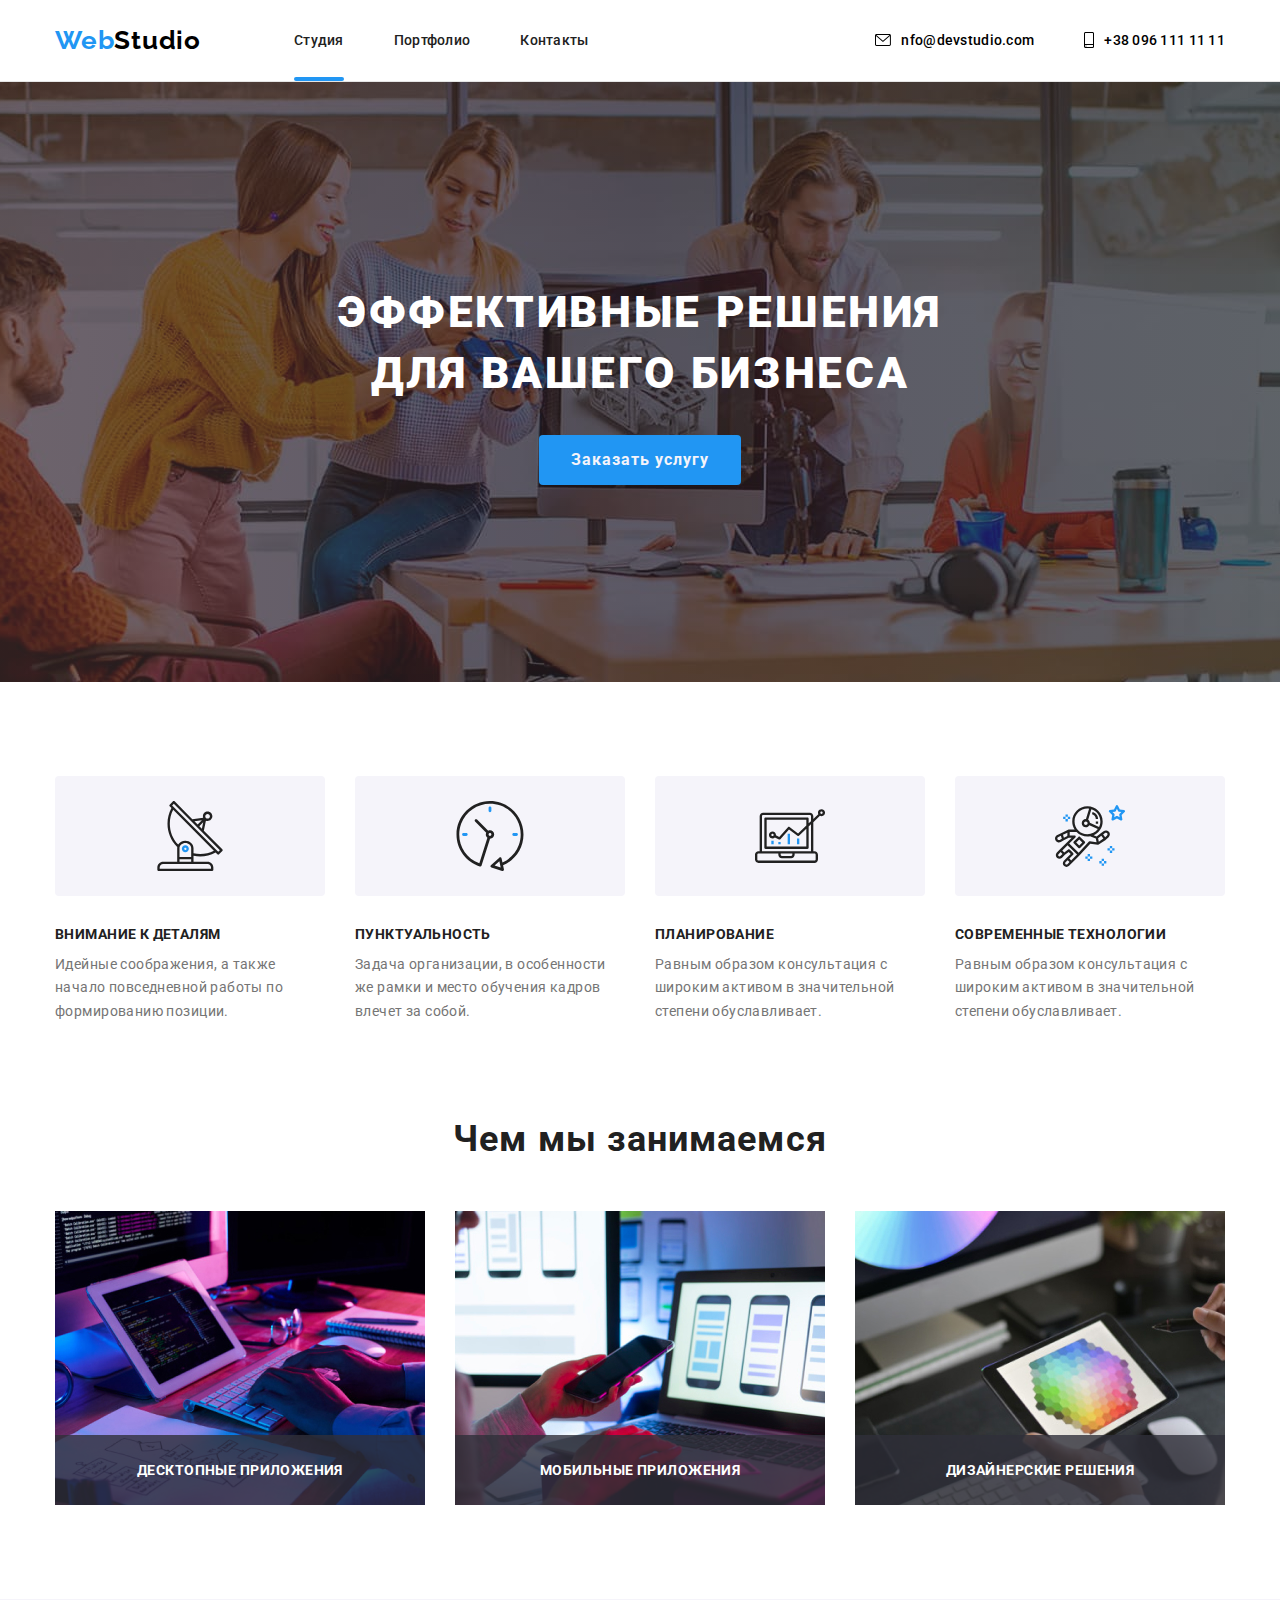
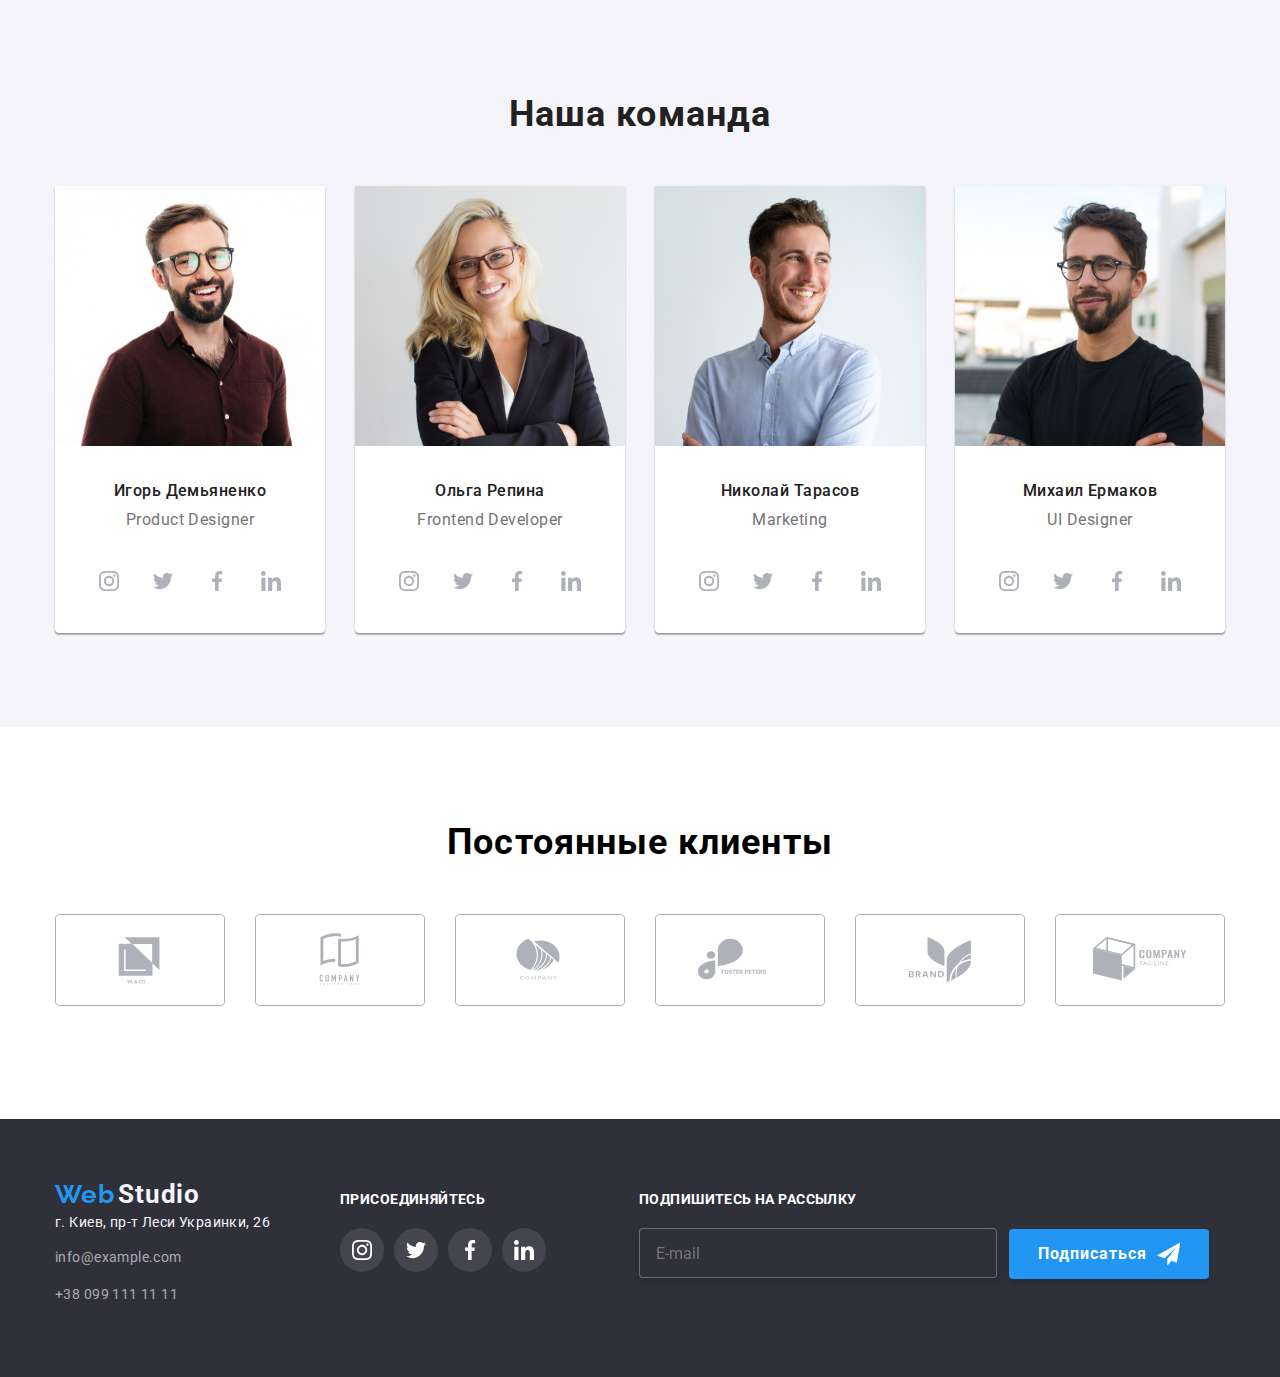
==== commit 105412ac: "fixed" ====
--- a/index.html
+++ b/index.html
@@ -18,6 +18,7 @@
     <div class="conteiner page-header_conteiner">
          <nav class="conteiner-nav">   
                  <a href="index.html" class="logo"><span class="web">Web</span>Studio</a>
+
                     <ul class="site-nav list">
                          <li class="site-nav_item">
                              <a class="site-nav_link current"  href="index.html">Студия</a>
@@ -64,7 +65,7 @@
 
        <section class="section-post">
             <div class="conteiner">
-                <ul class="section-post__list list">
+                <ul class="section-post__list">
                     
                     <li class="section-post__item">
                         <div class="section-post__conteiner">
@@ -113,7 +114,7 @@
         <div class="conteiner">
             <h2 class="section-work__caption">Чем мы занимаемся</h2>
 
-                <ul class="section-work__conteiner list">
+                <ul class="section-work__conteiner">
 
                     <div class="section-work__overlay">
                         <li class="section-work__img"><img src="img/box1.jpg" width="370" alt="Разрабатка программы">
@@ -148,7 +149,7 @@
     <section class="section-team">
         <div class="conteiner">
             <h2 class="section-team__caption">Наша команда</h2> 
-                <ul class="section-team__list  list">
+                <ul class="section-team__list">
                     <li class="section-team__subtitle">
                         <img class="section-team__picture" src="img/img5.jpg" width="270" alt="Игорь Демьяненко">
                             <h3 class="section-team__name">Игорь Демьяненко</h3>
@@ -312,7 +313,7 @@
     <section class="section-clients">
         <div class="conteiner">
             <h2 class="section-clients__caption">Постоянные клиенты</h2>
-                <ul class="section-clients__list list">
+                <ul class="section-clients__list">
 
                     <li>
                         <a href="#" class="section-clients__subtitle">
@@ -369,13 +370,14 @@
 <footer class="section-footer">
     <div class="section-footer__box conteiner">
 
-        <div class="logo-conteiner">
-            <div class="logo-web">
-                <span class="web-footer">Web</span> <span class="logo-footer">Studio</span>
+        <div class="footer-aside">
+
+            <div class="box-logo">
+                <span class="box-logo__web">Web</span> <span class="box-logo__logo">Studio</span>
             </div>
             <address> 
                 <p class="address">г. Киев, пр-т Леси Украинки, 26</p>
-                    <ul class="footer-items list">
+                    <ul class="footer-items">
                         <li class="footer-items__item">
                             <a class="footer-items__contact" href="mailto:info@example.com">info@example.com</a>
                         </li>
@@ -389,31 +391,31 @@
         <div class="footer-networks">
             <div class="footer-networks__holder">
                 <h3 class="footer-networks__title">присоединяйтесь</h3>
-                    <ul class="box list">
+                    <ul class="box">
                         <li>
-                            <a href="#"  class="box_button">
-                                <svg class="box_icon">
+                            <a href="#"  class="box__button box__button--color">
+                                <svg class="box__icon box__icon--color">
                                     <use href="./img/SVG/icons.svg#instagram"></use>
                                 </svg>  
                             </a>
                         </li>
                         <li>
-                            <a href="#"  class="box_button">
-                                <svg class="box_icon">
+                            <a href="#"  class="box__button box__button--color">
+                                <svg class="box__icon box__icon--color">
                                     <use href="./img/SVG/icons.svg#twitter"></use>
                                 </svg>  
                             </a>
                         </li>
                         <li>
-                            <a href="#"  class="box_button">
-                                <svg class="box_icon">
+                            <a href="#"  class="box__button box__button--color">
+                                <svg class="box__icon box__icon--color">
                                     <use href="./img/SVG/icons.svg#facebook"></use>
                                 </svg>  
                             </a>
                         </li>
                         <li>
-                            <a href="#"  class="box_button">
-                                <svg class="box_icon">
+                            <a href="#"  class="box__button box__button--color">
+                                <svg class="box__icon box__icon--color">
                                     <use href="./img/SVG/icons.svg#linkedin"></use>
                                 </svg>  
                             </a>
--- a/css/main.min.css
+++ b/css/main.min.css
@@ -1 +1 @@
-html{box-sizing:border-box}*,*::before,*::after{box-sizing:inherit}ol,ul,li{margin:0;padding:0}h1,h2,h3,h4,h5,h6{margin:0;padding:0}p{margin:0;padding:0}a{display:inline-block}body{font-family:"Roboto",sans-serif;background-color:#fff}.list{list-style:none}.conteiner{width:1200px;padding-left:15px;padding-right:15px;margin-left:auto;margin-right:auto}.page-header{border-bottom:1px solid #e5e5e5}.page-header_conteiner{display:flex;align-items:center}.conteiner-nav{display:flex;align-items:center}.site-nav{display:flex;margin-left:93px}.site-nav_link{display:block;padding-top:32px;padding-bottom:32px;font-style:normal;font-weight:500;font-size:14px;line-height:1.2;letter-spacing:.02em;color:#212121;text-decoration:none;transition:color 250ms cubic-bezier(0.4, 0, 0.2, 1)}.site-nav_link:hover,.site-nav_link:focus{color:#2196f3}.site-nav_item{position:relative}.site-nav_item+.site-nav_item{margin-left:50px}.current:after{position:absolute;display:block;content:" ";width:100%;height:4px;border-radius:2px;background-color:#2196f3;bottom:0;left:0}.list-contacts{display:flex;align-items:center;margin-left:auto}.list-contacts__item+.list-contacts__item{margin-left:50px}.list-contacts__register{display:flex;font-style:normal;font-weight:500;font-size:14px;line-height:1.2;letter-spacing:.02em;color:var(--secondary-text-color);text-decoration:none;align-items:center;justify-content:center;transition:color 250ms cubic-bezier(0.4, 0, 0.2, 1)}.list-contacts__register:hover,.list-contacts__register:focus{color:#2196f3}.list-contacts__mail{width:16px;height:12px;margin-right:10px;cursor:pointer;transition:fill 250ms cubic-bezier(0.4, 0, 0.2, 1)}.list-contacts__mail:hover,.list-contacts__mail:focus{fill:#2196f3}.list-contacts__item:hover .list-contacts__mail,.list-contacts__item:focus .list-contacts__mail{fill:#2196f3}.list-contacts__tell{width:10px;height:16px;margin-right:10px;cursor:pointer;transition:fill 250ms cubic-bezier(0.4, 0, 0.2, 1)}.list-contacts__tell:hover,.list-contacts__tell:focus{fill:#2196f3}.list-contacts__item:hover .list-contacts__tell,.list-contacts__item:focus .list-contacts__tell{fill:#2196f3}.section-footer{padding-top:60px;padding-bottom:60px;background-color:#2f303a}.section-footer__box{display:flex}.web-footer{font-family:"Raleway";font-style:normal;font-weight:700;font-size:26px;line-height:1.2;letter-spacing:.03em;color:#2196f3;text-decoration:none}.logo-footer{font-style:normal;font-weight:700;font-size:26px;line-height:1.2;letter-spacing:.03em;color:#f5f4fa}.logo-web{margin-bottom:20px}.logo-conteiner{display:block}.footer-networks{display:flex;margin-top:12px;margin-left:70px}.footer-networks__holder{display:block}.footer-networks__title{font-style:normal;font-weight:700;font-size:14px;line-height:1.2;letter-spacing:.03em;text-transform:uppercase;color:#fff;margin-bottom:20px;text-align:left}.footer-subscribe{display:block;width:570px;height:86px;margin-left:93px;margin-top:12px;margin-bottom:20px;padding:0}.footer-subscribe__title{font-style:normal;font-weight:700;font-size:14px;line-height:1.2;letter-spacing:.03em;text-transform:uppercase;margin-bottom:20px;color:#fff}.footer-subscribe__email{display:inline-block;width:358px;height:50px;border:1px solid rgba(255,255,255,.3);filter:drop-shadow(0px 4px 4px rgba(0, 0, 0, 0.15));border-radius:4px;background:#2f303a;margin-right:8px;padding-top:15px;padding-bottom:15px;padding-left:16px;color:rgba(255,255,255,.6)}.footer-subscribe__button{display:inline-flex;align-items:center;justify-content:center;width:200px;height:50px;padding:10px 29px;background:#2196f3;box-shadow:0px 4px 4px rgba(0,0,0,.15);border-radius:4px;border:none;cursor:pointer;margin:0}.footer-subscribe__text{display:block;font-style:normal;font-weight:700;font-size:16px;line-height:1.9;letter-spacing:.06em;color:#fff;margin-right:10px}.footer-subscribe__icon{display:block;width:24px;height:24px;-o-object-fit:cover;object-fit:cover;background-size:cover;margin:0;bottom:0}.address{font-style:normal;font-weight:400;font-size:14px;line-height:1.7;letter-spacing:.03em;color:#f5f4fa;margin-bottom:9px}.footer-items__contact{font-style:normal;font-weight:400;font-size:14px;line-height:2;letter-spacing:.03em;color:rgba(255,255,255,.6);text-decoration:none;margin-bottom:9px;transition:color 250ms cubic-bezier(0.4, 0, 0.2, 1)}.footer-items__contact:hover,.footer-items__contact:focus{color:#2196f3}.conteiner-fon{max-width:1600px;height:600px;margin-left:auto;margin-right:auto;background-image:linear-gradient(to right, rgba(85, 62, 62, 0.5), rgba(49, 40, 49, 0.5), rgba(55, 61, 55, 0.5)),url(../img/Fon.jpg);background-position:center;background-size:cover;background-repeat:no-repeat}.section-hero{text-align:center;padding-top:200px;padding-bottom:200px}.section-hero__caption{width:696px;margin-left:auto;margin-right:auto;margin-bottom:30px;font-style:normal;font-weight:900;font-size:44px;line-height:1.4;text-align:center;letter-spacing:.06em;text-transform:uppercase;color:#fff}.section-hero__button{padding:10px 32px;font-style:normal;font-weight:700;font-size:16px;line-height:1.9;align-items:center;text-align:center;letter-spacing:.06em;color:#f5f4fa;background-color:#2196f3;min-width:200px;height:50px;border-radius:4px;cursor:pointer;border:rgba(0,0,0,0)}.section-hero__button:hover,.section-hero__button:focus{color:#000;box-shadow:0px 4px 4px rgba(0,0,0,.15)}.section-post{text-align:center;padding-bottom:94px;padding-top:94px}.section-post__list{display:flex;gap:30px}.section-post__item{width:370px;text-align:left}.section-post__conteiner{width:270px;height:120px;background-repeat:no-repeat;background-position:center;background-color:#f5f4fa;border-radius:4px;margin-bottom:30px;display:flex;justify-content:center;align-items:center}.section-post__icon{width:70px;height:70px}.section-post__title{margin-bottom:10px;font-style:normal;font-weight:700;font-size:14px;line-height:1.2;letter-spacing:.03em;text-transform:uppercase;color:#212121}.section-post__text{font-style:normal;font-weight:400;font-size:14px;line-height:1.7;letter-spacing:.03em;color:#757575}.section-work{padding-bottom:94px}.section-work__caption{margin-bottom:50px;font-style:normal;font-weight:700;font-size:36px;line-height:1.2;text-align:center;letter-spacing:.03em;color:#212121}.section-work__conteiner{display:flex;gap:30px}.section-work__overlay{position:relative}.section-work__img{display:flex}.section-work__tip{display:flex;width:100%;height:70px;background:rgba(47,48,58,.8);justify-content:center;align-items:center;position:absolute;bottom:0;left:0}.section-work__text{display:block;font-style:normal;font-weight:700;font-size:14px;line-height:1.2;text-align:center;letter-spacing:.03em;text-transform:uppercase;color:#fff}.section-team{padding-bottom:94px;padding-top:94px;margin-left:auto;margin-right:auto;background-color:#f5f4fa}.section-team__caption{margin-bottom:50px;font-style:normal;font-weight:700;font-size:36px;line-height:1.2;text-align:center;letter-spacing:.03em;color:#212121}.section-team__list{display:flex;justify-content:space-between}.section-team__subtitle{border:#fff;box-shadow:0px 1px 3px rgba(0,0,0,.12),0px 1px 1px rgba(0,0,0,.14),0px 2px 1px rgba(0,0,0,.2);border-radius:0px 0px 4px 4px;background:#fff}.section-team__picture{margin-bottom:30px}.section-team__name{margin-bottom:10px;font-style:normal;font-weight:500;font-size:16px;line-height:1.2;text-align:center;letter-spacing:.03em;color:#212121}.section-team__job{margin-bottom:30px;font-family:"Roboto";font-style:normal;font-weight:400;font-size:16px;line-height:1.2;text-align:center;letter-spacing:.03em;color:#757575}.section-clients{padding-top:94px;padding-bottom:113px}.section-clients__caption{font-style:normal;font-weight:700;font-size:36px;line-height:1.2;text-align:center;letter-spacing:.03em;color:var(--primary-text-color);margin-bottom:50px}.section-clients__subtitle{display:flex;width:170px;height:92px;list-style:none;border:1px solid #afb1b8;border-radius:4px;align-items:center;cursor:pointer;justify-content:center;transition:border-color 250ms cubic-bezier(0.4, 0, 0.2, 1)}.section-clients__subtitle:hover,.section-clients__subtitle:focus{border-color:#2196f3}.section-clients__list{display:flex;gap:30px}.section-clients__logo{display:block;width:106px;height:60px;fill:#afb1b8;cursor:pointer;transition:fill 250ms cubic-bezier(0.4, 0, 0.2, 1)}.section-clients__subtitle:hover .section-clients__logo,.section-clients__subtitle:focus .section-clients__logo{fill:#2196f3}.examples{padding-top:94px;padding-bottom:94px}.button-conteiner{display:flex;justify-content:center;margin-bottom:50px}.button-conteiner .button-item+.button-item{margin-left:8px}.examples .button-bar{padding:6px 22px;min-width:73px;font-family:"Roboto";font-style:normal;font-weight:500;font-size:16px;line-height:1.6;text-align:center;letter-spacing:.03em;cursor:pointer;background-color:#f5f4fa;color:#212121;border:rgba(0,0,0,0);border-radius:4px;transition:background-color 250ms cubic-bezier(0.4, 0, 0.2, 1),color 250ms cubic-bezier(0.4, 0, 0.2, 1),box-shadow 250ms cubic-bezier(0.4, 0, 0.2, 1)}.examples .button-bar:focus,.examples .button-bar:hover{background-color:#2196f3;color:#f5f4fa;box-shadow:0 10px 10px -5px rgba(0,0,0,.3)}.examples-conteiner{display:flex;flex-wrap:wrap;gap:30px}.examples-img{display:block}.examples-border{width:370px;height:404px;border:1px solid #eee;cursor:pointer;transition:box-shadow 250ms cubic-bezier(0.4, 0, 0.2, 1)}.examples-border:hover{box-shadow:0px 1px 1px rgba(0,0,0,.12),0px 4px 4px rgba(0,0,0,.06),1px 4px 6px rgba(0,0,0,.16)}.examples-border:nth-child(n+7){margin-bottom:0px}.examples-border-img{position:relative;overflow:hidden}.examples-text-border{display:inline-flex;position:absolute;top:50%;left:50%;transform:translate(-50%, -50%)}.examples-border:hover .examples-overlay{transform:translateY(-100%)}.examples-overlay{width:100%;height:100%;background-color:rgba(33,150,243,.9);position:absolute;transition:transform 250ms cubic-bezier(0.4, 0, 0.2, 1);transform:translateY(100%)}.examples-paragraph{display:block;font-family:"Roboto";font-style:normal;font-weight:400;font-size:18px;line-height:28px;letter-spacing:.03em;color:#fff;width:322px;height:168px}.examples-table{padding:20px 24px}.examples .examples-title{margin-bottom:4px;font-style:normal;font-weight:700;font-size:18px;line-height:2;letter-spacing:.06em;color:#212121}.examples .examples-text{font-style:normal;font-weight:400;font-size:16px;line-height:1.9;letter-spacing:.03em;color:#757575}.web{font-family:"Raleway";font-style:normal;font-weight:700;font-size:26px;line-height:1.2;letter-spacing:.03em;color:var(--accent-color);text-decoration:none}.logo{font-family:"Raleway";font-style:normal;font-weight:700;font-size:26px;line-height:1.2;letter-spacing:.03em;color:var(--logo-color);text-decoration:none;transition:color 250ms cubic-bezier(0.4, 0, 0.2, 1)}.logo:hover,.logo:focus{color:var(--accent-color)}.backdrop{position:fixed;top:0;left:0;width:100%;height:100%;background-color:rgba(0,0,0,.2);opacity:1;transition:opacity 250ms cubic-bezier(0.4, 0, 0.2, 1)}.backdrop.is-hidden{opacity:0;transition:opacity 250ms cubic-bezier(0.4, 0, 0.2, 1);pointer-events:none}.modal{position:absolute;display:block;width:528px;height:581px;background-color:#fff;top:50%;left:50%;transform:translate(-50%, -50%);margin:0;padding:0}.modal-box{display:block;margin:0;width:448px;margin-left:40px;margin-bottom:20px}.modal-box-list{list-style-type:none;margin-bottom:20px}.modal-box-item{margin-bottom:10px;display:flex;flex-direction:column}.modal-box-item:last-child{margin-bottom:0}.modal-box-united{position:relative}.modal-box-text{font-style:normal;font-weight:400;font-size:12px;line-height:1.2;letter-spacing:.01em;margin-bottom:4px;color:#757575}.comment-box{resize:none;height:120px;cursor:pointer;padding:12px 16px;border:1px solid rgba(33,33,33,.2);border-radius:4px}.comment-box:hover{border-color:#2196f3}.modal-box-button{display:block;width:200px;height:50px;background:#2196f3;box-shadow:0px 4px 4px rgba(0,0,0,.15);border-radius:4px;border:none;margin-left:124px;margin-top:30px;cursor:pointer;font-style:normal;font-weight:700;font-size:16px;line-height:1.9;align-items:center;text-align:center;letter-spacing:.06em;color:#fff}.modal-box-border{border:1px solid rgba(33,33,33,.2);border-radius:4px;width:448px;height:40px;cursor:pointer;padding-left:42px;padding-top:12px;padding-bottom:12px;transition:border 250ms cubic-bezier(0.4, 0, 0.2, 1),border-radius 250ms cubic-bezier(0.4, 0, 0.2, 1)}.modal-box-border:hover{border:1px solid #2196f3;border-radius:4px}.checkbox-markup{position:relative}.checkbox-input{position:absolute;width:1px;height:1px;margin:-1px;border:0;padding:0;white-space:nowrap;-webkit-clip-path:inset(100%);clip-path:inset(100%);clip:rect(0 0 0 0);overflow:hidden}.checkbox-icon{display:inline-block;position:absolute;width:16px;height:15px;border:2px solid #000;border-radius:2px;background-color:#fff;fill:#fff;background-size:contain;padding:0;top:0;left:13px;transform:translateY(30%);transition:background-color 250ms cubic-bezier(0.4, 0, 0.2, 1),fill 250ms cubic-bezier(0.4, 0, 0.2, 1),border 250ms cubic-bezier(0.4, 0, 0.2, 1),background-origin 250ms cubic-bezier(0.4, 0, 0.2, 1)}.checkbox-input:checked+.checkbox-icon{background-color:#2196f3;fill:#fff;background-origin:border-box;border:#2196f3}.modal-text{font-style:normal;font-weight:700;font-size:20px;line-height:1.2;text-align:center;letter-spacing:.03em;color:#212121;margin-bottom:12px}.checkbox-text{font-style:normal;font-weight:400;font-size:14px;line-height:1.7;letter-spacing:.03em;color:#757575;margin-left:36px;cursor:pointer}.checkbox-input-text{font-style:normal;font-weight:400;font-size:14px;line-height:1.7;letter-spacing:.03em;-webkit-text-decoration-line:underline;text-decoration-line:underline;color:#2196f3}.modal-box-icons{position:absolute;top:50%;left:12px;transform:translateY(-50%);width:18px;height:18px;background-size:cover;cursor:pointer;fill:#000;transition:fill 250ms cubic-bezier(0.4, 0, 0.2, 1)}.modal-box-border:hover+.modal-box-icons,.modal-box-border:focus+.modal-box-icons{fill:#2196f3}.close{display:flex;padding:0;width:30px;height:30px;justify-content:center;align-items:center;border-radius:45px;background-color:#fff;margin-top:8px;margin-left:490px;border:1px solid rgba(0,0,0,.1)}.close-img{display:block;background-size:cover;-o-object-fit:cover;object-fit:cover;fill:#000;cursor:pointer;width:30px;height:30px}.close-img:hover{fill:#2196f3}.box{display:flex;width:206px;height:44px;list-style:none;margin-left:auto;margin-right:auto;margin-bottom:30px;justify-content:space-between}.box_button{border:none;width:44px;height:44px;padding:12px;background-color:#fff;border-radius:120px;cursor:pointer;transition:background-color 250ms cubic-bezier(0.4, 0, 0.2, 1)}.box_button:hover,.box_button:focus{background-color:#2196f3}.box_icon{width:20px;height:20px;cursor:pointer;fill:#afb1b8;transition:fill 250ms cubic-bezier(0.4, 0, 0.2, 1)}.box_icon:hover,.box_icon:focus{fill:#fff}.box_button:hover .box_icon,.box_button:focus .box_icon{fill:#fff}/*# sourceMappingURL=main.min.css.map */+html{box-sizing:border-box}*,*::before,*::after{box-sizing:inherit}ol,ul,li{margin:0;padding:0}h1,h2,h3,h4,h5,h6{margin:0;padding:0}p{margin:0;padding:0}a{display:inline-block}body{font-family:"Roboto",sans-serif;background-color:#fff}.conteiner{width:1200px;padding-left:15px;padding-right:15px;margin-left:auto;margin-right:auto}.web{font-family:"Raleway";font-style:normal;font-weight:700;font-size:26px;line-height:1.2;letter-spacing:.03em;color:#2196f3;text-decoration:none}.logo{font-family:"Raleway";font-style:normal;font-weight:700;font-size:26px;line-height:1.2;letter-spacing:.03em;color:#000;text-decoration:none;transition:color 250ms cubic-bezier(0.4, 0, 0.2, 1)}.logo:hover,.logo:focus{color:#2196f3}.examples-conteiner,.button-conteiner,.section-clients__list,.section-team__list,.section-post__item,.footer-items,.list-contacts,.site-nav{list-style:none}.page-header{border-bottom:1px solid #e5e5e5}.page-header_conteiner{display:flex;align-items:center}.conteiner-nav{display:flex;align-items:center}.site-nav{display:flex;margin-left:93px}.site-nav_link{display:block;padding-top:32px;padding-bottom:32px;font-style:normal;font-weight:500;font-size:14px;line-height:1.2;letter-spacing:.02em;color:#212121;text-decoration:none;transition:color 250ms cubic-bezier(0.4, 0, 0.2, 1)}.site-nav_link:hover,.site-nav_link:focus{color:#2196f3}.site-nav_item{position:relative}.site-nav_item+.site-nav_item{margin-left:50px}.current:after{position:absolute;display:block;content:" ";width:100%;height:4px;border-radius:2px;background-color:#2196f3;bottom:0;left:0}.list-contacts{display:flex;align-items:center;margin-left:auto}.list-contacts__item+.list-contacts__item{margin-left:50px}.list-contacts__register{display:flex;font-style:normal;font-weight:500;font-size:14px;line-height:1.2;letter-spacing:.02em;color:var(--secondary-text-color);text-decoration:none;align-items:center;justify-content:center;transition:color 250ms cubic-bezier(0.4, 0, 0.2, 1)}.list-contacts__register:hover,.list-contacts__register:focus{color:#2196f3}.list-contacts__mail{width:16px;height:12px;margin-right:10px;cursor:pointer;transition:fill 250ms cubic-bezier(0.4, 0, 0.2, 1)}.list-contacts__mail:hover,.list-contacts__mail:focus{fill:#2196f3}.list-contacts__item:hover .list-contacts__mail,.list-contacts__item:focus .list-contacts__mail{fill:#2196f3}.list-contacts__tell{width:10px;height:16px;margin-right:10px;cursor:pointer;transition:fill 250ms cubic-bezier(0.4, 0, 0.2, 1)}.list-contacts__tell:hover,.list-contacts__tell:focus{fill:#2196f3}.list-contacts__item:hover .list-contacts__tell,.list-contacts__item:focus .list-contacts__tell{fill:#2196f3}.section-footer{padding-top:60px;padding-bottom:60px;background-color:#2f303a}.section-footer__box{display:flex}.footer-aside{display:block}.box{margin-bottom:20px}.box-logo__web{font-family:"Raleway";font-style:normal;font-weight:700;font-size:26px;line-height:1.2;letter-spacing:.03em;color:#2196f3;text-decoration:none}.box-logo__logo{font-style:normal;font-weight:700;font-size:26px;line-height:1.2;letter-spacing:.03em;color:#f5f4fa}.footer-networks{display:flex;margin-top:12px;margin-left:70px}.footer-networks__holder{display:block}.footer-networks__title{font-style:normal;font-weight:700;font-size:14px;line-height:1.2;letter-spacing:.03em;text-transform:uppercase;color:#fff;margin-bottom:20px;text-align:left}.box{display:flex;width:206px;height:44px;list-style:none;margin-left:auto;margin-right:auto;margin-bottom:30px;justify-content:space-between}.box__button{border:none;width:44px;height:44px;padding:12px;background-color:#fff;border-radius:120px;cursor:pointer;transition:background-color 250ms cubic-bezier(0.4, 0, 0.2, 1)}.box__button:hover,.box__button:focus{background-color:#2196f3}.box__button--color{background-color:rgba(255,255,255,.1)}.box__icon{width:20px;height:20px;cursor:pointer;fill:#afb1b8;transition:fill 250ms cubic-bezier(0.4, 0, 0.2, 1)}.box__icon:hover,.box__icon:focus{fill:#fff}.box__button:hover .box__icon,.box__button:focus .box__icon{fill:#fff}.box__icon--color{fill:#fff}.footer-subscribe{display:block;width:570px;height:86px;margin-left:93px;margin-top:12px;margin-bottom:20px;padding:0}.footer-subscribe__title{font-style:normal;font-weight:700;font-size:14px;line-height:1.2;letter-spacing:.03em;text-transform:uppercase;margin-bottom:20px;color:#fff}.footer-subscribe__email{display:inline-block;width:358px;height:50px;border:1px solid rgba(255,255,255,.3);filter:drop-shadow(0px 4px 4px rgba(0, 0, 0, 0.15));border-radius:4px;background:#2f303a;margin-right:8px;padding-top:15px;padding-bottom:15px;padding-left:16px;color:rgba(255,255,255,.6)}.footer-subscribe__button{display:inline-flex;align-items:center;justify-content:center;width:200px;height:50px;padding:10px 29px;background:#2196f3;box-shadow:0px 4px 4px rgba(0,0,0,.15);border-radius:4px;border:none;cursor:pointer;margin:0}.footer-subscribe__text{display:block;font-style:normal;font-weight:700;font-size:16px;line-height:1.9;letter-spacing:.06em;color:#fff;margin-right:10px}.footer-subscribe__icon{display:block;width:24px;height:24px;-o-object-fit:cover;object-fit:cover;background-size:cover;margin:0;bottom:0}.address{font-style:normal;font-weight:400;font-size:14px;line-height:1.7;letter-spacing:.03em;color:#f5f4fa;margin-bottom:9px}.footer-items__contact{font-style:normal;font-weight:400;font-size:14px;line-height:2;letter-spacing:.03em;color:rgba(255,255,255,.6);text-decoration:none;margin-bottom:9px;transition:color 250ms cubic-bezier(0.4, 0, 0.2, 1)}.footer-items__contact:hover,.footer-items__contact:focus{color:#2196f3}.conteiner-fon{max-width:1600px;height:600px;margin-left:auto;margin-right:auto;background-image:linear-gradient(to right, rgba(85, 62, 62, 0.5), rgba(49, 40, 49, 0.5), rgba(55, 61, 55, 0.5)),url(../img/Fon.jpg);background-position:center;background-size:cover;background-repeat:no-repeat}.section-hero{text-align:center;padding-top:200px;padding-bottom:200px}.section-hero__caption{width:696px;margin-left:auto;margin-right:auto;margin-bottom:30px;font-style:normal;font-weight:900;font-size:44px;line-height:1.4;text-align:center;letter-spacing:.06em;text-transform:uppercase;color:#fff}.section-hero__button{padding:10px 32px;font-style:normal;font-weight:700;font-size:16px;line-height:1.9;align-items:center;text-align:center;letter-spacing:.06em;color:#f5f4fa;background-color:#2196f3;min-width:200px;height:50px;border-radius:4px;cursor:pointer;border:rgba(0,0,0,0)}.section-hero__button:hover,.section-hero__button:focus{color:#000;box-shadow:0px 4px 4px rgba(0,0,0,.15)}.section-post{text-align:center;padding-bottom:94px;padding-top:94px}.section-post__list{display:flex;gap:30px}.section-post__item{width:370px;text-align:left}.section-post__conteiner{width:270px;height:120px;background-repeat:no-repeat;background-position:center;background-color:#f5f4fa;border-radius:4px;margin-bottom:30px;display:flex;justify-content:center;align-items:center}.section-post__icon{width:70px;height:70px}.section-post__title{margin-bottom:10px;font-style:normal;font-weight:700;font-size:14px;line-height:1.2;letter-spacing:.03em;text-transform:uppercase;color:#212121}.section-post__text{font-style:normal;font-weight:400;font-size:14px;line-height:1.7;letter-spacing:.03em;color:#757575}.section-work{padding-bottom:94px}.section-work__caption{margin-bottom:50px;font-style:normal;font-weight:700;font-size:36px;line-height:1.2;text-align:center;letter-spacing:.03em;color:#212121}.section-work__conteiner{display:flex;gap:30px}.section-work__overlay{position:relative}.section-work__img{display:flex}.section-work__tip{display:flex;width:100%;height:70px;background:rgba(47,48,58,.8);justify-content:center;align-items:center;position:absolute;bottom:0;left:0}.section-work__text{display:block;font-style:normal;font-weight:700;font-size:14px;line-height:1.2;text-align:center;letter-spacing:.03em;text-transform:uppercase;color:#fff}.section-team{padding-bottom:94px;padding-top:94px;margin-left:auto;margin-right:auto;background-color:#f5f4fa}.section-team__caption{margin-bottom:50px;font-style:normal;font-weight:700;font-size:36px;line-height:1.2;text-align:center;letter-spacing:.03em;color:#212121}.section-team__list{display:flex;justify-content:space-between}.section-team__subtitle{border:#fff;box-shadow:0px 1px 3px rgba(0,0,0,.12),0px 1px 1px rgba(0,0,0,.14),0px 2px 1px rgba(0,0,0,.2);border-radius:0px 0px 4px 4px;background:#fff}.section-team__picture{margin-bottom:30px}.section-team__name{margin-bottom:10px;font-style:normal;font-weight:500;font-size:16px;line-height:1.2;text-align:center;letter-spacing:.03em;color:#212121}.section-team__job{margin-bottom:30px;font-family:"Roboto";font-style:normal;font-weight:400;font-size:16px;line-height:1.2;text-align:center;letter-spacing:.03em;color:#757575}.section-clients{padding-top:94px;padding-bottom:113px}.section-clients__caption{font-style:normal;font-weight:700;font-size:36px;line-height:1.2;text-align:center;letter-spacing:.03em;color:var(--primary-text-color);margin-bottom:50px}.section-clients__subtitle{display:flex;width:170px;height:92px;list-style:none;border:1px solid #afb1b8;border-radius:4px;align-items:center;cursor:pointer;justify-content:center;transition:border-color 250ms cubic-bezier(0.4, 0, 0.2, 1)}.section-clients__subtitle:hover,.section-clients__subtitle:focus{border-color:#2196f3}.section-clients__list{display:flex;gap:30px}.section-clients__logo{display:block;width:106px;height:60px;fill:#afb1b8;cursor:pointer;transition:fill 250ms cubic-bezier(0.4, 0, 0.2, 1)}.section-clients__subtitle:hover .section-clients__logo,.section-clients__subtitle:focus .section-clients__logo{fill:#2196f3}.section-examples{padding-top:94px;padding-bottom:94px}.button-conteiner{display:flex;justify-content:center;margin-bottom:50px}.button-conteiner__item+.button-conteiner__item{margin-left:8px}.button-conteiner__bar{padding:6px 22px;min-width:73px;font-family:"Roboto";font-style:normal;font-weight:500;font-size:16px;line-height:1.6;text-align:center;letter-spacing:.03em;cursor:pointer;background-color:#f5f4fa;color:#212121;border:rgba(0,0,0,0);border-radius:4px;transition:background-color 250ms cubic-bezier(0.4, 0, 0.2, 1),color 250ms cubic-bezier(0.4, 0, 0.2, 1),box-shadow 250ms cubic-bezier(0.4, 0, 0.2, 1)}.button-conteiner__bar:focus,.button-conteiner__bar:hover{background-color:#2196f3;color:#f5f4fa;box-shadow:0 10px 10px -5px rgba(0,0,0,.3)}.examples-conteiner{display:flex;flex-wrap:wrap;gap:30px}.examples-conteiner__border{width:370px;height:404px;border:1px solid #eee;cursor:pointer;transition:box-shadow 250ms cubic-bezier(0.4, 0, 0.2, 1)}.examples-conteiner__border:nth-child(n+7){margin-bottom:0px}.examples-conteiner__border:hover{box-shadow:0px 1px 1px rgba(0,0,0,.12),0px 4px 4px rgba(0,0,0,.06),1px 4px 6px rgba(0,0,0,.16)}.examples-conteiner__img{position:relative;overflow:hidden}.examples-conteiner__picture{display:block}.examples-conteiner__overlay{width:100%;height:100%;background-color:rgba(33,150,243,.9);position:absolute;transition:transform 250ms cubic-bezier(0.4, 0, 0.2, 1);transform:translateY(100%)}.examples-conteiner__border:hover .examples-conteiner__overlay{transform:translateY(-100%)}.examples-conteiner__item{display:inline-flex;position:absolute;top:50%;left:50%;transform:translate(-50%, -50%)}.examples-conteiner__paragraph{display:block;font-family:"Roboto";font-style:normal;font-weight:400;font-size:18px;line-height:28px;letter-spacing:.03em;color:#fff;width:322px;height:168px}.examples-table{padding:20px 24px}.examples-table__title{margin-bottom:4px;font-style:normal;font-weight:700;font-size:18px;line-height:2;letter-spacing:.06em;color:#212121}.examples-table__text{font-style:normal;font-weight:400;font-size:16px;line-height:1.9;letter-spacing:.03em;color:#757575}.backdrop{position:fixed;top:0;left:0;width:100%;height:100%;background-color:rgba(0,0,0,.2);opacity:1;transition:opacity 250ms cubic-bezier(0.4, 0, 0.2, 1)}.backdrop.is-hidden{opacity:0;transition:opacity 250ms cubic-bezier(0.4, 0, 0.2, 1);pointer-events:none}.modal{position:absolute;display:block;width:528px;height:581px;background-color:#fff;top:50%;left:50%;transform:translate(-50%, -50%);margin:0;padding:0}.modal-box{display:block;margin:0;width:448px;margin-left:40px;margin-bottom:20px}.modal-box-list{list-style-type:none;margin-bottom:20px}.modal-box-item{margin-bottom:10px;display:flex;flex-direction:column}.modal-box-item:last-child{margin-bottom:0}.modal-box-united{position:relative}.modal-box-text{font-style:normal;font-weight:400;font-size:12px;line-height:1.2;letter-spacing:.01em;margin-bottom:4px;color:#757575}.comment-box{resize:none;height:120px;cursor:pointer;padding:12px 16px;border:1px solid rgba(33,33,33,.2);border-radius:4px}.comment-box:hover{border-color:#2196f3}.modal-box-button{display:block;width:200px;height:50px;background:#2196f3;box-shadow:0px 4px 4px rgba(0,0,0,.15);border-radius:4px;border:none;margin-left:124px;margin-top:30px;cursor:pointer;font-style:normal;font-weight:700;font-size:16px;line-height:1.9;align-items:center;text-align:center;letter-spacing:.06em;color:#fff}.modal-box-border{border:1px solid rgba(33,33,33,.2);border-radius:4px;width:448px;height:40px;cursor:pointer;padding-left:42px;padding-top:12px;padding-bottom:12px;transition:border 250ms cubic-bezier(0.4, 0, 0.2, 1),border-radius 250ms cubic-bezier(0.4, 0, 0.2, 1)}.modal-box-border:hover{border:1px solid #2196f3;border-radius:4px}.checkbox-markup{position:relative}.checkbox-input{position:absolute;width:1px;height:1px;margin:-1px;border:0;padding:0;white-space:nowrap;-webkit-clip-path:inset(100%);clip-path:inset(100%);clip:rect(0 0 0 0);overflow:hidden}.checkbox-icon{display:inline-block;position:absolute;width:16px;height:15px;border:2px solid #000;border-radius:2px;background-color:#fff;fill:#fff;background-size:contain;padding:0;top:0;left:13px;transform:translateY(30%);transition:background-color 250ms cubic-bezier(0.4, 0, 0.2, 1),fill 250ms cubic-bezier(0.4, 0, 0.2, 1),border 250ms cubic-bezier(0.4, 0, 0.2, 1),background-origin 250ms cubic-bezier(0.4, 0, 0.2, 1)}.checkbox-input:checked+.checkbox-icon{background-color:#2196f3;fill:#fff;background-origin:border-box;border:#2196f3}.modal-text{font-style:normal;font-weight:700;font-size:20px;line-height:1.2;text-align:center;letter-spacing:.03em;color:#212121;margin-bottom:12px}.checkbox-text{font-style:normal;font-weight:400;font-size:14px;line-height:1.7;letter-spacing:.03em;color:#757575;margin-left:36px;cursor:pointer}.checkbox-input-text{font-style:normal;font-weight:400;font-size:14px;line-height:1.7;letter-spacing:.03em;-webkit-text-decoration-line:underline;text-decoration-line:underline;color:#2196f3}.modal-box-icons{position:absolute;top:50%;left:12px;transform:translateY(-50%);width:18px;height:18px;background-size:cover;cursor:pointer;fill:#000;transition:fill 250ms cubic-bezier(0.4, 0, 0.2, 1)}.modal-box-border:hover+.modal-box-icons,.modal-box-border:focus+.modal-box-icons{fill:#2196f3}.close{display:flex;padding:0;width:30px;height:30px;justify-content:center;align-items:center;border-radius:45px;background-color:#fff;margin-top:8px;margin-left:490px;border:1px solid rgba(0,0,0,.1)}.close-img{display:block;background-size:cover;-o-object-fit:cover;object-fit:cover;fill:#000;cursor:pointer;width:30px;height:30px}.close-img:hover{fill:#2196f3}.box{display:flex;width:206px;height:44px;list-style:none;margin-left:auto;margin-right:auto;margin-bottom:30px;justify-content:space-between}.box_button{border:none;width:44px;height:44px;padding:12px;background-color:#fff;border-radius:120px;cursor:pointer;transition:background-color 250ms cubic-bezier(0.4, 0, 0.2, 1)}.box_button:hover,.box_button:focus{background-color:#2196f3}.box_icon{width:20px;height:20px;cursor:pointer;fill:#afb1b8;transition:fill 250ms cubic-bezier(0.4, 0, 0.2, 1)}.box_icon:hover,.box_icon:focus{fill:#fff}.box_button:hover .box_icon,.box_button:focus .box_icon{fill:#fff}/*# sourceMappingURL=main.min.css.map */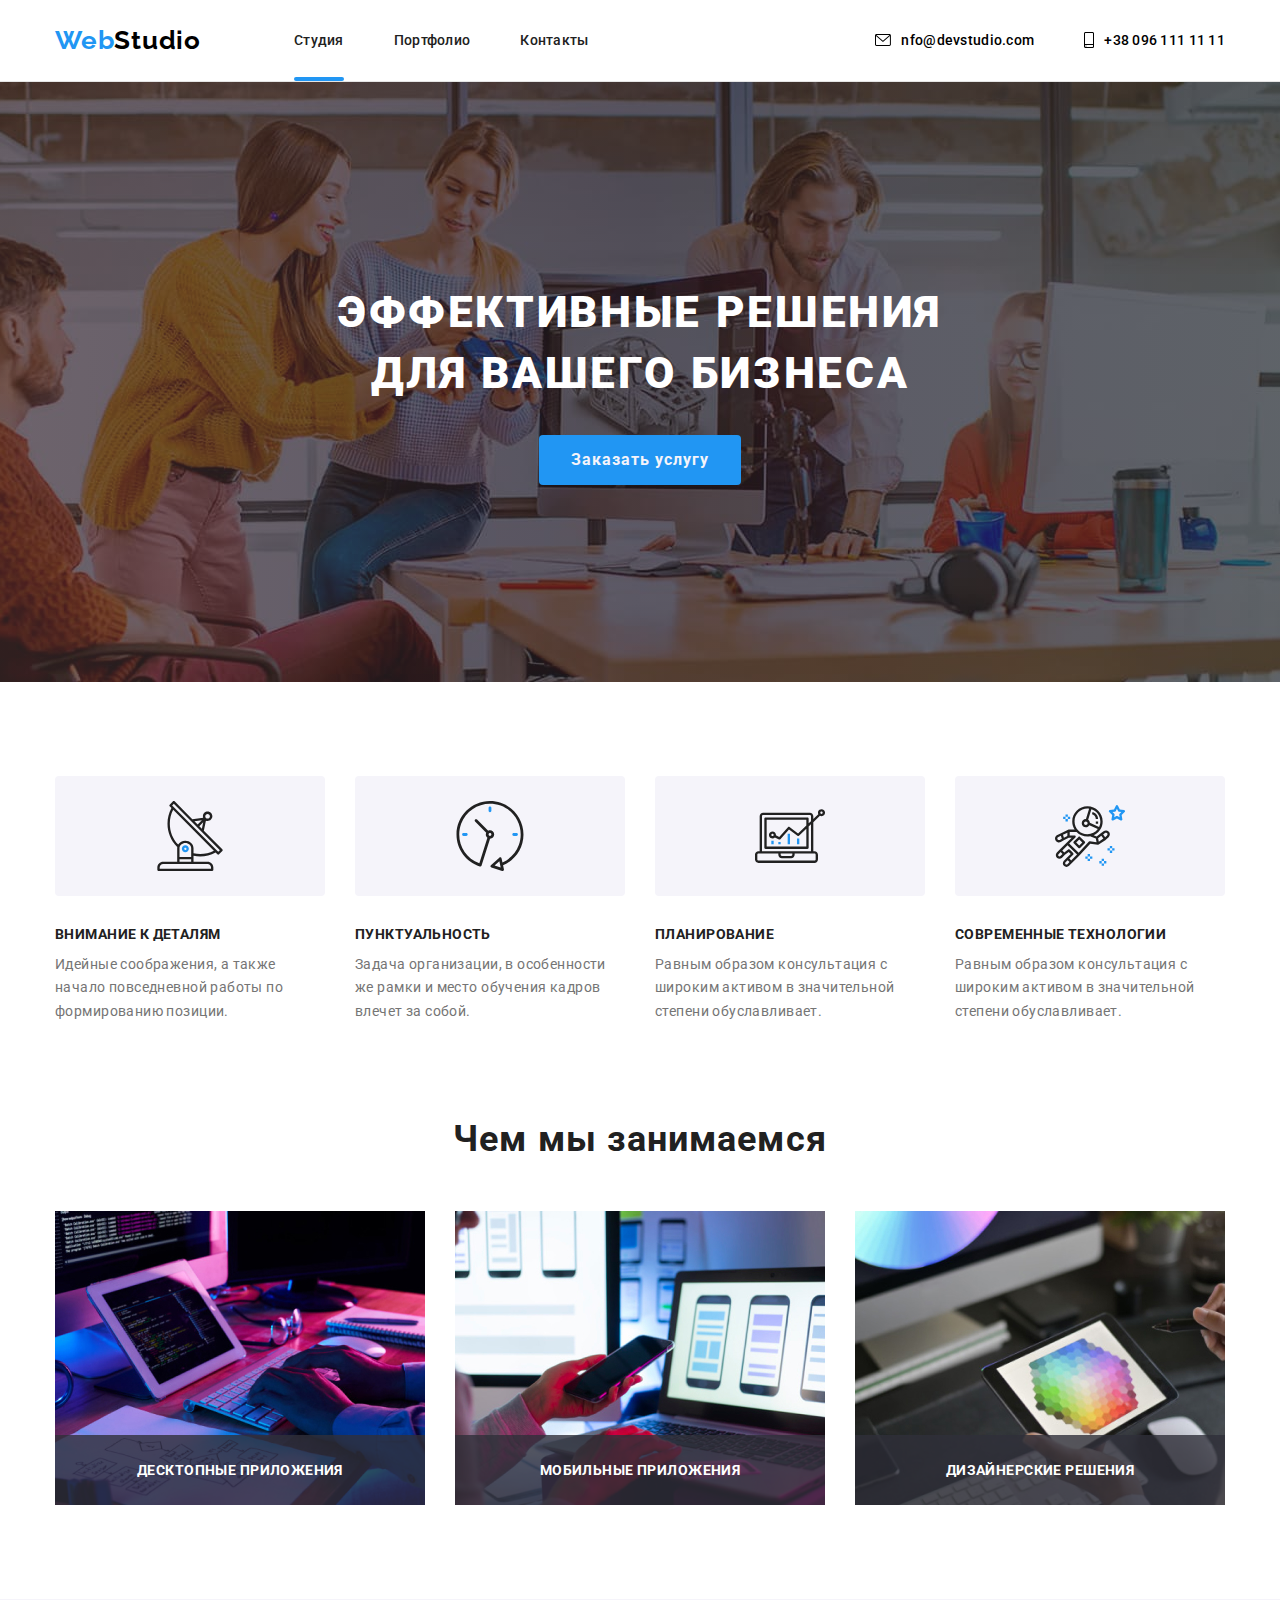
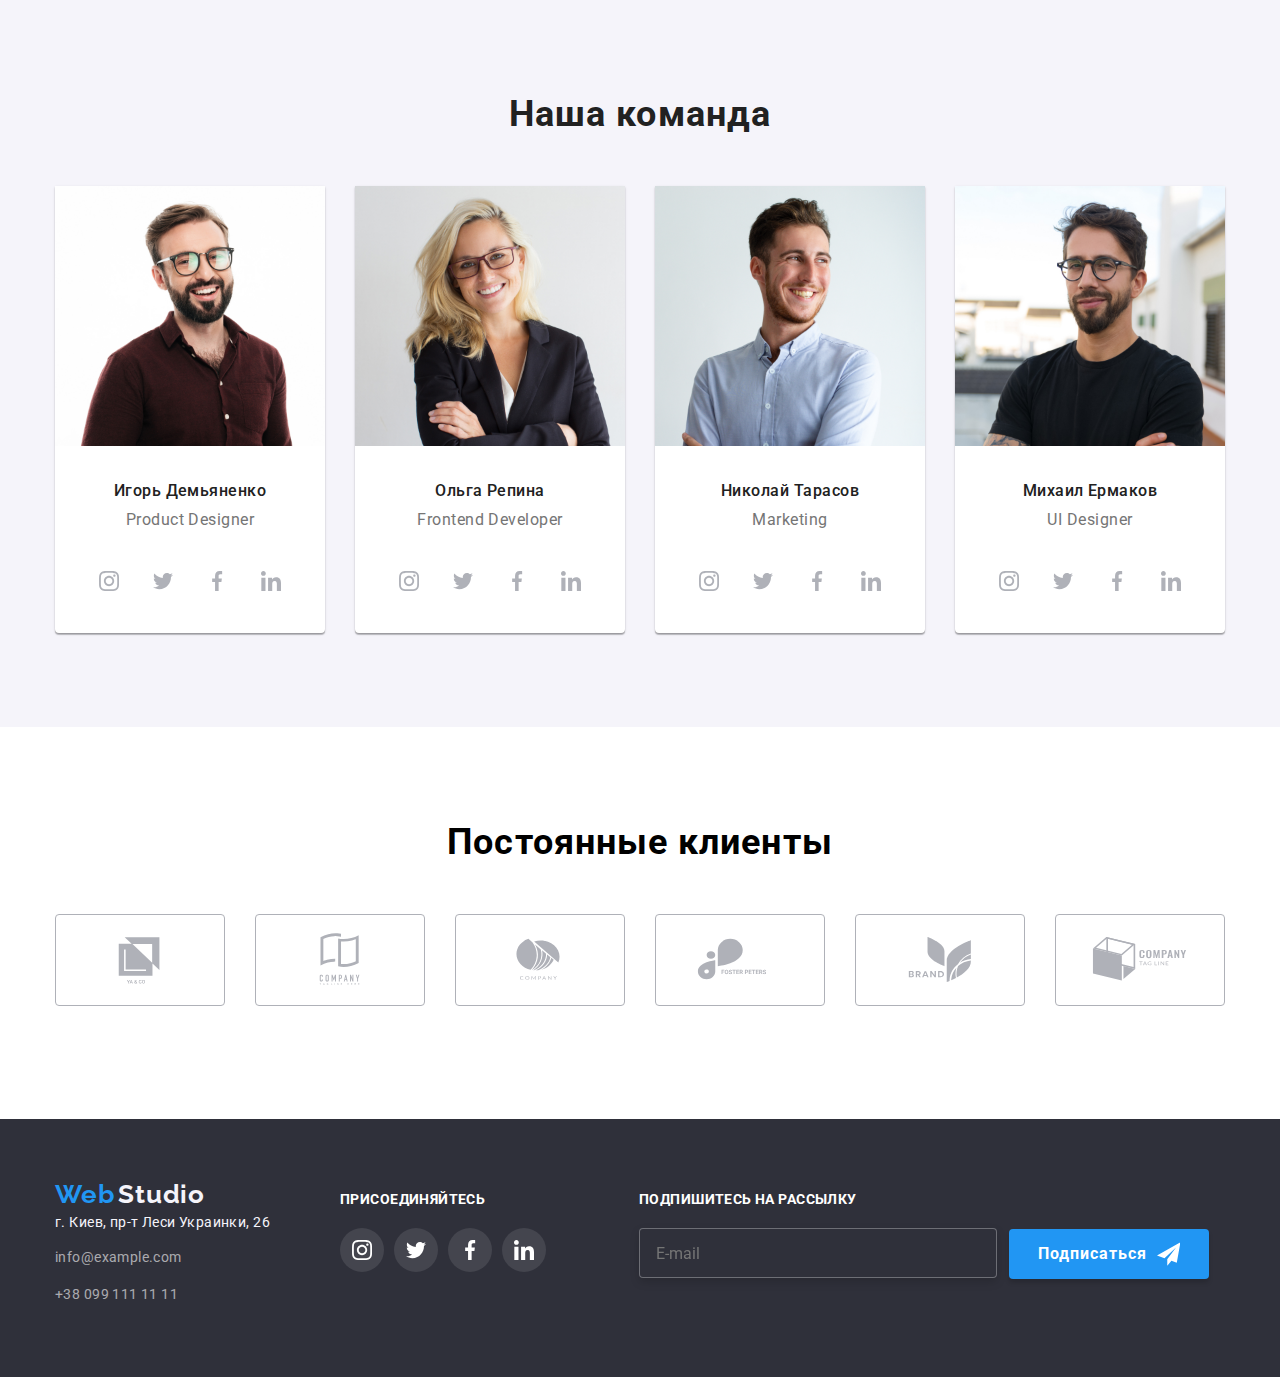
==== commit 4df27a3e: "fixed" ====
--- a/index.html
+++ b/index.html
@@ -17,7 +17,7 @@
 <header class="page-header">
     <div class="conteiner page-header_conteiner">
          <nav class="conteiner-nav">   
-                 <a href="index.html" class="logo"><span class="web">Web</span>Studio</a>
+                 <a href="index.html" class="logo logo--accent"><span class="web web--accent">Web</span>Studio</a>
 
                     <ul class="site-nav list">
                          <li class="site-nav_item">
@@ -317,7 +317,7 @@
 
                     <li>
                         <a href="#" class="section-clients__subtitle">
-                            <svg class="section-clients__logo">
+                            <svg class="section-clients__logo ">
                                 <use href="./img/SVG/icons.svg#Logo"></use>
                             </svg>  
                         </a>
@@ -373,7 +373,7 @@
         <div class="footer-aside">
 
             <div class="box-logo">
-                <span class="box-logo__web">Web</span> <span class="box-logo__logo">Studio</span>
+                <span class="web web--color">Web</span> <span class="logo logo--color">Studio</span>
             </div>
             <address> 
                 <p class="address">г. Киев, пр-т Леси Украинки, 26</p>
--- a/css/main.min.css
+++ b/css/main.min.css
@@ -1 +1 @@
-html{box-sizing:border-box}*,*::before,*::after{box-sizing:inherit}ol,ul,li{margin:0;padding:0}h1,h2,h3,h4,h5,h6{margin:0;padding:0}p{margin:0;padding:0}a{display:inline-block}body{font-family:"Roboto",sans-serif;background-color:#fff}.conteiner{width:1200px;padding-left:15px;padding-right:15px;margin-left:auto;margin-right:auto}.web{font-family:"Raleway";font-style:normal;font-weight:700;font-size:26px;line-height:1.2;letter-spacing:.03em;color:#2196f3;text-decoration:none}.logo{font-family:"Raleway";font-style:normal;font-weight:700;font-size:26px;line-height:1.2;letter-spacing:.03em;color:#000;text-decoration:none;transition:color 250ms cubic-bezier(0.4, 0, 0.2, 1)}.logo:hover,.logo:focus{color:#2196f3}.examples-conteiner,.button-conteiner,.section-clients__list,.section-team__list,.section-post__item,.footer-items,.list-contacts,.site-nav{list-style:none}.page-header{border-bottom:1px solid #e5e5e5}.page-header_conteiner{display:flex;align-items:center}.conteiner-nav{display:flex;align-items:center}.site-nav{display:flex;margin-left:93px}.site-nav_link{display:block;padding-top:32px;padding-bottom:32px;font-style:normal;font-weight:500;font-size:14px;line-height:1.2;letter-spacing:.02em;color:#212121;text-decoration:none;transition:color 250ms cubic-bezier(0.4, 0, 0.2, 1)}.site-nav_link:hover,.site-nav_link:focus{color:#2196f3}.site-nav_item{position:relative}.site-nav_item+.site-nav_item{margin-left:50px}.current:after{position:absolute;display:block;content:" ";width:100%;height:4px;border-radius:2px;background-color:#2196f3;bottom:0;left:0}.list-contacts{display:flex;align-items:center;margin-left:auto}.list-contacts__item+.list-contacts__item{margin-left:50px}.list-contacts__register{display:flex;font-style:normal;font-weight:500;font-size:14px;line-height:1.2;letter-spacing:.02em;color:var(--secondary-text-color);text-decoration:none;align-items:center;justify-content:center;transition:color 250ms cubic-bezier(0.4, 0, 0.2, 1)}.list-contacts__register:hover,.list-contacts__register:focus{color:#2196f3}.list-contacts__mail{width:16px;height:12px;margin-right:10px;cursor:pointer;transition:fill 250ms cubic-bezier(0.4, 0, 0.2, 1)}.list-contacts__mail:hover,.list-contacts__mail:focus{fill:#2196f3}.list-contacts__item:hover .list-contacts__mail,.list-contacts__item:focus .list-contacts__mail{fill:#2196f3}.list-contacts__tell{width:10px;height:16px;margin-right:10px;cursor:pointer;transition:fill 250ms cubic-bezier(0.4, 0, 0.2, 1)}.list-contacts__tell:hover,.list-contacts__tell:focus{fill:#2196f3}.list-contacts__item:hover .list-contacts__tell,.list-contacts__item:focus .list-contacts__tell{fill:#2196f3}.section-footer{padding-top:60px;padding-bottom:60px;background-color:#2f303a}.section-footer__box{display:flex}.footer-aside{display:block}.box{margin-bottom:20px}.box-logo__web{font-family:"Raleway";font-style:normal;font-weight:700;font-size:26px;line-height:1.2;letter-spacing:.03em;color:#2196f3;text-decoration:none}.box-logo__logo{font-style:normal;font-weight:700;font-size:26px;line-height:1.2;letter-spacing:.03em;color:#f5f4fa}.footer-networks{display:flex;margin-top:12px;margin-left:70px}.footer-networks__holder{display:block}.footer-networks__title{font-style:normal;font-weight:700;font-size:14px;line-height:1.2;letter-spacing:.03em;text-transform:uppercase;color:#fff;margin-bottom:20px;text-align:left}.box{display:flex;width:206px;height:44px;list-style:none;margin-left:auto;margin-right:auto;margin-bottom:30px;justify-content:space-between}.box__button{border:none;width:44px;height:44px;padding:12px;background-color:#fff;border-radius:120px;cursor:pointer;transition:background-color 250ms cubic-bezier(0.4, 0, 0.2, 1)}.box__button:hover,.box__button:focus{background-color:#2196f3}.box__button--color{background-color:rgba(255,255,255,.1)}.box__icon{width:20px;height:20px;cursor:pointer;fill:#afb1b8;transition:fill 250ms cubic-bezier(0.4, 0, 0.2, 1)}.box__icon:hover,.box__icon:focus{fill:#fff}.box__button:hover .box__icon,.box__button:focus .box__icon{fill:#fff}.box__icon--color{fill:#fff}.footer-subscribe{display:block;width:570px;height:86px;margin-left:93px;margin-top:12px;margin-bottom:20px;padding:0}.footer-subscribe__title{font-style:normal;font-weight:700;font-size:14px;line-height:1.2;letter-spacing:.03em;text-transform:uppercase;margin-bottom:20px;color:#fff}.footer-subscribe__email{display:inline-block;width:358px;height:50px;border:1px solid rgba(255,255,255,.3);filter:drop-shadow(0px 4px 4px rgba(0, 0, 0, 0.15));border-radius:4px;background:#2f303a;margin-right:8px;padding-top:15px;padding-bottom:15px;padding-left:16px;color:rgba(255,255,255,.6)}.footer-subscribe__button{display:inline-flex;align-items:center;justify-content:center;width:200px;height:50px;padding:10px 29px;background:#2196f3;box-shadow:0px 4px 4px rgba(0,0,0,.15);border-radius:4px;border:none;cursor:pointer;margin:0}.footer-subscribe__text{display:block;font-style:normal;font-weight:700;font-size:16px;line-height:1.9;letter-spacing:.06em;color:#fff;margin-right:10px}.footer-subscribe__icon{display:block;width:24px;height:24px;-o-object-fit:cover;object-fit:cover;background-size:cover;margin:0;bottom:0}.address{font-style:normal;font-weight:400;font-size:14px;line-height:1.7;letter-spacing:.03em;color:#f5f4fa;margin-bottom:9px}.footer-items__contact{font-style:normal;font-weight:400;font-size:14px;line-height:2;letter-spacing:.03em;color:rgba(255,255,255,.6);text-decoration:none;margin-bottom:9px;transition:color 250ms cubic-bezier(0.4, 0, 0.2, 1)}.footer-items__contact:hover,.footer-items__contact:focus{color:#2196f3}.conteiner-fon{max-width:1600px;height:600px;margin-left:auto;margin-right:auto;background-image:linear-gradient(to right, rgba(85, 62, 62, 0.5), rgba(49, 40, 49, 0.5), rgba(55, 61, 55, 0.5)),url(../img/Fon.jpg);background-position:center;background-size:cover;background-repeat:no-repeat}.section-hero{text-align:center;padding-top:200px;padding-bottom:200px}.section-hero__caption{width:696px;margin-left:auto;margin-right:auto;margin-bottom:30px;font-style:normal;font-weight:900;font-size:44px;line-height:1.4;text-align:center;letter-spacing:.06em;text-transform:uppercase;color:#fff}.section-hero__button{padding:10px 32px;font-style:normal;font-weight:700;font-size:16px;line-height:1.9;align-items:center;text-align:center;letter-spacing:.06em;color:#f5f4fa;background-color:#2196f3;min-width:200px;height:50px;border-radius:4px;cursor:pointer;border:rgba(0,0,0,0)}.section-hero__button:hover,.section-hero__button:focus{color:#000;box-shadow:0px 4px 4px rgba(0,0,0,.15)}.section-post{text-align:center;padding-bottom:94px;padding-top:94px}.section-post__list{display:flex;gap:30px}.section-post__item{width:370px;text-align:left}.section-post__conteiner{width:270px;height:120px;background-repeat:no-repeat;background-position:center;background-color:#f5f4fa;border-radius:4px;margin-bottom:30px;display:flex;justify-content:center;align-items:center}.section-post__icon{width:70px;height:70px}.section-post__title{margin-bottom:10px;font-style:normal;font-weight:700;font-size:14px;line-height:1.2;letter-spacing:.03em;text-transform:uppercase;color:#212121}.section-post__text{font-style:normal;font-weight:400;font-size:14px;line-height:1.7;letter-spacing:.03em;color:#757575}.section-work{padding-bottom:94px}.section-work__caption{margin-bottom:50px;font-style:normal;font-weight:700;font-size:36px;line-height:1.2;text-align:center;letter-spacing:.03em;color:#212121}.section-work__conteiner{display:flex;gap:30px}.section-work__overlay{position:relative}.section-work__img{display:flex}.section-work__tip{display:flex;width:100%;height:70px;background:rgba(47,48,58,.8);justify-content:center;align-items:center;position:absolute;bottom:0;left:0}.section-work__text{display:block;font-style:normal;font-weight:700;font-size:14px;line-height:1.2;text-align:center;letter-spacing:.03em;text-transform:uppercase;color:#fff}.section-team{padding-bottom:94px;padding-top:94px;margin-left:auto;margin-right:auto;background-color:#f5f4fa}.section-team__caption{margin-bottom:50px;font-style:normal;font-weight:700;font-size:36px;line-height:1.2;text-align:center;letter-spacing:.03em;color:#212121}.section-team__list{display:flex;justify-content:space-between}.section-team__subtitle{border:#fff;box-shadow:0px 1px 3px rgba(0,0,0,.12),0px 1px 1px rgba(0,0,0,.14),0px 2px 1px rgba(0,0,0,.2);border-radius:0px 0px 4px 4px;background:#fff}.section-team__picture{margin-bottom:30px}.section-team__name{margin-bottom:10px;font-style:normal;font-weight:500;font-size:16px;line-height:1.2;text-align:center;letter-spacing:.03em;color:#212121}.section-team__job{margin-bottom:30px;font-family:"Roboto";font-style:normal;font-weight:400;font-size:16px;line-height:1.2;text-align:center;letter-spacing:.03em;color:#757575}.section-clients{padding-top:94px;padding-bottom:113px}.section-clients__caption{font-style:normal;font-weight:700;font-size:36px;line-height:1.2;text-align:center;letter-spacing:.03em;color:var(--primary-text-color);margin-bottom:50px}.section-clients__subtitle{display:flex;width:170px;height:92px;list-style:none;border:1px solid #afb1b8;border-radius:4px;align-items:center;cursor:pointer;justify-content:center;transition:border-color 250ms cubic-bezier(0.4, 0, 0.2, 1)}.section-clients__subtitle:hover,.section-clients__subtitle:focus{border-color:#2196f3}.section-clients__list{display:flex;gap:30px}.section-clients__logo{display:block;width:106px;height:60px;fill:#afb1b8;cursor:pointer;transition:fill 250ms cubic-bezier(0.4, 0, 0.2, 1)}.section-clients__subtitle:hover .section-clients__logo,.section-clients__subtitle:focus .section-clients__logo{fill:#2196f3}.section-examples{padding-top:94px;padding-bottom:94px}.button-conteiner{display:flex;justify-content:center;margin-bottom:50px}.button-conteiner__item+.button-conteiner__item{margin-left:8px}.button-conteiner__bar{padding:6px 22px;min-width:73px;font-family:"Roboto";font-style:normal;font-weight:500;font-size:16px;line-height:1.6;text-align:center;letter-spacing:.03em;cursor:pointer;background-color:#f5f4fa;color:#212121;border:rgba(0,0,0,0);border-radius:4px;transition:background-color 250ms cubic-bezier(0.4, 0, 0.2, 1),color 250ms cubic-bezier(0.4, 0, 0.2, 1),box-shadow 250ms cubic-bezier(0.4, 0, 0.2, 1)}.button-conteiner__bar:focus,.button-conteiner__bar:hover{background-color:#2196f3;color:#f5f4fa;box-shadow:0 10px 10px -5px rgba(0,0,0,.3)}.examples-conteiner{display:flex;flex-wrap:wrap;gap:30px}.examples-conteiner__border{width:370px;height:404px;border:1px solid #eee;cursor:pointer;transition:box-shadow 250ms cubic-bezier(0.4, 0, 0.2, 1)}.examples-conteiner__border:nth-child(n+7){margin-bottom:0px}.examples-conteiner__border:hover{box-shadow:0px 1px 1px rgba(0,0,0,.12),0px 4px 4px rgba(0,0,0,.06),1px 4px 6px rgba(0,0,0,.16)}.examples-conteiner__img{position:relative;overflow:hidden}.examples-conteiner__picture{display:block}.examples-conteiner__overlay{width:100%;height:100%;background-color:rgba(33,150,243,.9);position:absolute;transition:transform 250ms cubic-bezier(0.4, 0, 0.2, 1);transform:translateY(100%)}.examples-conteiner__border:hover .examples-conteiner__overlay{transform:translateY(-100%)}.examples-conteiner__item{display:inline-flex;position:absolute;top:50%;left:50%;transform:translate(-50%, -50%)}.examples-conteiner__paragraph{display:block;font-family:"Roboto";font-style:normal;font-weight:400;font-size:18px;line-height:28px;letter-spacing:.03em;color:#fff;width:322px;height:168px}.examples-table{padding:20px 24px}.examples-table__title{margin-bottom:4px;font-style:normal;font-weight:700;font-size:18px;line-height:2;letter-spacing:.06em;color:#212121}.examples-table__text{font-style:normal;font-weight:400;font-size:16px;line-height:1.9;letter-spacing:.03em;color:#757575}.backdrop{position:fixed;top:0;left:0;width:100%;height:100%;background-color:rgba(0,0,0,.2);opacity:1;transition:opacity 250ms cubic-bezier(0.4, 0, 0.2, 1)}.backdrop.is-hidden{opacity:0;transition:opacity 250ms cubic-bezier(0.4, 0, 0.2, 1);pointer-events:none}.modal{position:absolute;display:block;width:528px;height:581px;background-color:#fff;top:50%;left:50%;transform:translate(-50%, -50%);margin:0;padding:0}.modal-box{display:block;margin:0;width:448px;margin-left:40px;margin-bottom:20px}.modal-box-list{list-style-type:none;margin-bottom:20px}.modal-box-item{margin-bottom:10px;display:flex;flex-direction:column}.modal-box-item:last-child{margin-bottom:0}.modal-box-united{position:relative}.modal-box-text{font-style:normal;font-weight:400;font-size:12px;line-height:1.2;letter-spacing:.01em;margin-bottom:4px;color:#757575}.comment-box{resize:none;height:120px;cursor:pointer;padding:12px 16px;border:1px solid rgba(33,33,33,.2);border-radius:4px}.comment-box:hover{border-color:#2196f3}.modal-box-button{display:block;width:200px;height:50px;background:#2196f3;box-shadow:0px 4px 4px rgba(0,0,0,.15);border-radius:4px;border:none;margin-left:124px;margin-top:30px;cursor:pointer;font-style:normal;font-weight:700;font-size:16px;line-height:1.9;align-items:center;text-align:center;letter-spacing:.06em;color:#fff}.modal-box-border{border:1px solid rgba(33,33,33,.2);border-radius:4px;width:448px;height:40px;cursor:pointer;padding-left:42px;padding-top:12px;padding-bottom:12px;transition:border 250ms cubic-bezier(0.4, 0, 0.2, 1),border-radius 250ms cubic-bezier(0.4, 0, 0.2, 1)}.modal-box-border:hover{border:1px solid #2196f3;border-radius:4px}.checkbox-markup{position:relative}.checkbox-input{position:absolute;width:1px;height:1px;margin:-1px;border:0;padding:0;white-space:nowrap;-webkit-clip-path:inset(100%);clip-path:inset(100%);clip:rect(0 0 0 0);overflow:hidden}.checkbox-icon{display:inline-block;position:absolute;width:16px;height:15px;border:2px solid #000;border-radius:2px;background-color:#fff;fill:#fff;background-size:contain;padding:0;top:0;left:13px;transform:translateY(30%);transition:background-color 250ms cubic-bezier(0.4, 0, 0.2, 1),fill 250ms cubic-bezier(0.4, 0, 0.2, 1),border 250ms cubic-bezier(0.4, 0, 0.2, 1),background-origin 250ms cubic-bezier(0.4, 0, 0.2, 1)}.checkbox-input:checked+.checkbox-icon{background-color:#2196f3;fill:#fff;background-origin:border-box;border:#2196f3}.modal-text{font-style:normal;font-weight:700;font-size:20px;line-height:1.2;text-align:center;letter-spacing:.03em;color:#212121;margin-bottom:12px}.checkbox-text{font-style:normal;font-weight:400;font-size:14px;line-height:1.7;letter-spacing:.03em;color:#757575;margin-left:36px;cursor:pointer}.checkbox-input-text{font-style:normal;font-weight:400;font-size:14px;line-height:1.7;letter-spacing:.03em;-webkit-text-decoration-line:underline;text-decoration-line:underline;color:#2196f3}.modal-box-icons{position:absolute;top:50%;left:12px;transform:translateY(-50%);width:18px;height:18px;background-size:cover;cursor:pointer;fill:#000;transition:fill 250ms cubic-bezier(0.4, 0, 0.2, 1)}.modal-box-border:hover+.modal-box-icons,.modal-box-border:focus+.modal-box-icons{fill:#2196f3}.close{display:flex;padding:0;width:30px;height:30px;justify-content:center;align-items:center;border-radius:45px;background-color:#fff;margin-top:8px;margin-left:490px;border:1px solid rgba(0,0,0,.1)}.close-img{display:block;background-size:cover;-o-object-fit:cover;object-fit:cover;fill:#000;cursor:pointer;width:30px;height:30px}.close-img:hover{fill:#2196f3}.box{display:flex;width:206px;height:44px;list-style:none;margin-left:auto;margin-right:auto;margin-bottom:30px;justify-content:space-between}.box_button{border:none;width:44px;height:44px;padding:12px;background-color:#fff;border-radius:120px;cursor:pointer;transition:background-color 250ms cubic-bezier(0.4, 0, 0.2, 1)}.box_button:hover,.box_button:focus{background-color:#2196f3}.box_icon{width:20px;height:20px;cursor:pointer;fill:#afb1b8;transition:fill 250ms cubic-bezier(0.4, 0, 0.2, 1)}.box_icon:hover,.box_icon:focus{fill:#fff}.box_button:hover .box_icon,.box_button:focus .box_icon{fill:#fff}/*# sourceMappingURL=main.min.css.map */+html{box-sizing:border-box}*,*::before,*::after{box-sizing:inherit}ol,ul,li{margin:0;padding:0}h1,h2,h3,h4,h5,h6{margin:0;padding:0}p{margin:0;padding:0}a{display:inline-block}body{font-family:"Roboto",sans-serif;background-color:#fff}.conteiner{width:1200px;padding-left:15px;padding-right:15px;margin-left:auto;margin-right:auto}.web{font-family:"Raleway";font-style:normal;font-weight:700;font-size:26px;line-height:1.2;letter-spacing:.03em;color:#2196f3;text-decoration:none}.logo{font-family:"Raleway";font-style:normal;font-weight:700;font-size:26px;line-height:1.2;letter-spacing:.03em;color:#000;text-decoration:none;transition:color 250ms cubic-bezier(0.4, 0, 0.2, 1)}.examples-conteiner,.button-conteiner,.section-clients__list,.section-team__list,.section-post__item,.footer-items,.list-contacts,.site-nav{list-style:none}.page-header{border-bottom:1px solid #e5e5e5}.page-header_conteiner{display:flex;align-items:center}.conteiner-nav{display:flex;align-items:center}.logo--accent:hover,.logo--accent:focus{color:#2196f3}.site-nav{display:flex;margin-left:93px}.site-nav_link{display:block;padding-top:32px;padding-bottom:32px;font-style:normal;font-weight:500;font-size:14px;line-height:1.2;letter-spacing:.02em;color:#212121;text-decoration:none;transition:color 250ms cubic-bezier(0.4, 0, 0.2, 1)}.site-nav_link:hover,.site-nav_link:focus{color:#2196f3}.site-nav_item{position:relative}.site-nav_item+.site-nav_item{margin-left:50px}.current:after{position:absolute;display:block;content:" ";width:100%;height:4px;border-radius:2px;background-color:#2196f3;bottom:0;left:0}.list-contacts{display:flex;align-items:center;margin-left:auto}.list-contacts__item+.list-contacts__item{margin-left:50px}.list-contacts__register{display:flex;font-style:normal;font-weight:500;font-size:14px;line-height:1.2;letter-spacing:.02em;color:var(--secondary-text-color);text-decoration:none;align-items:center;justify-content:center;transition:color 250ms cubic-bezier(0.4, 0, 0.2, 1)}.list-contacts__register:hover,.list-contacts__register:focus{color:#2196f3}.list-contacts__mail{width:16px;height:12px;margin-right:10px;cursor:pointer;transition:fill 250ms cubic-bezier(0.4, 0, 0.2, 1)}.list-contacts__mail:hover,.list-contacts__mail:focus{fill:#2196f3}.list-contacts__item:hover .list-contacts__mail,.list-contacts__item:focus .list-contacts__mail{fill:#2196f3}.list-contacts__tell{width:10px;height:16px;margin-right:10px;cursor:pointer;transition:fill 250ms cubic-bezier(0.4, 0, 0.2, 1)}.list-contacts__tell:hover,.list-contacts__tell:focus{fill:#2196f3}.list-contacts__item:hover .list-contacts__tell,.list-contacts__item:focus .list-contacts__tell{fill:#2196f3}.section-footer{padding-top:60px;padding-bottom:60px;background-color:#2f303a}.section-footer__box{display:flex}.footer-aside{display:block}.box{margin-bottom:20px}.web--color{color:#2196f3}.logo--color{color:#f5f4fa}.footer-networks{display:flex;margin-top:12px;margin-left:70px}.footer-networks__holder{display:block}.footer-networks__title{font-style:normal;font-weight:700;font-size:14px;line-height:1.2;letter-spacing:.03em;text-transform:uppercase;color:#fff;margin-bottom:20px;text-align:left}.box{display:flex;width:206px;height:44px;list-style:none;margin-left:auto;margin-right:auto;margin-bottom:30px;justify-content:space-between}.box__button{border:none;width:44px;height:44px;padding:12px;background-color:#fff;border-radius:120px;cursor:pointer;transition:background-color 250ms cubic-bezier(0.4, 0, 0.2, 1)}.box__button:hover,.box__button:focus{background-color:#2196f3}.box__button--color{background-color:rgba(255,255,255,.1)}.box__icon{width:20px;height:20px;cursor:pointer;fill:#afb1b8;transition:fill 250ms cubic-bezier(0.4, 0, 0.2, 1)}.box__icon:hover,.box__icon:focus{fill:#fff}.box__button:hover .box__icon,.box__button:focus .box__icon{fill:#fff}.box__icon--color{fill:#fff}.footer-subscribe{display:block;width:570px;height:86px;margin-left:93px;margin-top:12px;margin-bottom:20px;padding:0}.footer-subscribe__title{font-style:normal;font-weight:700;font-size:14px;line-height:1.2;letter-spacing:.03em;text-transform:uppercase;margin-bottom:20px;color:#fff}.footer-subscribe__email{display:inline-block;width:358px;height:50px;border:1px solid rgba(255,255,255,.3);filter:drop-shadow(0px 4px 4px rgba(0, 0, 0, 0.15));border-radius:4px;background:#2f303a;margin-right:8px;padding-top:15px;padding-bottom:15px;padding-left:16px;color:rgba(255,255,255,.6)}.footer-subscribe__button{display:inline-flex;align-items:center;justify-content:center;width:200px;height:50px;padding:10px 29px;background:#2196f3;box-shadow:0px 4px 4px rgba(0,0,0,.15);border-radius:4px;border:none;cursor:pointer;margin:0}.footer-subscribe__text{display:block;font-style:normal;font-weight:700;font-size:16px;line-height:1.9;letter-spacing:.06em;color:#fff;margin-right:10px}.footer-subscribe__icon{display:block;width:24px;height:24px;-o-object-fit:cover;object-fit:cover;background-size:cover;margin:0;bottom:0}.address{font-style:normal;font-weight:400;font-size:14px;line-height:1.7;letter-spacing:.03em;color:#f5f4fa;margin-bottom:9px}.footer-items__contact{font-style:normal;font-weight:400;font-size:14px;line-height:2;letter-spacing:.03em;color:rgba(255,255,255,.6);text-decoration:none;margin-bottom:9px;transition:color 250ms cubic-bezier(0.4, 0, 0.2, 1)}.footer-items__contact:hover,.footer-items__contact:focus{color:#2196f3}.conteiner-fon{max-width:1600px;height:600px;margin-left:auto;margin-right:auto;background-image:linear-gradient(to right, rgba(85, 62, 62, 0.5), rgba(49, 40, 49, 0.5), rgba(55, 61, 55, 0.5)),url(../img/Fon.jpg);background-position:center;background-size:cover;background-repeat:no-repeat}.section-hero{text-align:center;padding-top:200px;padding-bottom:200px}.section-hero__caption{width:696px;margin-left:auto;margin-right:auto;margin-bottom:30px;font-style:normal;font-weight:900;font-size:44px;line-height:1.4;text-align:center;letter-spacing:.06em;text-transform:uppercase;color:#fff}.section-hero__button{padding:10px 32px;font-style:normal;font-weight:700;font-size:16px;line-height:1.9;align-items:center;text-align:center;letter-spacing:.06em;color:#f5f4fa;background-color:#2196f3;min-width:200px;height:50px;border-radius:4px;cursor:pointer;border:rgba(0,0,0,0)}.section-hero__button:hover,.section-hero__button:focus{color:#000;box-shadow:0px 4px 4px rgba(0,0,0,.15)}.section-post{text-align:center;padding-bottom:94px;padding-top:94px}.section-post__list{display:flex;gap:30px}.section-post__item{width:370px;text-align:left}.section-post__conteiner{width:270px;height:120px;background-repeat:no-repeat;background-position:center;background-color:#f5f4fa;border-radius:4px;margin-bottom:30px;display:flex;justify-content:center;align-items:center}.section-post__icon{width:70px;height:70px}.section-post__title{margin-bottom:10px;font-style:normal;font-weight:700;font-size:14px;line-height:1.2;letter-spacing:.03em;text-transform:uppercase;color:#212121}.section-post__text{font-style:normal;font-weight:400;font-size:14px;line-height:1.7;letter-spacing:.03em;color:#757575}.section-work{padding-bottom:94px}.section-work__caption{margin-bottom:50px;font-style:normal;font-weight:700;font-size:36px;line-height:1.2;text-align:center;letter-spacing:.03em;color:#212121}.section-work__conteiner{display:flex;gap:30px}.section-work__overlay{position:relative}.section-work__img{display:flex}.section-work__tip{display:flex;width:100%;height:70px;background:rgba(47,48,58,.8);justify-content:center;align-items:center;position:absolute;bottom:0;left:0}.section-work__text{display:block;font-style:normal;font-weight:700;font-size:14px;line-height:1.2;text-align:center;letter-spacing:.03em;text-transform:uppercase;color:#fff}.section-team{padding-bottom:94px;padding-top:94px;margin-left:auto;margin-right:auto;background-color:#f5f4fa}.section-team__caption{margin-bottom:50px;font-style:normal;font-weight:700;font-size:36px;line-height:1.2;text-align:center;letter-spacing:.03em;color:#212121}.section-team__list{display:flex;justify-content:space-between}.section-team__subtitle{border:#fff;box-shadow:0px 1px 3px rgba(0,0,0,.12),0px 1px 1px rgba(0,0,0,.14),0px 2px 1px rgba(0,0,0,.2);border-radius:0px 0px 4px 4px;background:#fff}.section-team__picture{margin-bottom:30px}.section-team__name{margin-bottom:10px;font-style:normal;font-weight:500;font-size:16px;line-height:1.2;text-align:center;letter-spacing:.03em;color:#212121}.section-team__job{margin-bottom:30px;font-family:"Roboto";font-style:normal;font-weight:400;font-size:16px;line-height:1.2;text-align:center;letter-spacing:.03em;color:#757575}.section-clients{padding-top:94px;padding-bottom:113px}.section-clients__caption{font-style:normal;font-weight:700;font-size:36px;line-height:1.2;text-align:center;letter-spacing:.03em;color:var(--primary-text-color);margin-bottom:50px}.section-clients__subtitle{display:flex;width:170px;height:92px;list-style:none;border:1px solid #afb1b8;border-radius:4px;align-items:center;cursor:pointer;justify-content:center;transition:border-color 250ms cubic-bezier(0.4, 0, 0.2, 1)}.section-clients__subtitle:hover,.section-clients__subtitle:focus{border-color:#2196f3}.section-clients__list{display:flex;gap:30px}.section-clients__logo{display:block;width:106px;height:60px;fill:#afb1b8;cursor:pointer;transition:fill 250ms cubic-bezier(0.4, 0, 0.2, 1)}.section-clients__subtitle:hover .section-clients__logo,.section-clients__subtitle:focus .section-clients__logo{fill:#2196f3}.section-examples{padding-top:94px;padding-bottom:94px}.button-conteiner{display:flex;justify-content:center;margin-bottom:50px}.button-conteiner__item+.button-conteiner__item{margin-left:8px}.button-conteiner__bar{padding:6px 22px;min-width:73px;font-family:"Roboto";font-style:normal;font-weight:500;font-size:16px;line-height:1.6;text-align:center;letter-spacing:.03em;cursor:pointer;background-color:#f5f4fa;color:#212121;border:rgba(0,0,0,0);border-radius:4px;transition:background-color 250ms cubic-bezier(0.4, 0, 0.2, 1),color 250ms cubic-bezier(0.4, 0, 0.2, 1),box-shadow 250ms cubic-bezier(0.4, 0, 0.2, 1)}.button-conteiner__bar:focus,.button-conteiner__bar:hover{background-color:#2196f3;color:#f5f4fa;box-shadow:0 10px 10px -5px rgba(0,0,0,.3)}.examples-conteiner{display:flex;flex-wrap:wrap;gap:30px}.examples-conteiner__border{width:370px;height:404px;border:1px solid #eee;cursor:pointer;transition:box-shadow 250ms cubic-bezier(0.4, 0, 0.2, 1)}.examples-conteiner__border:nth-child(n+7){margin-bottom:0px}.examples-conteiner__border:hover{box-shadow:0px 1px 1px rgba(0,0,0,.12),0px 4px 4px rgba(0,0,0,.06),1px 4px 6px rgba(0,0,0,.16)}.examples-conteiner__img{position:relative;overflow:hidden}.examples-conteiner__picture{display:block}.examples-conteiner__overlay{width:100%;height:100%;background-color:rgba(33,150,243,.9);position:absolute;transition:transform 250ms cubic-bezier(0.4, 0, 0.2, 1);transform:translateY(100%)}.examples-conteiner__border:hover .examples-conteiner__overlay{transform:translateY(-100%)}.examples-conteiner__item{display:inline-flex;position:absolute;top:50%;left:50%;transform:translate(-50%, -50%)}.examples-conteiner__paragraph{display:block;font-family:"Roboto";font-style:normal;font-weight:400;font-size:18px;line-height:28px;letter-spacing:.03em;color:#fff;width:322px;height:168px}.examples-table{padding:20px 24px}.examples-table__title{margin-bottom:4px;font-style:normal;font-weight:700;font-size:18px;line-height:2;letter-spacing:.06em;color:#212121}.examples-table__text{font-style:normal;font-weight:400;font-size:16px;line-height:1.9;letter-spacing:.03em;color:#757575}.backdrop{position:fixed;top:0;left:0;width:100%;height:100%;background-color:rgba(0,0,0,.2);opacity:1;transition:opacity 250ms cubic-bezier(0.4, 0, 0.2, 1)}.backdrop.is-hidden{opacity:0;transition:opacity 250ms cubic-bezier(0.4, 0, 0.2, 1);pointer-events:none}.modal{position:absolute;display:block;width:528px;height:581px;background-color:#fff;top:50%;left:50%;transform:translate(-50%, -50%);margin:0;padding:0}.modal-box{display:block;margin:0;width:448px;margin-left:40px;margin-bottom:20px}.modal-box-list{list-style-type:none;margin-bottom:20px}.modal-box-item{margin-bottom:10px;display:flex;flex-direction:column}.modal-box-item:last-child{margin-bottom:0}.modal-box-united{position:relative}.modal-box-text{font-style:normal;font-weight:400;font-size:12px;line-height:1.2;letter-spacing:.01em;margin-bottom:4px;color:#757575}.comment-box{resize:none;height:120px;cursor:pointer;padding:12px 16px;border:1px solid rgba(33,33,33,.2);border-radius:4px}.comment-box:hover{border-color:#2196f3}.modal-box-button{display:block;width:200px;height:50px;background:#2196f3;box-shadow:0px 4px 4px rgba(0,0,0,.15);border-radius:4px;border:none;margin-left:124px;margin-top:30px;cursor:pointer;font-style:normal;font-weight:700;font-size:16px;line-height:1.9;align-items:center;text-align:center;letter-spacing:.06em;color:#fff}.modal-box-border{border:1px solid rgba(33,33,33,.2);border-radius:4px;width:448px;height:40px;cursor:pointer;padding-left:42px;padding-top:12px;padding-bottom:12px;transition:border 250ms cubic-bezier(0.4, 0, 0.2, 1),border-radius 250ms cubic-bezier(0.4, 0, 0.2, 1)}.modal-box-border:hover{border:1px solid #2196f3;border-radius:4px}.checkbox-markup{position:relative}.checkbox-input{position:absolute;width:1px;height:1px;margin:-1px;border:0;padding:0;white-space:nowrap;-webkit-clip-path:inset(100%);clip-path:inset(100%);clip:rect(0 0 0 0);overflow:hidden}.checkbox-icon{display:inline-block;position:absolute;width:16px;height:15px;border:2px solid #000;border-radius:2px;background-color:#fff;fill:#fff;background-size:contain;padding:0;top:0;left:13px;transform:translateY(30%);transition:background-color 250ms cubic-bezier(0.4, 0, 0.2, 1),fill 250ms cubic-bezier(0.4, 0, 0.2, 1),border 250ms cubic-bezier(0.4, 0, 0.2, 1),background-origin 250ms cubic-bezier(0.4, 0, 0.2, 1)}.checkbox-input:checked+.checkbox-icon{background-color:#2196f3;fill:#fff;background-origin:border-box;border:#2196f3}.modal-text{font-style:normal;font-weight:700;font-size:20px;line-height:1.2;text-align:center;letter-spacing:.03em;color:#212121;margin-bottom:12px}.checkbox-text{font-style:normal;font-weight:400;font-size:14px;line-height:1.7;letter-spacing:.03em;color:#757575;margin-left:36px;cursor:pointer}.checkbox-input-text{font-style:normal;font-weight:400;font-size:14px;line-height:1.7;letter-spacing:.03em;-webkit-text-decoration-line:underline;text-decoration-line:underline;color:#2196f3}.modal-box-icons{position:absolute;top:50%;left:12px;transform:translateY(-50%);width:18px;height:18px;background-size:cover;cursor:pointer;fill:#000;transition:fill 250ms cubic-bezier(0.4, 0, 0.2, 1)}.modal-box-border:hover+.modal-box-icons,.modal-box-border:focus+.modal-box-icons{fill:#2196f3}.close{display:flex;padding:0;width:30px;height:30px;justify-content:center;align-items:center;border-radius:45px;background-color:#fff;margin-top:8px;margin-left:490px;border:1px solid rgba(0,0,0,.1)}.close-img{display:block;background-size:cover;-o-object-fit:cover;object-fit:cover;fill:#000;cursor:pointer;width:30px;height:30px}.close-img:hover{fill:#2196f3}.box{display:flex;width:206px;height:44px;list-style:none;margin-left:auto;margin-right:auto;margin-bottom:30px;justify-content:space-between}.box_button{border:none;width:44px;height:44px;padding:12px;background-color:#fff;border-radius:120px;cursor:pointer;transition:background-color 250ms cubic-bezier(0.4, 0, 0.2, 1)}.box_button:hover,.box_button:focus{background-color:#2196f3}.box_icon{width:20px;height:20px;cursor:pointer;fill:#afb1b8;transition:fill 250ms cubic-bezier(0.4, 0, 0.2, 1)}.box_icon:hover,.box_icon:focus{fill:#fff}.box_button:hover .box_icon,.box_button:focus .box_icon{fill:#fff}/*# sourceMappingURL=main.min.css.map */